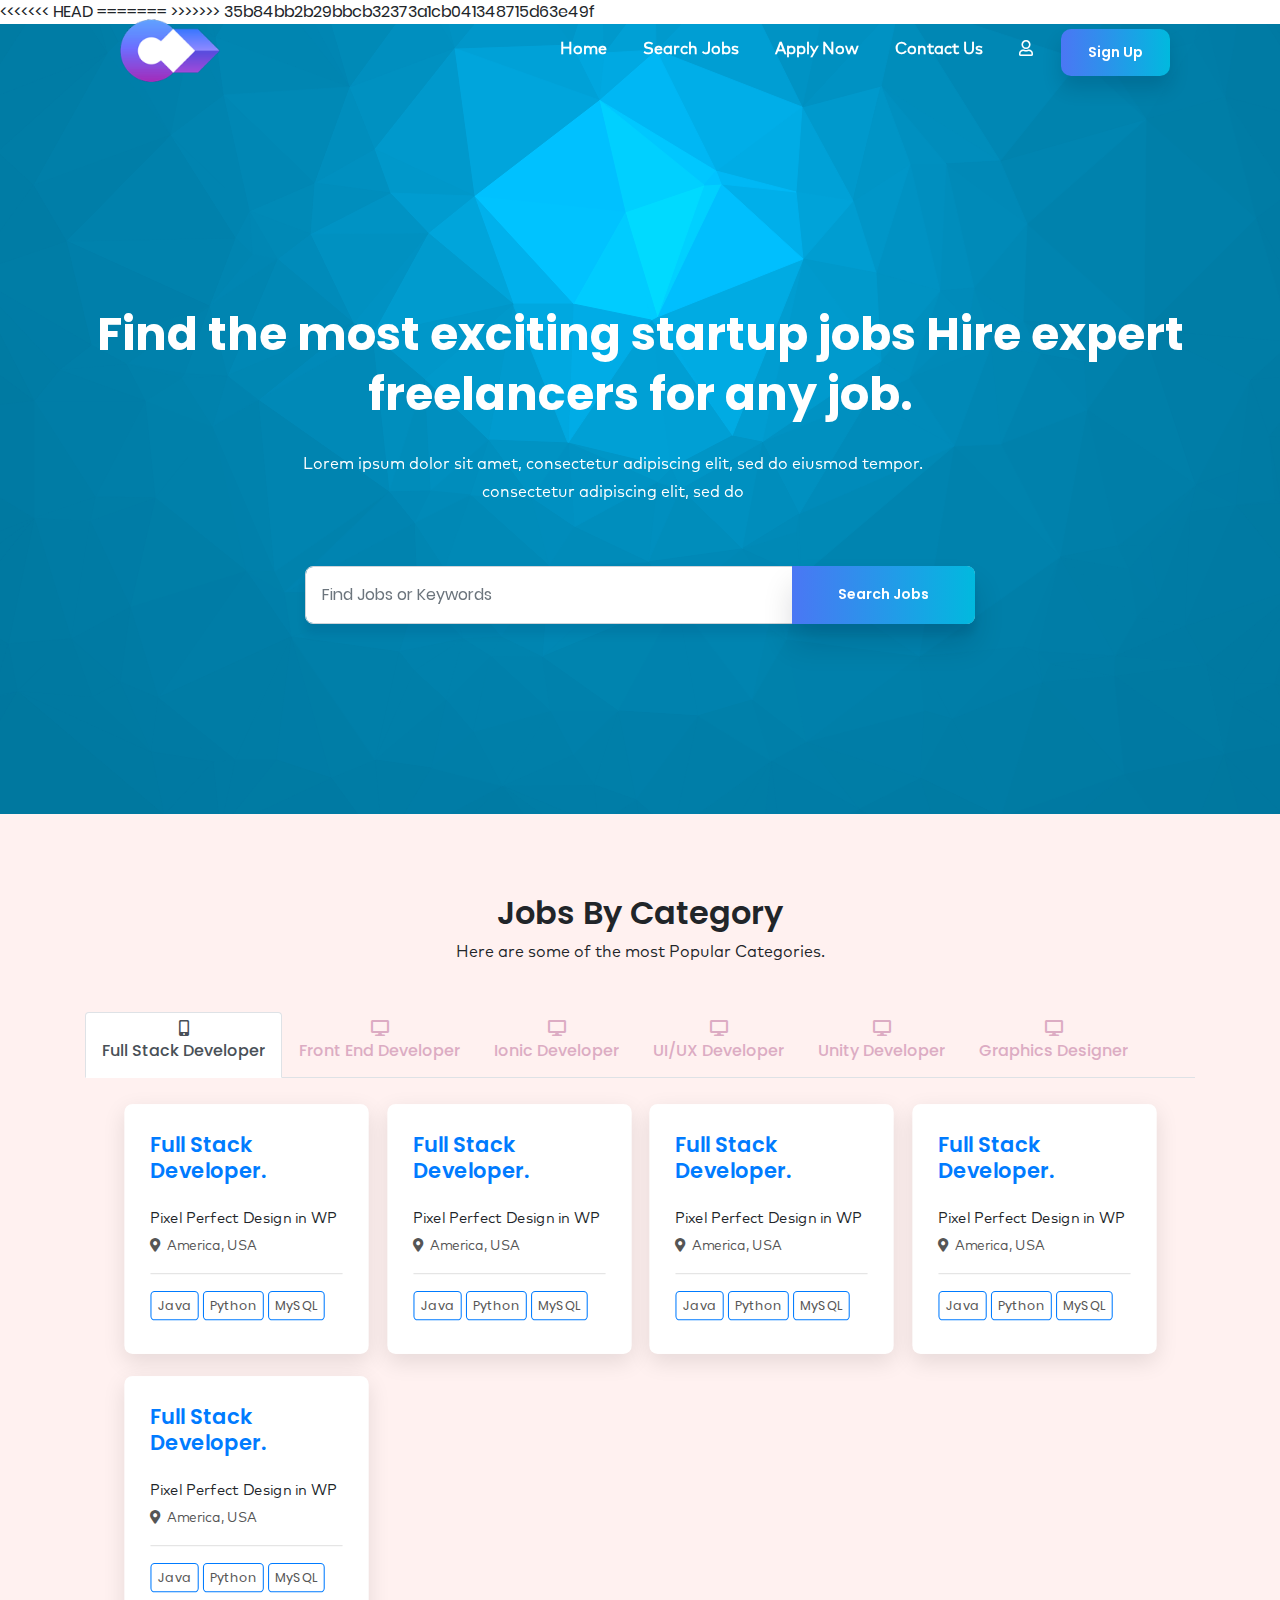
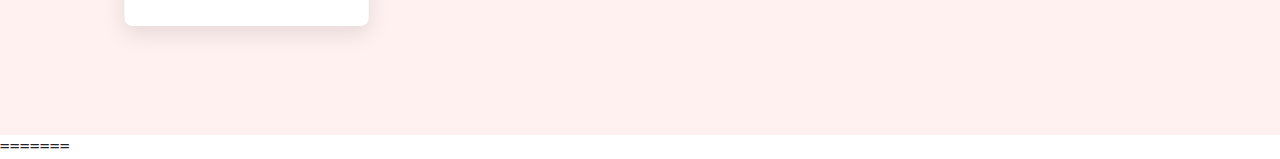
==== index.html @ 536e1032 "initialize" ====
<!doctype html>
<html lang="en">
  <head>
    <title>Career Jobs - Home</title>
    <!-- Required meta tags -->
    <meta charset="utf-8">
<<<<<<< HEAD
    <meta name="viewport" content="width=device-width, initial-scale=1, shrink-to-fit=no">
    <link rel="icon" href="assets/images/logo.png" type="image/png" sizes="16x16">
=======
    <meta http-equiv="X-UA-Compatible" content="IE=edge">
    <meta name="viewport" content="width=device-width, initial-scale=1">
    <meta name="Vision" content="Landing page">
    <title>Career Hub</title>
    <!-- favicon-->
    <link rel="shortcut icon" href="images/logo/logo2.png" type="image/x-icon">
    <!--    fonts -->
    <link href="https://fonts.googleapis.com/css?family=Poppins:300,400,500,600,700" rel="stylesheet">
    <!-- plugins -->
    <link href="css/bootstrap.css" rel="stylesheet">
    <link rel="stylesheet" href="vendor/owl-carousel/owl.carousel.min.css">
    <link rel="stylesheet" href="vendor/owl-carousel/animate.css">
    <link rel="stylesheet" href="vendor/themify-icon/themify-icons.css">
    <link rel="stylesheet" href="css/font-awesome.min.css">
    <link rel="stylesheet" href="vendor/swipper/swiper.min.css">
>>>>>>> 35b84bb2b29bbcb32373a1cb041348715d63e49f

    <!-- Bootstrap CSS -->
    <link rel="stylesheet" href="assets/css/bootstrap.min.css">
    <link rel="stylesheet" href="assets/css/owl.carousel.min.css">
    <link rel="stylesheet" href="assets/css/aos.css">
    <link rel="stylesheet" href="https://use.fontawesome.com/releases/v5.8.1/css/all.css">
    
    
    
    <link rel="stylesheet" href="assets/css/style.css">
  </head>
  <!-- <body class="mCustomScrollbar"> -->
  <body>
    <!-- HEADER Starts-->
    <header class="header">
      <div id="header-sticky-wrapper" class="sticky-wrapper fixed-top is-sticky">
        <nav class="navbar navbar-expand-lg navbar-light" id="navbar">
          <div class="container">
            <div class="col-lg-2 col-md-2 col-sm-2 col-2">
              <a class="navbar-brand" href="index.html">
                <img src="assets/images/logo2.png" class="img-fluid img-responsive" alt="Bidking" title="Golf Consultation">
              </a>
            </div>
            <!-- new menu btn-->
            <div class="menu_container navbar-toggler" data-toggle="collapse" data-target="#navbarResponsive" aria-controls="navbarResponsive" aria-expanded="false" aria-label="Toggle navigation" onclick="myFunction(this)">
              <div class="bar1"></div>
              <div class="bar2"></div>
              <div class="bar3"></div>
            </div>
            <div class="col-lg-10 col-md-12 col-sm-12 col-12">
              
              <div class="collapse navbar-collapse" id="navbarResponsive">
                <ul class="navbar-nav ml-auto">
                  <li class="nav-item">
                    <a class="nav-link smooth"  href="index.html">Home</a>
                  </li>
                  
                  <li class="nav-item">
                    <a class="nav-link smooth"  href="#">Search Jobs</a>
                  </li>
                  <li class="nav-item">
                    <a class="nav-link smooth" href="#">Apply Now</a>
                  </li>
                  <li class="nav-item">
                    <a class="nav-link smooth" href="#">Contact Us</a>
                  </li>

                  <li class="nav-item nav_icon add_fav">
                    <a class="nav-link smooth" href="">
                      <i class="far fa-user"></i>
                    </a>
                  </li>
                
                  <li class="nav-item">
                    <button class="btn btn_signup" title="Get Started">Sign Up</button>
                  </li>

                </ul>
              </div>
            </div>
            <!-- end of navbar responsive -->
            
          </div>
        </nav>
      </div>
    </header>
    <!-- HEADER Ends-->

    <!-- HEADER SLIDER Starts -->
    <section id="Banner">
     
      <div class="container">
        <div class="banner_inner">
         
        <h1 class="headingh1">Find the most exciting startup jobs Hire expert freelancers for any job.</h1>
        <p class="banner_inner_parah">Lorem ipsum dolor sit amet, consectetur adipiscing elit, sed do eiusmod tempor. consectetur adipiscing elit, sed do</p>
        <div class="header-search-form text-center">
                            
          <div class="form-group header-search-input" style="position: relative;">
              <input type="text" class="form-control" id="formGroupExampleInput" placeholder="Find Jobs or Keywords">
            <button class="btn header-search-btn n_banner_btn" type="button">Search Jobs</button>
            </div>
        </div>

      </div>
      </div>
          
      <div id="angle-bg">
        <canvas width="1208" height="661"></canvas>
      </div>
    </section>
    <!--================= Banner Ends-=====================-->

    <section id="jobs_bycategory">
      <div class="cat_cover"> 
        <div class="cat_blob">
          <img src="assets/images/blob01.png" class="blob01" alt="">
          <!-- <img src="assets/images/blob02.png" class="blob02" alt=""> -->
        </div>  
        
      <div class="container">
        <div class="row">
          <div class="col-lg-12 col-md-12">
          <div class="jobs_bycategory_inner">
            <h2 class="heading2">Jobs By Category</h2>
            <p class="jobs_bycat_main_parah">Here are some of the most Popular Categories.</p>
          </div>
          </div>
        </div>

        <div class="select_job_cat">   
          <nav class="segment_bottom" id="segment_portfolio">
            <div class="nav nav-tabs" id="nav-tab" role="tablist">
              <a class="nav-item nav-link active" id="nav-one-tab" data-toggle="tab" href="#nav-one" role="tab" aria-controls="nav-one" aria-selected="true">
                <i class="fas fa-mobile-alt"></i>
                <h6>Full Stack Developer</h6>
              </a>
              <a class="nav-item nav-link" id="nav-two-tab" data-toggle="tab" href="#nav-two" role="tab" aria-controls="nav-two" aria-selected="false">
                <i class="fas fa-desktop"></i>
                <h6>Front End Developer</h6>
              </a>
              <a class="nav-item nav-link" id="nav-three-tab" data-toggle="tab" href="#nav-three" role="tab" aria-controls="nav-three" aria-selected="false">
                <i class="fas fa-desktop"></i>
                <h6>Ionic Developer</h6>
              </a>
              <a class="nav-item nav-link" id="nav-four-tab" data-toggle="tab" href="#nav-four" role="tab" aria-controls="nav-four" aria-selected="false">
                <i class="fas fa-desktop"></i>
                <h6>UI/UX Developer</h6>
              </a>
              <a class="nav-item nav-link" id="nav-five-tab" data-toggle="tab" href="#nav-five" role="tab" aria-controls="nav-five" aria-selected="false">
                <i class="fas fa-desktop"></i>
                <h6>Unity Developer</h6>
              </a>
              <a class="nav-item nav-link" id="nav-six-tab" data-toggle="tab" href="#nav-six" role="tab" aria-controls="nav-six" aria-selected="false">
                <i class="fas fa-desktop"></i>
                <h6>Graphics Designer</h6>
              </a>
              
            </div>
          </nav>

          <div class="tab-content" id="nav-tabContent">
							<!-- android segment bottom start -->
							<div class="tab-pane fade show active" id="nav-one" role="tabpanel" aria-labelledby="nav-one-tab">
								<!-- Portfolio / Android Mobile Starts -->
								<section>
								
									
									<div class="port-content-full container">
										<!-- portfolio / Android Mobile slider code -->
										<section class="container-fluid">
									
												
														
                            <div class="cat_content_cover">
                              <div class="row">
                              
                                <div class="col-lg-3 col-md-3 col-sm-12 col-12">
                                  <div class="cat_job_box">
                                    <div class="job_description">
                                        <h3 class="job_title"><a href="#">Full Stack Developer.</a></h3>
                                        <p class="job_info">Pixel Perfect Design in WP</p>
                                        <div class="job_location">
                                          <p><i class="fas fa-map-marker-alt"></i>America, USA</p>
                                        </div>
                                          <hr />
                                          <span class="job_tech_tags">Java</span>
                                          <span class="job_tech_tags">Python</span>
                                          <span class="job_tech_tags">MySQL</span>
                                          
                                    </div>
                                  </div>
                                </div>
                    
                                <div class="col-lg-3 col-md-3 col-sm-12 col-12">
                                  <div class="cat_job_box">
                                    <div class="job_description">
                                        <h3 class="job_title"><a href="#">Full Stack Developer.</a></h3>
                                        <p class="job_info">Pixel Perfect Design in WP</p>
                                        <div class="job_location">
                                          <p><i class="fas fa-map-marker-alt"></i>America, USA</p>
                                        </div>
                                          <hr />
                                          <span class="job_tech_tags">Java</span>
                                          <span class="job_tech_tags">Python</span>
                                          <span class="job_tech_tags">MySQL</span>
                                          
                                    </div>
                                  </div>
                                </div>

                                <div class="col-lg-3 col-md-3 col-sm-12 col-12">
                                  <div class="cat_job_box">
                                    <div class="job_description">
                                        <h3 class="job_title"><a href="#">Full Stack Developer.</a></h3>
                                        <p class="job_info">Pixel Perfect Design in WP</p>
                                        <div class="job_location">
                                          <p><i class="fas fa-map-marker-alt"></i>America, USA</p>
                                        </div>
                                          <hr />
                                          <span class="job_tech_tags">Java</span>
                                          <span class="job_tech_tags">Python</span>
                                          <span class="job_tech_tags">MySQL</span>
                                          
                                    </div>
                                  </div>
                                </div>

                                <div class="col-lg-3 col-md-3 col-sm-12 col-12">
                                  <div class="cat_job_box">
                                    <div class="job_description">
                                        <h3 class="job_title"><a href="#">Full Stack Developer.</a></h3>
                                        <p class="job_info">Pixel Perfect Design in WP</p>
                                        <div class="job_location">
                                          <p><i class="fas fa-map-marker-alt"></i>America, USA</p>
                                        </div>
                                          <hr />
                                          <span class="job_tech_tags">Java</span>
                                          <span class="job_tech_tags">Python</span>
                                          <span class="job_tech_tags">MySQL</span>
                                          
                                    </div>
                                  </div>
                                </div>

                                <div class="col-lg-3 col-md-3 col-sm-12 col-12">
                                  <div class="cat_job_box">
                                    <div class="job_description">
                                        <h3 class="job_title"><a href="#">Full Stack Developer.</a></h3>
                                        <p class="job_info">Pixel Perfect Design in WP</p>
                                        <div class="job_location">
                                          <p><i class="fas fa-map-marker-alt"></i>America, USA</p>
                                        </div>
                                          <hr />
                                          <span class="job_tech_tags">Java</span>
                                          <span class="job_tech_tags">Python</span>
                                          <span class="job_tech_tags">MySQL</span>
                                          
                                    </div>
                                  </div>
                                </div>
                    
                                </div>
                            </div>
													
														
													
											
										</section>
										<!-- portfolio /mobile slider ends -->
										<!-- Portfolio / Android Mobile Ends -->
									</div>
								</section>
							</div>
							<div class="tab-pane fade show" id="nav-two" role="tabpanel" aria-labelledby="nav-two-tab">
								<!-- Portfolio / IOS Starts here -->
								<section>
								
									
									<div class="port-content-full container">
										<!-- portfolio / Web App slider code -->
										<section class="container-fluid">
											<!-- <div class="row">
												<div class="col-xl-12 col-lg-12 col-md-12 col-sm-12 col-12"> -->
												
														
														<div class="cat_content_cover">
                              <div class="row">
                              
                                <div class="col-lg-3 col-md-3 col-sm-12 col-12">
                                  <div class="cat_job_box">
                                    <div class="job_description">
                                        <h3 class="job_title"><a href="#">Front End Developer.</a></h3>
                                        <p class="job_info">Pixel Perfect Design in WP</p>
                                        <div class="job_location">
                                          <p><i class="fas fa-map-marker-alt"></i>America, USA</p>
                                        </div>
                                          <hr />
                                          <span class="job_tech_tags">HTML</span>
                                          <span class="job_tech_tags">CSS</span>
                                          <span class="job_tech_tags">+ 3 More</span>
                                          
                                    </div>
                                  </div>
                                </div>
                    
                                <div class="col-lg-3 col-md-3 col-sm-12 col-12">
                                  <div class="cat_job_box">
                                    <div class="job_description">
                                        <h3 class="job_title"><a href="#">Front End Developer.</a></h3>
                                        <p class="job_info">Pixel Perfect Design in WP</p>
                                        <div class="job_location">
                                          <p><i class="fas fa-map-marker-alt"></i>America, USA</p>
                                        </div>
                                          <hr />
                                          <span class="job_tech_tags">HTML</span>
                                          <span class="job_tech_tags">CSS</span>
                                          <span class="job_tech_tags">+ 3 More</span>
                                          
                                    </div>
                                  </div>
                                </div>

                                <div class="col-lg-3 col-md-3 col-sm-12 col-12">
                                  <div class="cat_job_box">
                                    <div class="job_description">
                                        <h3 class="job_title"><a href="#">Front End Developer.</a></h3>
                                        <p class="job_info">Pixel Perfect Design in WP</p>
                                        <div class="job_location">
                                          <p><i class="fas fa-map-marker-alt"></i>America, USA</p>
                                        </div>
                                          <hr />
                                          <span class="job_tech_tags">HTML</span>
                                          <span class="job_tech_tags">CSS</span>
                                          <span class="job_tech_tags">+ 3 More</span>
                                          
                                    </div>
                                  </div>
                                </div>

                                <div class="col-lg-3 col-md-3 col-sm-12 col-12">
                                  <div class="cat_job_box">
                                    <div class="job_description">
                                        <h3 class="job_title"><a href="#">Front End Developer.</a></h3>
                                        <p class="job_info">Pixel Perfect Design in WP</p>
                                        <div class="job_location">
                                          <p><i class="fas fa-map-marker-alt"></i>America, USA</p>
                                        </div>
                                          <hr />
                                          <span class="job_tech_tags">HTML</span>
                                          <span class="job_tech_tags">CSS</span>
                                          <span class="job_tech_tags">+ 3 More</span>
                                          
                                    </div>
                                  </div>
                                </div>

                                <div class="col-lg-3 col-md-3 col-sm-12 col-12">
                                  <div class="cat_job_box">
                                    <div class="job_description">
                                        <h3 class="job_title"><a href="#">Front End Developer.</a></h3>
                                        <p class="job_info">Pixel Perfect Design in WP</p>
                                        <div class="job_location">
                                          <p><i class="fas fa-map-marker-alt"></i>America, USA</p>
                                        </div>
                                          <hr />
                                          <span class="job_tech_tags">HTML</span>
                                          <span class="job_tech_tags">CSS</span>
                                          <span class="job_tech_tags">+ 3 More</span>
                                          
                                    </div>
                                  </div>
                                </div>
                    
                                </div>
                            </div>
												

										</section>
										<!-- Portfolio / IOS Ends -->
									</div>
								</section>
							</div>
            </div>
            

      </div>

        <!-- <div class="cat_content_cover">
          <div class="row">
          
            <div class="col-lg-3 col-md-3 col-sm-12 col-12">
              <div class="cat_job_box">
                <div class="job_description">
                    <h3 class="job_title"><a href="#">Full Stack Developer.</a></h3>
                    <p class="job_info">Pixel Perfect Design in WP</p>
                    <div class="job_location">
                      <p><i class="fas fa-map-marker-alt"></i>America, USA</p>
                    </div>
                      <hr />
                      <span class="job_tech_tags">Java</span>
                      <span class="job_tech_tags">Python</span>
                      <span class="job_tech_tags">MySQL</span>
                      
                </div>
              </div>
            </div>

            <div class="col-lg-3 col-md-3 col-sm-12 col-12">
              <div class="cat_job_box">
                <div class="job_description">
                    <h3 class="job_title"><a href="#">Front End Developer.</a></h3>
                    <p class="job_info">Pixel Perfect Design in WP</p>
                    <div class="job_location">
                      <p><i class="fas fa-map-marker-alt"></i>America, USA</p>
                    </div>
                </div>
              </div>
            </div>

            </div>
        </div> -->

      </div>
        
    </div>
    </section>
    
   

    <!-- ============= FOOTER  Starts ============== -->
  <!-- <section id="Footer">
    <div class="container-fluid">
      <div class="container" data-aos="fade-up">
        <div class="row">
          <div class="col-lg-4 col-md-4 footer_col_2 footer_col">
           <ul class="social_content">
              
              <li class="col_head">SOCIAL MEDIA</li>
              <li>
              <a href="" class="facebook" target="_blank">
                <i class="fa fa-facebook-square" aria-hidden="true"></i>
              </a>
            <a href="" class="google-plus" target="_blank"><i class="fa fa-google-plus"></i></a>
            <a href="" target="_blank" class="twitter" ><i class="fa fa-twitter"></i></a>
            <a href="" class="linkedin" target="_blank"><i class="fa fa-linkedin"></i></a>
            <a href="" class="youtube" target="_blank"><i class="fa fa-youtube"></i></a>
              </li>
           </ul>
          </div>
          <div class="col-lg-4 col-md-4 footer_col_2 footer_col">
            <ul class="sitemap_content">
              <li class="col_head">SITEMAP</li>
              <a href="#"><li>Home</li></a>
              <a href="#"><li>About Us</li></a>
              <a href="#"><li>Sports</li></a>
              <a href="#"><li>Contact Us</li></a>
              <a href="#"><li>Blog</li></a>
            </ul>
          </div>
          
          <div class="col-lg-4 col-md-4 footer_col_4 footer_col">
            <ul class="Address">
              <li class="col_head">GET IN TOUCH</li>
              <li class="address_text"> H.No 887, Random name
                random, IC 789654
                Phone: +1-847859654</li>
            </ul>
             <ul class="Address">
              <li class="col_head">NEWSLETTER</li>
              <li>
                <form class="form-inline">
                  <div class="form-group">
                    <input type="text" class="form-control" id="inputEmail2" placeholder="Enter E-Mail ID">
                  </div>
                  <div class="form-group">
                    <button type="submit" class="btn btn_submit">Submit</button>
                  </div>
                </form> 
              </li>
            </ul>
          </div>
        </div> 

        <div class="row row_bottom">
          <div class="col-lg-4 col-md-4 col-sm-12 col-12 ">
            <p class="copyright">© COPYRIGHT. ALL RIGHTS RESERVED</p>
          </div>
          <div class="col-lg-3 col-md-3 col-sm-12 col-12 ">
            <p class="copyright">REFUNDS & RETURN POLICY.</p>
          </div>
          <div class="col-lg-3 col-md-3 col-sm-12 col-12 ">
            <p class="copyright">TERMS & CONDITIONS</p>
          </div>
          <div class="col-lg-2 col-md-2 col-sm-12 col-12 ">
            <p class="copyright">CONTACT US</p>
          </div>
        </div>
      <div class="col-lg-12 col-md-12 col-sm-12 col-12 text_center payment_options">
            <img src="assets/images/payment_options.png">
      </div>
    </div>
  </div>
  </section> -->
  <!-- ============= FOOTER Section ends ============== -->


    <!-- Optional JavaScript -->
    <!-- jQuery first, then Popper.js, then Bootstrap JS -->
    <script src="assets/js/jquery-3.2.1.slim.min.js"></script>
    <script src="assets/js/bootstrap.min.js"></script>
    <script src="assets/js/owl.carousel.min.js"></script>
    <script src="assets/js/aos.js"></script>
    <script src="assets/js/angle.js"></script>
    <script src="assets/js/shrink_script_navbar.js"></script>

    <!-- header scroll  -->
    <script>
      AOS.init({
        duration:700
      });

    $(window).on("scroll", function() {
    if($(window).scrollTop() > 50) {
    $("#header-sticky-wrapper").addClass("active");
    } else {
    //remove the background property so it comes transparent again (defined in your css)
    $("#header-sticky-wrapper").removeClass("active");
    }
    });
    

    // <!-- script for new menu btn -->
    function myFunction(x) {
      x.classList.toggle("change");
    }


<<<<<<< HEAD
    // Product 2 Slider
    $('.product2').owlCarousel({
    loop:true,
    margin:30,
    padding:0,
    nav:false,
    dots:false,
    autoplayHoverPause:true,
    smartSpeed:900,
    fluidSpeed:100,
    slideSpeed: 50,
    rewind:false,
    autoplay:true,
    autoplayTimeout:4000,
    responsive:{
        0:{
            items:1,
        },
        600:{
            items:3,
        },
        1000:{
            items:4,
        }
    }
})
    // blog_slider
    $('.blog_slider').owlCarousel({
    loop:true,
    margin:30,
    padding:0,
    nav:false,
    dots:false,
    autoplayHoverPause:true,
    smartSpeed:900,
    fluidSpeed:100,
    slideSpeed: 50,
    rewind:false,
    autoplay:false,
    autoplayTimeout:4000,
    responsive:{
        0:{
            items:1,
        },
        600:{
            items:2,
        },
        1000:{
            items:2,
        }
    }
})
    </script>
  </body>
</html>
=======
    <script src="js/jquery.easing.min.js"></script>
    <script src="js/modernizr.custom.97074.js"></script>
    <script src="js/smooth-scroll.min.js"></script>
    <script src="vendor/owl-carousel/owl.carousel.min.js"></script>
    <script src="vendor/slick/slick.js"></script>
    <script src="js/jquery.sticky.js"></script>
    <script src="vendor/sckroller/sckroller.js"></script>
    <script src="vendor/swipper/swiper.min.js"></script>
</body>
</html>
<!-- Footer
>>>>>>> 35b84bb2b29bbcb32373a1cb041348715d63e49f
---- assets/css/style.css ----
/*MarkPro Fonts Includes*/

@font-face {
 font-family: "MarkPro-Regular";
 src: url(../fonts/FontFont_FF.Mark.Pro_0.otf);
}
@font-face {
 font-family: "MarkPro-Bold";
 src: url(../fonts/FontFont_FF.Mark.Pro.Bold_0.otf);
}
@font-face {
 font-family: "MarkPro-Ilatic";
 src: url(../fonts/FontFont_FF.Mark.Pro.Medium.Italic_0.otf);
}

@font-face{
  font-family: "Poppins";
  src: url(../fonts/Poppins/Poppins-Regular.ttf);
}

/*Global CSS*/
body{
	padding: 0px;
	margin: 0px;
	font-family: Poppins !important;
	height: auto;
}

* ul li, a{
	text-decoration: none;
	list-style-type: none;
}
a:hover{
	text-decoration: none;
}
.row{
	margin:0px;
}
.padding0{
	padding: 0;
}
.margin0{
	margin: 0;
}
.bold{
	font-weight: 600;
}
h1,h2,h3,h4,h5,h6{ font-family: Poppins !important;}
.headingh1{
  font-size: 46px;
  font-weight: 700;
  line-height: 60px;
}
.headingh2{
	font-family: MarkPro-Bold;
  font-size: 40px;
  font-weight: 700;
}
.headingh3{
	font-family: MarkPro-Bold;
	font-size: 36px;
}
p{
  font-family: MarkPro-Regular !important;
}
.text_center{
	text-align: center;
}
.text_left{
	text-align: left;
}
.text_right{
	text-align: right;
}
/*PADDING Presets*/
.pt_10{padding-top: 10px;}
.pd_10{padding-bottom: 10px;}
.pl_10{padding-left: 10px;}
.pr_10{padding-right: 10px;}

.pt_20{padding-top: 20px;}
.pd_20{padding-bottom: 20px;}
.pl_20{padding-left: 20px;}
.pr_20{padding-right: 20px;}

/*MARGIN Presets*/
.mt_10{margin-top: 10px;}
.md_10{margin-bottom: 10px;}
.ml_10{margin-left: 10px;}
.mr_10{margin-right: 10px;}

.mt_20{margin-top: 20px;}
.md_20{margin-bottom: 20px;}
.ml_20{margin-left: 20px;}
.mr_20{margin-right: 20px;}


button:focus,
.btn:focus
{outline: none;box-shadow: none;}
button:hover,.btn:hover{outline: none;}

section{overflow: hidden;}

.btn_signup{
  font-size: 14px;
  font-family: 'Poppins', sans-serif;
  border-radius: 10px;
  box-shadow: 0px 12px 20px 0px rgba(0, 0, 29, 0.14);
  background-image: linear-gradient(to right, rgb(74, 119, 244) 0%, rgb(0, 186, 222) 51%, rgb(74, 119, 244) 100%);
  background-size: 200% auto;
  padding: 12px 26px;
  font-weight: 600;
  color: #fff;
  display: inline-block;
  transition: all 0.3s linear;
}
.btn_signup:hover {
  background-position: right center;
  color: #fff;
}

/* ----------------------- */
	/*   HEADER CSS   */
/* ----------------------- */

nav{	
	transition: all 0.5s;
	z-index: 0;
	/*box-shadow: 0px 6px 9px 0px rgba(0, 0, 0, 0.06);*/
}	
nav .navbar-brand{
  width:100px;
	transition: all 0.3s ease-in-out;
}
#header-sticky-wrapper.sticky-wrapper.fixed-top.is-sticky.active nav .navbar-brand{
  width: 90px;
  transition: all 0.3s ease-in-out;
}
nav ul li{
	font-size: 16px;
	font-weight: 500;
  padding:0 10px;
  transition: all 0.3s ease-in-out;
}

nav .nav-item{
  color:#dcacc3;
  padding-top: 4px;
}
nav .nav-item a.nav-link{
  padding: 0 0.5rem!important;
}
nav .nav-item a.nav-link:focus,.navbar-light .navbar-nav .nav-link:focus{
  color: #9a36c5;
}
nav li.nav-item:hover{
  color: #9a36c5;
}

ul.navbar-nav li.nav-item.nav_icon:hover a:after{
    border: 0 !important;
}
ul.navbar-nav li:last-child:hover:after{
	border: 0 !important;
}
.search_item input:hover .search_icon{
  z-index: 99999;
}

nav .nav-item:hover #navbarResponsive ul>i{
	display: block;
}
.navbar-light .navbar-nav a.nav-link{
	z-index:0;
	font-family: MarkPro-Regular;
	color: #fff;
	font-weight: 700;
}
.navbar-light .navbar-nav{
  /* margin-top: 8px; */
  display: flex;
  justify-content: center;
  justify-items: center ;
}
.navbar-light .navbar-nav a.nav-link:hover{
	color:#9a36c5;
	transition: all 0.3s ease-in-out;
	font-weight: 700;
}
nav.navbar.shrink {
  min-height: 10px;
  background: #ffffff;
}
nav.navbar{
  -webkit-transition: all 0.5s ease-in-out;
   transition: all 0.5s ease-in-out;
   background: transparent;
}
nav .navbar-toggler-icon{
	font-size:120%;
	padding:2px;
}
nav.shrink .navbar-toggler-icon{
	font-size:90%;
	padding:2px;
	border:none !important;
}
nav.shrink .navbar-toggler {
  padding: 4px 5px;
  margin: 8px 0;
  background: #ffffff;
  border:none !important;
}
nav.shrink .navbar-brand {
  width:50px;
  padding:0;
  margin:0;
}
nav.navbar.shrink ul a.nav-link{
  color: #363636;
}
nav.navbar.shrink ul li:hover a.nav-link{
  color: #9a36c5;
}

/* styles for new MENU BTN  */
.navbar-toggler{
	display:none;
}
.menu_container {
    display: inline-block;
    cursor: pointer;
    border: none;
}
.bar1, .bar2, .bar3 {
    height: 5px;
    background-color: #fff;
    margin: 6px 0;
    transition: 0.4s;
    border-radius: 30px; 
}
.bar1{
  width: 35px;
}
.bar2{
	width:25px;
    margin-left:10px;
}
.bar3{
	width:32px;
    margin-left:3px;
}
.change .bar1 {
    -webkit-transform: rotate(-45deg) translate(-9px, 6px);
    transform: rotate(-45deg) translate(-9px, 6px);
}
.change .bar2 {opacity: 0;}

.change .bar3 {
    -webkit-transform: rotate(45deg) translate(-8px, -8px);
    transform: rotate(45deg) translate(-8px, -8px);	
}

.header {
    position: fixed;
    top: 0;
    left: 0;
    width: 100%;
    padding: 0;
    z-index: 10000;
    transition: all 0.2s ease-in-out;
    height: auto;
    background-color:transparent;  
    text-align: center;
    line-height: 40px;
}

#header-sticky-wrapper.active {
    background: #fff;
    -webkit-box-shadow: 0 1px 5px rgba(0, 0, 0, 0.25);
    -moz-box-shadow: 0 1px 5px rgba(0, 0, 0, 0.25);
    box-shadow: 0 1px 5px rgba(0, 0, 0, 0.25);
}
/*   HEADER CSS Ends  */

/*   Banner CSS Starts  */
#Banner{
  position: relative;
    z-index: 1;
    overflow: hidden;
    padding-top: 90px;
}
#Banner .banner_inner{
	height: 700px;
  width: 100%;
  position: relative;  
  display: flex;
  flex-direction: column;
  justify-content: center;
  justify-items: center;
  text-align: center;
  font-family: "Poppins", sans-serif;
  color: #fff;
}
#Banner .banner_inner p.banner_inner_parah{
  font-size: 16px;
  line-height: 28px;
  font-weight: 400;
  padding: 18px 55px 60px 0px;
  max-width: 700px;
  width: 100%;
  margin: 0 auto;
}
#Banner .banner_inner .header-search-form div.form-group {
  width: 100%;
  max-width: 670px;
  margin: 0 auto;
}
#Banner .banner_inner .header-search-form div.header-search-input input {
  padding: 16px;
  border-radius: 8px;
  box-shadow: 0 10px 10px 0 rgba(10,1,47,.08), 0 -4px 0 0 rgba(105,46,254,.004);
}
#Banner .banner_inner .header-search-form div.form-group .header-search-btn {
  position: absolute;
  bottom: 0;
  right: 0;
  padding: 17.6px 45px;
}

#Banner .banner_inner .n_banner_btn {
  font-size: 14px;
  font-family: 'Poppins', sans-serif;
  border-radius: 0 8px 8px 0;
  box-shadow: 0px 20px 30px 0px rgba(0, 0, 29, 0.14) !important;
  background-image: linear-gradient(to right, rgb(74, 119, 244) 0%, rgb(0, 186, 222) 51%, rgb(74, 119, 244) 100%);
  background-size: 200% auto;
  padding: 18px 33px;
  font-weight: 600;
  color: #fff;
  display: inline-block;
  transition: all 0.3s linear;
}
#Banner .banner_inner .n_banner_btn:hover {
  background-position: right center;
  color: #fff;
}

#Banner .banner_inner .btn_cover{
  position: absolute;
  bottom: 3rem;
  left: 0;
  right: 0;
  margin: 0 auto;
  text-align: center;
}
/* //canvas */
#angle-bg>canvas:first-child{
 display:none;
}
#angle-bg {
  width: 100%;
  height: 100%;
  position: absolute;
  left: 0;
  top: 0;
  z-index: -1;
}

/*   Banner CSS  Ends */

#jobs_bycategory{
  padding: 3rem 0;
  background: #FFF1F0;
}
#jobs_bycategory .cat_cover{
  position: relative;
}
#jobs_bycategory .cat_cover .select_job_cat{
  position: relative;
}
#jobs_bycategory .cat_cover .select_job_cat #jobcatTab .nav-item{
  text-align: center;
  padding: 1rem 1rem 0 1rem;
}
#jobs_bycategory .cat_cover .select_job_cat #nav-tab .nav-item.nav-link{
  text-align: center;
}
#jobs_bycategory .jobs_bycategory_inner{
  text-align: center;
  padding: 2rem 0;
}
#jobs_bycategory .jobs_bycategory_inner h2.heading2{
  text-align: center;
  font-weight: 600;
}
#jobs_bycategory .jobs_bycat_main_parah{
  font-size: 16px;
}
.cat_blob img.blob02{
  position: absolute;
  right: -20px;
  transform: rotate(100deg);
  width: 100%;
  max-width: 375px;
  bottom: 0px;
}
.cat_blob img.blob01{
  position: absolute;
  left: -130px;
  transform: rotate(20deg);
  width: 100%;
  max-width: 375px;
  top: -13px;
}
.cat_content_cover{
  padding: 2rem 0;
}
.cat_content_cover .cat_job_box .job_description h3.job_title {
  font-size: 20px;
  font-weight: 600;
  margin-bottom: 1.5rem;
}
.cat_content_cover .cat_job_box .job_description p.job_info {
  font-size: 14px;
  margin-bottom: 6px;
}
.cat_content_cover .cat_job_box .job_description .job_location p {
  font-size: 13px;
  color: #555;
}
.cat_content_cover .cat_job_box .job_description .job_location p i{
  margin-right: 6px;
}

.cat_content_cover .job_description span.job_tech_tags{
  border: 1px solid #007bff;
  border-radius: 4px;
  margin: 0px 0px 5px 0;
  font-size: 12px;
  padding: 4px 6px;
  display: inline-block;
  color: #555;
}
.cat_content_cover .cat_job_box{
  padding: 1.6rem 1.5rem;
  background: #fff;
  border-radius: 8px;
  box-shadow: 0 7px 21px 0 rgba(0,0,0,.1);
  -webkit-transform: scale(1.05,1.05);
  transform: scale(1.05,1.05);
  transition: all 0.3s ease-in-out;
  margin-bottom: 35px;
  border: 1px solid transparent;
}
.cat_content_cover .cat_job_box:hover{
  cursor: pointer;
  border: 1px solid #9a36c563;
  box-shadow: 0 15px 50px 0 rgba(26, 38, 74, .3);
  box-shadow: 0 15px 30px 0 rgba(59, 104, 240, 0.5);
}




/*   FOOTER  Starts  */

#Footer{
  padding: 20px 15px;
  background: #ebebeb;
  color: #747474;
}
#Footer .container-fluid,#Footer .container{padding: 0}
#Footer .row:first-child{ margin-bottom: 35px;}
#Footer .footer_col ul .col_head{
  font-size: 16px;
  font-weight: 700;
  color: #363636;
  padding: 10px 0;
  letter-spacing: 3px;
}
#Footer .footer_col ul li{
  margin: 10px 0;
}
#footer .footer_col_1 p{
  color: #868686;
  font-size: 14px;
}
#Footer .footer_col_1 img{
  width: 100%;
  max-width: 200px;
  padding: 0 0 5px 0;
}
#Footer .footer_col_2,#Footer .footer_col_4{padding-top: 35px;}
#Footer .footer_col_2 .social_content{
  padding-left: 15px;
}
#Footer .footer_col_2 .social_content a i{
  color: #747474;
  font-size: 25px;
  margin-right: 10px;
}
#Footer .footer_col_2 a{ 
  color: #747474;
  font-size: 16px;
  font-weight: 600;
}
#Footer .footer_col_2 a:hover{ color: #000;}
#Footer .footer_col_2 a i:hover{color: #000;}
.newsletter_content i{
    margin-right: 10px;
    color: #747474;
    font-size: 18px;
}
.footer_col ul li a:hover{ color: #fff;}
#Footer .footer_col_4 ul li{
  color: #747474;
  font-weight: 600;
}
#Footer .footer_col_4 ul li.address_text{
  width: 100%;
  max-width: 200px;
}
#Footer .footer_col_4 .newsletter_form input.form-control:focus{
  box-shadow: none;
  outline: 0;
}


.Address form #inputEmail{
  font-weight: 900;
  color: #363636;
  padding: .375rem 0.99rem;
}
.Address form #inputEmail2::placeholder{
  font-weight: 900;
} 
.Address button.btn_submit{
  color: #363636;
  font-weight: 800;
  background: none;
  border-radius: 0;
  box-shadow: none;
  margin-left: 3px;
  text-transform: uppercase;
}
.Address button.btn_submit:hover{
  border: 1px solid #a8a9a4;
}

.row_bottom div .copyright{
  text-align: left;
  color: #747474;
  font-size: 14px;
  margin-bottom: 15px;
  font-weight: 600;
  margin-left: 12px;
}
#Footer .payment_options{
  margin-top: 10px;
  margin-bottom: 20px;
}
#Footer .payment_options img{
  width: 100%;
  max-width: 400px;
}
/*   FOOTER Ends    */

/*///NEW CSS Career Jobs Ends*/


/*=========== OWL CAROUSEL Product 1 Ends====*/

/*MEDIA QUERY EXTRALARGE*/
@media only screen and (min-width:1465px) and (max-width:3000px) {
  #Banner .banner_inner .banner_content{
    max-width: 100% ;
  }
}

/*MEDIA QUERY desktop*/
@media only screen and (max-width:1200px){
  nav ul li{
    font-size: 16px;
  }
}

/*MEDIA QUERY Tablet*/
@media only screen and (max-width:991px){
   nav ul li{
    font-size: 16px;
  }
  .navbar-nav{
    margin-bottom: 20px;
  }
}

/*MEDIA QUERY for Tablet*/
@media only screen and (max-width:768px){
 
  #Footer .footer_col_1 > ul,#Footer .footer_col_2 > ul,#Footer .footer_col_4 > ul{
    padding: 0; 
  }
  .row_bottom div .copyright{
    margin-left: 0;
  }
}

/*MEDIA QUERY for Mobiles*/
@media only screen and (max-width:480px){

}

@media only screen and (max-width:320px){

}

@media only screen and (max-width: 767px){

}






@media only screen and (max-width: 1200px) and (min-width: 997px){

}
@media only screen and (max-width: 990px){

}


@media only screen and (max-width: 767px){

}

@media only screen and (max-width: 575px){
  #Footer .footer_col_2, #Footer .footer_col_4 {
    padding-top: 20px;
  }
}
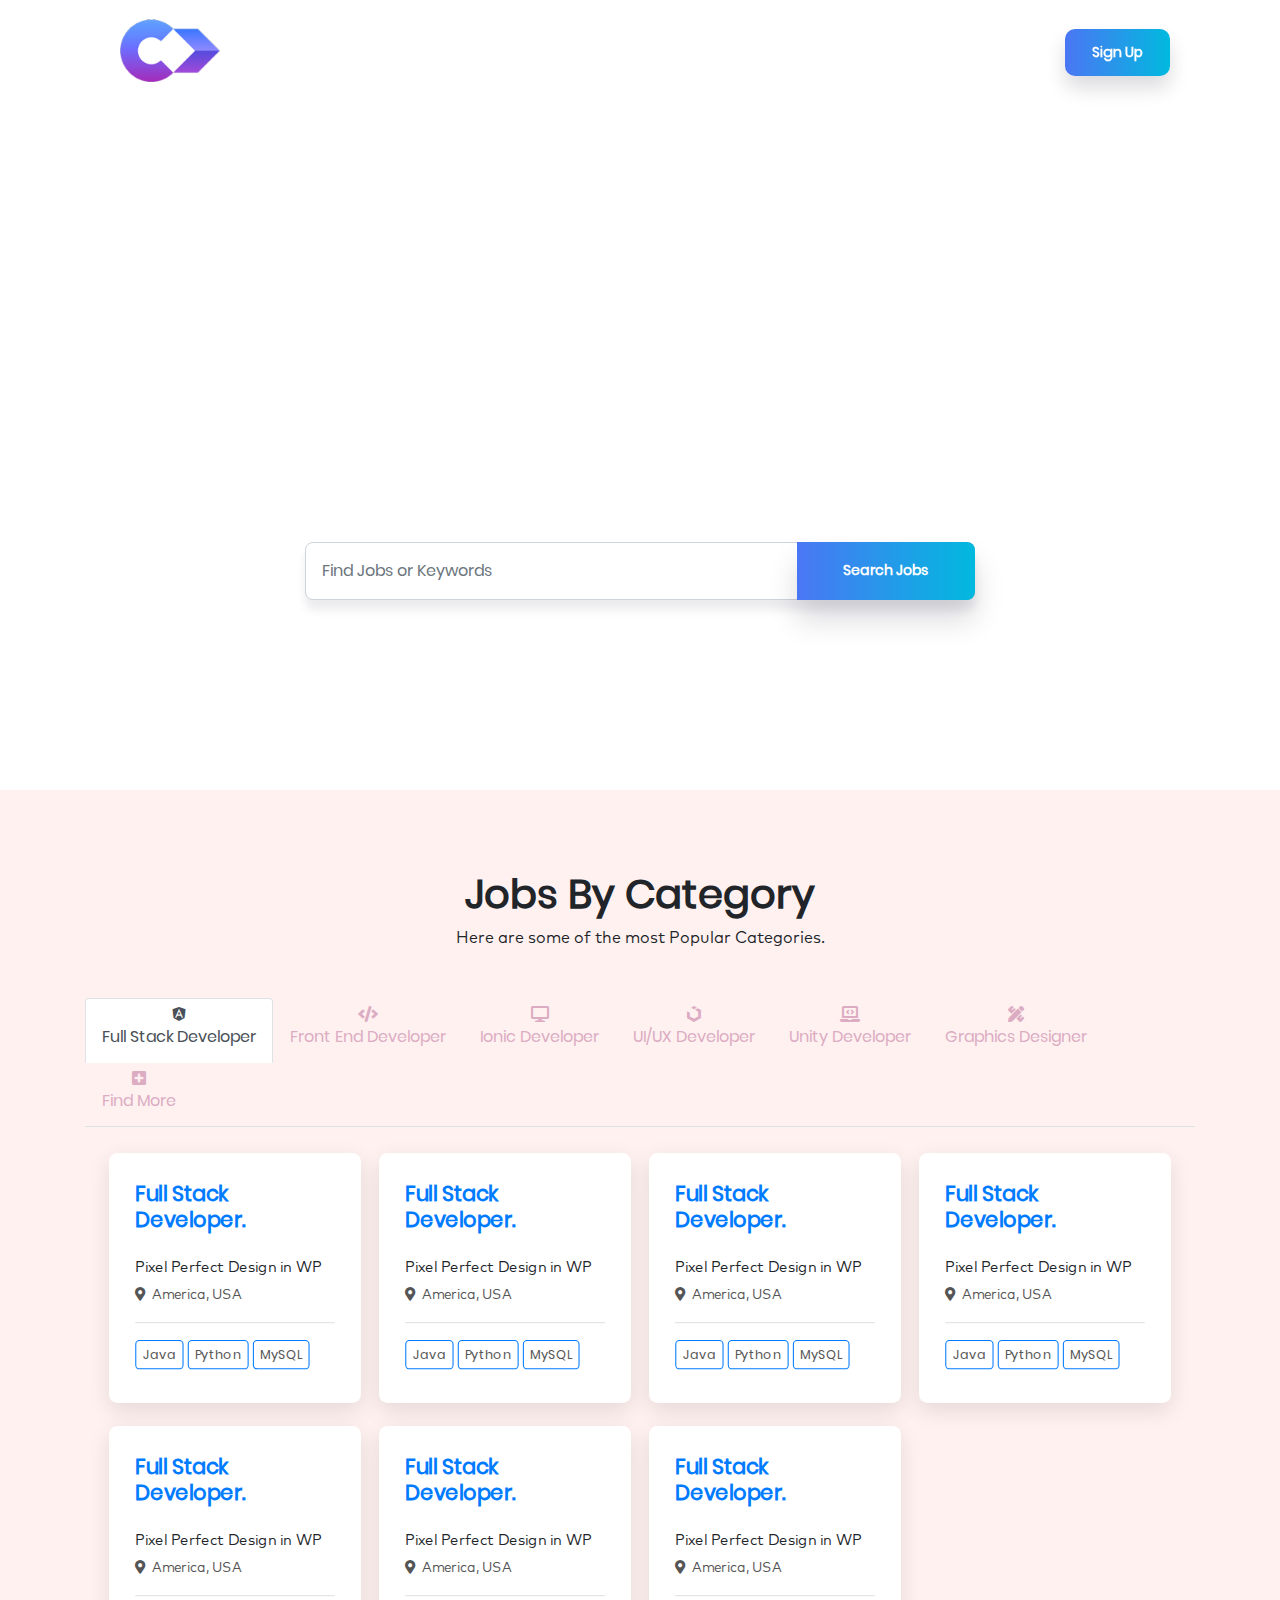
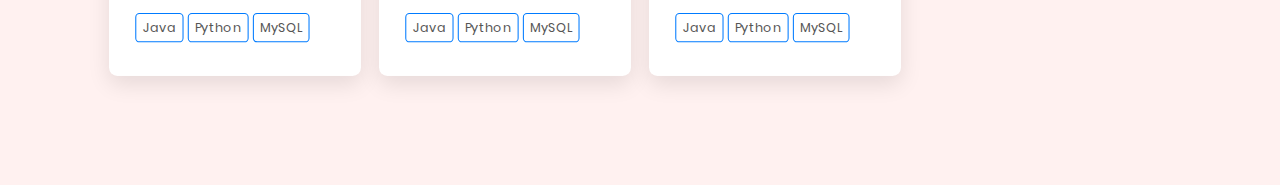
==== commit 6ec89afb: "Add files via upload" ====
--- a/index.html
+++ b/index.html
@@ -4,26 +4,8 @@
     <title>Career Jobs - Home</title>
     <!-- Required meta tags -->
     <meta charset="utf-8">
-<<<<<<< HEAD
     <meta name="viewport" content="width=device-width, initial-scale=1, shrink-to-fit=no">
-    <link rel="icon" href="assets/images/logo.png" type="image/png" sizes="16x16">
-=======
-    <meta http-equiv="X-UA-Compatible" content="IE=edge">
-    <meta name="viewport" content="width=device-width, initial-scale=1">
-    <meta name="Vision" content="Landing page">
-    <title>Career Hub</title>
-    <!-- favicon-->
-    <link rel="shortcut icon" href="images/logo/logo2.png" type="image/x-icon">
-    <!--    fonts -->
-    <link href="https://fonts.googleapis.com/css?family=Poppins:300,400,500,600,700" rel="stylesheet">
-    <!-- plugins -->
-    <link href="css/bootstrap.css" rel="stylesheet">
-    <link rel="stylesheet" href="vendor/owl-carousel/owl.carousel.min.css">
-    <link rel="stylesheet" href="vendor/owl-carousel/animate.css">
-    <link rel="stylesheet" href="vendor/themify-icon/themify-icons.css">
-    <link rel="stylesheet" href="css/font-awesome.min.css">
-    <link rel="stylesheet" href="vendor/swipper/swiper.min.css">
->>>>>>> 35b84bb2b29bbcb32373a1cb041348715d63e49f
+    <link rel="icon" href="assets/images/logo1.png" type="image/png" sizes="64x64">
 
     <!-- Bootstrap CSS -->
     <link rel="stylesheet" href="assets/css/bootstrap.min.css">
@@ -77,7 +59,7 @@
                     </a>
                   </li>
                 
-                  <li class="nav-item">
+                  <li class="nav-item nav_signup">
                     <button class="btn btn_signup" title="Get Started">Sign Up</button>
                   </li>
 
@@ -94,7 +76,7 @@
 
     <!-- HEADER SLIDER Starts -->
     <section id="Banner">
-     
+     <div class="banner_cover"></div>
       <div class="container">
         <div class="banner_inner">
          
@@ -111,9 +93,9 @@
       </div>
       </div>
           
-      <div id="angle-bg">
+      <!-- <div id="angle-bg">
         <canvas width="1208" height="661"></canvas>
-      </div>
+      </div> -->
     </section>
     <!--================= Banner Ends-=====================-->
 
@@ -121,28 +103,28 @@
       <div class="cat_cover"> 
         <div class="cat_blob">
           <img src="assets/images/blob01.png" class="blob01" alt="">
-          <!-- <img src="assets/images/blob02.png" class="blob02" alt=""> -->
+          <img src="assets/images/blob02.png" class="blob02" alt="">
         </div>  
         
       <div class="container">
         <div class="row">
           <div class="col-lg-12 col-md-12">
           <div class="jobs_bycategory_inner">
-            <h2 class="heading2">Jobs By Category</h2>
+            <h2 class="headingh2">Jobs By Category</h2>
             <p class="jobs_bycat_main_parah">Here are some of the most Popular Categories.</p>
           </div>
           </div>
         </div>
 
         <div class="select_job_cat">   
-          <nav class="segment_bottom" id="segment_portfolio">
+          <nav class="segment_bottom" id="segment_category">
             <div class="nav nav-tabs" id="nav-tab" role="tablist">
               <a class="nav-item nav-link active" id="nav-one-tab" data-toggle="tab" href="#nav-one" role="tab" aria-controls="nav-one" aria-selected="true">
-                <i class="fas fa-mobile-alt"></i>
+                <i class="fab fa-angular"></i>
                 <h6>Full Stack Developer</h6>
               </a>
               <a class="nav-item nav-link" id="nav-two-tab" data-toggle="tab" href="#nav-two" role="tab" aria-controls="nav-two" aria-selected="false">
-                <i class="fas fa-desktop"></i>
+                <i class="fas fa-code"></i>
                 <h6>Front End Developer</h6>
               </a>
               <a class="nav-item nav-link" id="nav-three-tab" data-toggle="tab" href="#nav-three" role="tab" aria-controls="nav-three" aria-selected="false">
@@ -150,33 +132,32 @@
                 <h6>Ionic Developer</h6>
               </a>
               <a class="nav-item nav-link" id="nav-four-tab" data-toggle="tab" href="#nav-four" role="tab" aria-controls="nav-four" aria-selected="false">
-                <i class="fas fa-desktop"></i>
+                <i class="fab fa-uikit"></i>
                 <h6>UI/UX Developer</h6>
               </a>
               <a class="nav-item nav-link" id="nav-five-tab" data-toggle="tab" href="#nav-five" role="tab" aria-controls="nav-five" aria-selected="false">
-                <i class="fas fa-desktop"></i>
+                <!-- <i class="fab fa-unity"></i> -->
+                <i class="fas fa-laptop-code"></i>
                 <h6>Unity Developer</h6>
               </a>
               <a class="nav-item nav-link" id="nav-six-tab" data-toggle="tab" href="#nav-six" role="tab" aria-controls="nav-six" aria-selected="false">
-                <i class="fas fa-desktop"></i>
+                <i class="fas fa-pencil-ruler"></i>
                 <h6>Graphics Designer</h6>
+              </a>
+              <a class="nav-item nav-link" id="nav-seven-tab" data-toggle="tab" href="#" role="tab" aria-controls="nav-seven" aria-selected="false">
+                <i class="fas fa-plus-square"></i>
+                <h6>Find More</h6>
               </a>
               
             </div>
           </nav>
 
           <div class="tab-content" id="nav-tabContent">
-							<!-- android segment bottom start -->
+							<!-- Full Stack segment bottom start -->
 							<div class="tab-pane fade show active" id="nav-one" role="tabpanel" aria-labelledby="nav-one-tab">
-								<!-- Portfolio / Android Mobile Starts -->
-								<section>
-								
-									
-									<div class="port-content-full container">
-										<!-- portfolio / Android Mobile slider code -->
+              
+                <!-- Full Stack Starts -->			
 										<section class="container-fluid">
-									
-												
 														
                             <div class="cat_content_cover">
                               <div class="row">
@@ -260,36 +241,58 @@
                                           <hr />
                                           <span class="job_tech_tags">Java</span>
                                           <span class="job_tech_tags">Python</span>
-                                          <span class="job_tech_tags">MySQL</span>
-                                          
-                                    </div>
-                                  </div>
-                                </div>
+                                          <span class="job_tech_tags">MySQL</span>  
+                                    </div>
+                                  </div>
+                                </div>
+
+                                <div class="col-lg-3 col-md-3 col-sm-12 col-12">
+                                  <div class="cat_job_box">
+                                    <div class="job_description">
+                                        <h3 class="job_title"><a href="#">Full Stack Developer.</a></h3>
+                                        <p class="job_info">Pixel Perfect Design in WP</p>
+                                        <div class="job_location">
+                                          <p><i class="fas fa-map-marker-alt"></i>America, USA</p>
+                                        </div>
+                                          <hr />
+                                          <span class="job_tech_tags">Java</span>
+                                          <span class="job_tech_tags">Python</span>
+                                          <span class="job_tech_tags">MySQL</span>  
+                                    </div>
+                                  </div>
+                                </div>
+
+                                <div class="col-lg-3 col-md-3 col-sm-12 col-12">
+                                  <div class="cat_job_box">
+                                    <div class="job_description">
+                                        <h3 class="job_title"><a href="#">Full Stack Developer.</a></h3>
+                                        <p class="job_info">Pixel Perfect Design in WP</p>
+                                        <div class="job_location">
+                                          <p><i class="fas fa-map-marker-alt"></i>America, USA</p>
+                                        </div>
+                                          <hr />
+                                          <span class="job_tech_tags">Java</span>
+                                          <span class="job_tech_tags">Python</span>
+                                          <span class="job_tech_tags">MySQL</span>  
+                                    </div>
+                                  </div>
+                                </div>
+
+                               
                     
                                 </div>
                             </div>
-													
-														
-													
-											
+																	
 										</section>
-										<!-- portfolio /mobile slider ends -->
-										<!-- Portfolio / Android Mobile Ends -->
-									</div>
-								</section>
-							</div>
+										<!-- Full Stack ends --> 
+                  </div>
+                <!-- Full Stack Segment ends -->
+              
 							<div class="tab-pane fade show" id="nav-two" role="tabpanel" aria-labelledby="nav-two-tab">
-								<!-- Portfolio / IOS Starts here -->
-								<section>
-								
-									
-									<div class="port-content-full container">
-										<!-- portfolio / Web App slider code -->
+                
+                <!-- Front End Starts here -->
 										<section class="container-fluid">
-											<!-- <div class="row">
-												<div class="col-xl-12 col-lg-12 col-md-12 col-sm-12 col-12"> -->
-												
-														
+						
 														<div class="cat_content_cover">
                               <div class="row">
                               
@@ -304,8 +307,7 @@
                                           <hr />
                                           <span class="job_tech_tags">HTML</span>
                                           <span class="job_tech_tags">CSS</span>
-                                          <span class="job_tech_tags">+ 3 More</span>
-                                          
+                                          <span class="job_tech_tags">+ 3 More</span>    
                                     </div>
                                   </div>
                                 </div>
@@ -321,8 +323,7 @@
                                           <hr />
                                           <span class="job_tech_tags">HTML</span>
                                           <span class="job_tech_tags">CSS</span>
-                                          <span class="job_tech_tags">+ 3 More</span>
-                                          
+                                          <span class="job_tech_tags">+ 3 More</span>   
                                     </div>
                                   </div>
                                 </div>
@@ -338,8 +339,7 @@
                                           <hr />
                                           <span class="job_tech_tags">HTML</span>
                                           <span class="job_tech_tags">CSS</span>
-                                          <span class="job_tech_tags">+ 3 More</span>
-                                          
+                                          <span class="job_tech_tags">+ 3 More</span>     
                                     </div>
                                   </div>
                                 </div>
@@ -355,8 +355,7 @@
                                           <hr />
                                           <span class="job_tech_tags">HTML</span>
                                           <span class="job_tech_tags">CSS</span>
-                                          <span class="job_tech_tags">+ 3 More</span>
-                                          
+                                          <span class="job_tech_tags">+ 3 More</span>     
                                     </div>
                                   </div>
                                 </div>
@@ -372,63 +371,390 @@
                                           <hr />
                                           <span class="job_tech_tags">HTML</span>
                                           <span class="job_tech_tags">CSS</span>
-                                          <span class="job_tech_tags">+ 3 More</span>
-                                          
+                                          <span class="job_tech_tags">+ 3 More</span>       
                                     </div>
                                   </div>
                                 </div>
                     
                                 </div>
-                            </div>
-												
-
-										</section>
-										<!-- Portfolio / IOS Ends -->
-									</div>
-								</section>
-							</div>
-            </div>
-            
-
-      </div>
-
-        <!-- <div class="cat_content_cover">
-          <div class="row">
-          
-            <div class="col-lg-3 col-md-3 col-sm-12 col-12">
-              <div class="cat_job_box">
-                <div class="job_description">
-                    <h3 class="job_title"><a href="#">Full Stack Developer.</a></h3>
-                    <p class="job_info">Pixel Perfect Design in WP</p>
-                    <div class="job_location">
-                      <p><i class="fas fa-map-marker-alt"></i>America, USA</p>
+                              </div>
+                            </section>
+                            <!-- Front End Ends -->
+                      </div>
+                      <!-- Front End Segment Ends -->
+
+                      <div class="tab-pane fade show" id="nav-three" role="tabpanel" aria-labelledby="nav-three-tab">
+                
+                        <!-- Ionic Starts here -->
+                            <section class="container-fluid">
+                    
+                                    <div class="cat_content_cover">
+                                      <div class="row">
+                                      
+                                        <div class="col-lg-3 col-md-3 col-sm-12 col-12">
+                                          <div class="cat_job_box">
+                                            <div class="job_description">
+                                                <h3 class="job_title"><a href="#">Ionic 4 Developer.</a></h3>
+                                                <p class="job_info">Pixel Perfect Design in WP</p>
+                                                <div class="job_location">
+                                                  <p><i class="fas fa-map-marker-alt"></i>America, USA</p>
+                                                </div>
+                                                  <hr />
+                                                  <span class="job_tech_tags">Ionic</span>
+                                                  <span class="job_tech_tags">Cordova</span>
+                                                  <span class="job_tech_tags">+ 3 More</span>    
+                                            </div>
+                                          </div>
+                                        </div>
+                            
+                                        <div class="col-lg-3 col-md-3 col-sm-12 col-12">
+                                          <div class="cat_job_box">
+                                            <div class="job_description">
+                                                <h3 class="job_title"><a href="#">Front End Developer.</a></h3>
+                                                <p class="job_info">Pixel Perfect Design in WP</p>
+                                                <div class="job_location">
+                                                  <p><i class="fas fa-map-marker-alt"></i>America, USA</p>
+                                                </div>
+                                                  <hr />
+                                                  <span class="job_tech_tags">HTML</span>
+                                                  <span class="job_tech_tags">CSS</span>
+                                                  <span class="job_tech_tags">+ 3 More</span>   
+                                            </div>
+                                          </div>
+                                        </div>
+        
+                                        <div class="col-lg-3 col-md-3 col-sm-12 col-12">
+                                          <div class="cat_job_box">
+                                            <div class="job_description">
+                                                <h3 class="job_title"><a href="#">Front End Developer.</a></h3>
+                                                <p class="job_info">Pixel Perfect Design in WP</p>
+                                                <div class="job_location">
+                                                  <p><i class="fas fa-map-marker-alt"></i>America, USA</p>
+                                                </div>
+                                                  <hr />
+                                                  <span class="job_tech_tags">HTML</span>
+                                                  <span class="job_tech_tags">CSS</span>
+                                                  <span class="job_tech_tags">+ 3 More</span>     
+                                            </div>
+                                          </div>
+                                        </div>
+        
+                                        <div class="col-lg-3 col-md-3 col-sm-12 col-12">
+                                          <div class="cat_job_box">
+                                            <div class="job_description">
+                                                <h3 class="job_title"><a href="#">Front End Developer.</a></h3>
+                                                <p class="job_info">Pixel Perfect Design in WP</p>
+                                                <div class="job_location">
+                                                  <p><i class="fas fa-map-marker-alt"></i>America, USA</p>
+                                                </div>
+                                                  <hr />
+                                                  <span class="job_tech_tags">HTML</span>
+                                                  <span class="job_tech_tags">CSS</span>
+                                                  <span class="job_tech_tags">+ 3 More</span>     
+                                            </div>
+                                          </div>
+                                        </div>
+        
+                            
+                                        </div>
+                                      </div>
+                                    </section>
+                                    <!-- Ionic End Ends -->
+                              </div>
+                              <!-- Ionic End Segment Ends -->
+
+                              <div class="tab-pane fade show" id="nav-four" role="tabpanel" aria-labelledby="nav-four-tab">
+                
+                                <!-- UI UX Starts here -->
+                                    <section class="container-fluid">
+                            
+                                            <div class="cat_content_cover">
+                                              <div class="row">
+                                              
+                                                <div class="col-lg-3 col-md-3 col-sm-12 col-12">
+                                                  <div class="cat_job_box">
+                                                    <div class="job_description">
+                                                        <h3 class="job_title"><a href="#">UI UX Developer.</a></h3>
+                                                        <p class="job_info">Pixel Perfect Design in WP</p>
+                                                        <div class="job_location">
+                                                          <p><i class="fas fa-map-marker-alt"></i>America, USA</p>
+                                                        </div>
+                                                          <hr />
+                                                          <span class="job_tech_tags">Adobe XD</span>
+                                                          <span class="job_tech_tags">Figma</span>
+                                                          <span class="job_tech_tags">+ 3 More</span>       
+                                                    </div>
+                                                  </div>
+                                                </div>
+                                    
+                                                <div class="col-lg-3 col-md-3 col-sm-12 col-12">
+                                                  <div class="cat_job_box">
+                                                    <div class="job_description">
+                                                        <h3 class="job_title"><a href="#">Front End Developer.</a></h3>
+                                                        <p class="job_info">Pixel Perfect Design in WP</p>
+                                                        <div class="job_location">
+                                                          <p><i class="fas fa-map-marker-alt"></i>America, USA</p>
+                                                        </div>
+                                                          <hr />
+                                                          <span class="job_tech_tags">HTML</span>
+                                                          <span class="job_tech_tags">CSS</span>
+                                                          <span class="job_tech_tags">+ 3 More</span>   
+                                                    </div>
+                                                  </div>
+                                                </div>
+                
+                                                <div class="col-lg-3 col-md-3 col-sm-12 col-12">
+                                                  <div class="cat_job_box">
+                                                    <div class="job_description">
+                                                        <h3 class="job_title"><a href="#">UI UX Developer.</a></h3>
+                                                        <p class="job_info">Pixel Perfect Design in WP</p>
+                                                        <div class="job_location">
+                                                          <p><i class="fas fa-map-marker-alt"></i>America, USA</p>
+                                                        </div>
+                                                          <hr />
+                                                          <span class="job_tech_tags">Adobe XD</span>
+                                                          <span class="job_tech_tags">Figma</span>
+                                                          <span class="job_tech_tags">+ 3 More</span>       
+                                                    </div>
+                                                  </div>
+                                                </div>
+                
+                                                <div class="col-lg-3 col-md-3 col-sm-12 col-12">
+                                                  <div class="cat_job_box">
+                                                    <div class="job_description">
+                                                        <h3 class="job_title"><a href="#">Front End Developer.</a></h3>
+                                                        <p class="job_info">Pixel Perfect Design in WP</p>
+                                                        <div class="job_location">
+                                                          <p><i class="fas fa-map-marker-alt"></i>America, USA</p>
+                                                        </div>
+                                                          <hr />
+                                                          <span class="job_tech_tags">HTML</span>
+                                                          <span class="job_tech_tags">CSS</span>
+                                                          <span class="job_tech_tags">+ 3 More</span>     
+                                                    </div>
+                                                  </div>
+                                                </div>
+                
+                                                <div class="col-lg-3 col-md-3 col-sm-12 col-12">
+                                                  <div class="cat_job_box">
+                                                    <div class="job_description">
+                                                        <h3 class="job_title"><a href="#">UI UX Developer.</a></h3>
+                                                        <p class="job_info">Pixel Perfect Design in WP</p>
+                                                        <div class="job_location">
+                                                          <p><i class="fas fa-map-marker-alt"></i>America, USA</p>
+                                                        </div>
+                                                          <hr />
+                                                          <span class="job_tech_tags">Adobe XD</span>
+                                                          <span class="job_tech_tags">Figma</span>
+                                                          <span class="job_tech_tags">+ 3 More</span>       
+                                                    </div>
+                                                  </div>
+                                                </div>
+                                    
+                                                </div>
+                                              </div>
+                                            </section>
+                                            <!-- UI UX Ends -->
+                                      </div>
+                                      <!-- UI UX Segment Ends -->
+
+                                      <div class="tab-pane fade show" id="nav-five" role="tabpanel" aria-labelledby="nav-five-tab">
+                
+                                        <!-- Unity Starts here -->
+                                            <section class="container-fluid">
+                                    
+                                                    <div class="cat_content_cover">
+                                                      <div class="row">
+                                                      
+                                                        <div class="col-lg-3 col-md-3 col-sm-12 col-12">
+                                                          <div class="cat_job_box">
+                                                            <div class="job_description">
+                                                                <h3 class="job_title"><a href="#">Unity Developer.</a></h3>
+                                                                <p class="job_info">Pixel Perfect Design in WP</p>
+                                                                <div class="job_location">
+                                                                  <p><i class="fas fa-map-marker-alt"></i>America, USA</p>
+                                                                </div>
+                                                                  <hr />
+                                                                  <span class="job_tech_tags">Unity</span>
+                                                                  <span class="job_tech_tags">C# Sharp</span>
+                                                                  <span class="job_tech_tags">+ 3 More</span>    
+                                                            </div>
+                                                          </div>
+                                                        </div>
+                                            
+                                                        <div class="col-lg-3 col-md-3 col-sm-12 col-12">
+                                                          <div class="cat_job_box">
+                                                            <div class="job_description">
+                                                                <h3 class="job_title"><a href="#">Unity Developer.</a></h3>
+                                                                <p class="job_info">Pixel Perfect Design in WP</p>
+                                                                <div class="job_location">
+                                                                  <p><i class="fas fa-map-marker-alt"></i>America, USA</p>
+                                                                </div>
+                                                                  <hr />
+                                                                  <span class="job_tech_tags">Unity</span>
+                                                                  <span class="job_tech_tags">C# Sharp</span>
+                                                                  <span class="job_tech_tags">+ 3 More</span>    
+                                                            </div>
+                                                          </div>
+                                                        </div>
+                        
+                                                        <div class="col-lg-3 col-md-3 col-sm-12 col-12">
+                                                          <div class="cat_job_box">
+                                                            <div class="job_description">
+                                                                <h3 class="job_title"><a href="#">Front End Developer.</a></h3>
+                                                                <p class="job_info">Pixel Perfect Design in WP</p>
+                                                                <div class="job_location">
+                                                                  <p><i class="fas fa-map-marker-alt"></i>America, USA</p>
+                                                                </div>
+                                                                  <hr />
+                                                                  <span class="job_tech_tags">HTML</span>
+                                                                  <span class="job_tech_tags">CSS</span>
+                                                                  <span class="job_tech_tags">+ 3 More</span>     
+                                                            </div>
+                                                          </div>
+                                                        </div>
+                        
+                                                        <div class="col-lg-3 col-md-3 col-sm-12 col-12">
+                                                          <div class="cat_job_box">
+                                                            <div class="job_description">
+                                                                <h3 class="job_title"><a href="#">Unity Developer.</a></h3>
+                                                                <p class="job_info">Pixel Perfect Design in WP</p>
+                                                                <div class="job_location">
+                                                                  <p><i class="fas fa-map-marker-alt"></i>America, USA</p>
+                                                                </div>
+                                                                  <hr />
+                                                                  <span class="job_tech_tags">Unity</span>
+                                                                  <span class="job_tech_tags">C# Sharp</span>
+                                                                  <span class="job_tech_tags">+ 3 More</span>    
+                                                            </div>
+                                                          </div>
+                                                        </div>
+                                            
+                                                        </div>
+                                                      </div>
+                                                    </section>
+                                                    <!-- Unity Ends -->
+                                              </div>
+                                              <!-- Unity Segment Ends -->
+
+                                              <div class="tab-pane fade show" id="nav-six" role="tabpanel" aria-labelledby="nav-six-tab">
+                                                <!-- Graphics Starts here -->
+                                                    <section class="container-fluid">
+                                            
+                                                            <div class="cat_content_cover">
+                                                              <div class="row">
+                                                              
+                                                                <div class="col-lg-3 col-md-3 col-sm-12 col-12">
+                                                                  <div class="cat_job_box">
+                                                                    <div class="job_description">
+                                                                        <h3 class="job_title"><a href="#">Unity Developer.</a></h3>
+                                                                        <p class="job_info">Pixel Perfect Design in WP</p>
+                                                                        <div class="job_location">
+                                                                          <p><i class="fas fa-map-marker-alt"></i>America, USA</p>
+                                                                        </div>
+                                                                          <hr />
+                                                                          <span class="job_tech_tags">Unity</span>
+                                                                          <span class="job_tech_tags">C# Sharp</span>
+                                                                          <span class="job_tech_tags">+ 3 More</span>    
+                                                                    </div>
+                                                                  </div>
+                                                                </div>
+                                                    
+                                                                <div class="col-lg-3 col-md-3 col-sm-12 col-12">
+                                                                  <div class="cat_job_box">
+                                                                    <div class="job_description">
+                                                                        <h3 class="job_title"><a href="#">Front End Developer.</a></h3>
+                                                                        <p class="job_info">Pixel Perfect Design in WP</p>
+                                                                        <div class="job_location">
+                                                                          <p><i class="fas fa-map-marker-alt"></i>America, USA</p>
+                                                                        </div>
+                                                                          <hr />
+                                                                          <span class="job_tech_tags">HTML</span>
+                                                                          <span class="job_tech_tags">CSS</span>
+                                                                          <span class="job_tech_tags">+ 3 More</span>   
+                                                                    </div>
+                                                                  </div>
+                                                                </div>
+                                
+                                                                <div class="col-lg-3 col-md-3 col-sm-12 col-12">
+                                                                  <div class="cat_job_box">
+                                                                    <div class="job_description">
+                                                                        <h3 class="job_title"><a href="#">Front End Developer.</a></h3>
+                                                                        <p class="job_info">Pixel Perfect Design in WP</p>
+                                                                        <div class="job_location">
+                                                                          <p><i class="fas fa-map-marker-alt"></i>America, USA</p>
+                                                                        </div>
+                                                                          <hr />
+                                                                          <span class="job_tech_tags">HTML</span>
+                                                                          <span class="job_tech_tags">CSS</span>
+                                                                          <span class="job_tech_tags">+ 3 More</span>     
+                                                                    </div>
+                                                                  </div>
+                                                                </div>
+                                
+                                                                <div class="col-lg-3 col-md-3 col-sm-12 col-12">
+                                                                  <div class="cat_job_box">
+                                                                    <div class="job_description">
+                                                                        <h3 class="job_title"><a href="#">Front End Developer.</a></h3>
+                                                                        <p class="job_info">Pixel Perfect Design in WP</p>
+                                                                        <div class="job_location">
+                                                                          <p><i class="fas fa-map-marker-alt"></i>America, USA</p>
+                                                                        </div>
+                                                                          <hr />
+                                                                          <span class="job_tech_tags">HTML</span>
+                                                                          <span class="job_tech_tags">CSS</span>
+                                                                          <span class="job_tech_tags">+ 3 More</span>     
+                                                                    </div>
+                                                                  </div>
+                                                                </div>
+                                
+                                                                <div class="col-lg-3 col-md-3 col-sm-12 col-12">
+                                                                  <div class="cat_job_box">
+                                                                    <div class="job_description">
+                                                                        <h3 class="job_title"><a href="#">Front End Developer.</a></h3>
+                                                                        <p class="job_info">Pixel Perfect Design in WP</p>
+                                                                        <div class="job_location">
+                                                                          <p><i class="fas fa-map-marker-alt"></i>America, USA</p>
+                                                                        </div>
+                                                                          <hr />
+                                                                          <span class="job_tech_tags">HTML</span>
+                                                                          <span class="job_tech_tags">CSS</span>
+                                                                          <span class="job_tech_tags">+ 3 More</span>       
+                                                                    </div>
+                                                                  </div>
+                                                                </div>
+
+                                                                <div class="col-lg-3 col-md-3 col-sm-12 col-12">
+                                                                  <div class="cat_job_box">
+                                                                    <div class="job_description">
+                                                                        <h3 class="job_title"><a href="#">Front End Developer.</a></h3>
+                                                                        <p class="job_info">Pixel Perfect Design in WP</p>
+                                                                        <div class="job_location">
+                                                                          <p><i class="fas fa-map-marker-alt"></i>America, USA</p>
+                                                                        </div>
+                                                                          <hr />
+                                                                          <span class="job_tech_tags">HTML</span>
+                                                                          <span class="job_tech_tags">CSS</span>
+                                                                          <span class="job_tech_tags">+ 3 More</span>       
+                                                                    </div>
+                                                                  </div>
+                                                                </div>
+                                                    
+                                                                </div>
+                                                              </div>
+                                                            </section>
+                                                            <!-- Graphics Ends -->
+                                                      </div>
+                                                      <!-- Graphics Segment Ends --> 
+
                     </div>
-                      <hr />
-                      <span class="job_tech_tags">Java</span>
-                      <span class="job_tech_tags">Python</span>
-                      <span class="job_tech_tags">MySQL</span>
-                      
-                </div>
+
+
               </div>
-            </div>
-
-            <div class="col-lg-3 col-md-3 col-sm-12 col-12">
-              <div class="cat_job_box">
-                <div class="job_description">
-                    <h3 class="job_title"><a href="#">Front End Developer.</a></h3>
-                    <p class="job_info">Pixel Perfect Design in WP</p>
-                    <div class="job_location">
-                      <p><i class="fas fa-map-marker-alt"></i>America, USA</p>
-                    </div>
-                </div>
-              </div>
-            </div>
-
-            </div>
-        </div> -->
 
       </div>
         
+    </div>
     </div>
     </section>
     
@@ -517,13 +843,13 @@
     <script src="assets/js/bootstrap.min.js"></script>
     <script src="assets/js/owl.carousel.min.js"></script>
     <script src="assets/js/aos.js"></script>
-    <script src="assets/js/angle.js"></script>
+    <!-- <script src="assets/js/angle.js"></script> -->
     <script src="assets/js/shrink_script_navbar.js"></script>
 
     <!-- header scroll  -->
     <script>
       AOS.init({
-        duration:700
+        duration:600
       });
 
     $(window).on("scroll", function() {
@@ -542,7 +868,6 @@
     }
 
 
-<<<<<<< HEAD
     // Product 2 Slider
     $('.product2').owlCarousel({
     loop:true,
@@ -597,17 +922,4 @@
 })
     </script>
   </body>
-</html>
-=======
-    <script src="js/jquery.easing.min.js"></script>
-    <script src="js/modernizr.custom.97074.js"></script>
-    <script src="js/smooth-scroll.min.js"></script>
-    <script src="vendor/owl-carousel/owl.carousel.min.js"></script>
-    <script src="vendor/slick/slick.js"></script>
-    <script src="js/jquery.sticky.js"></script>
-    <script src="vendor/sckroller/sckroller.js"></script>
-    <script src="vendor/swipper/swiper.min.js"></script>
-</body>
-</html>
-<!-- Footer
->>>>>>> 35b84bb2b29bbcb32373a1cb041348715d63e49f
+</html>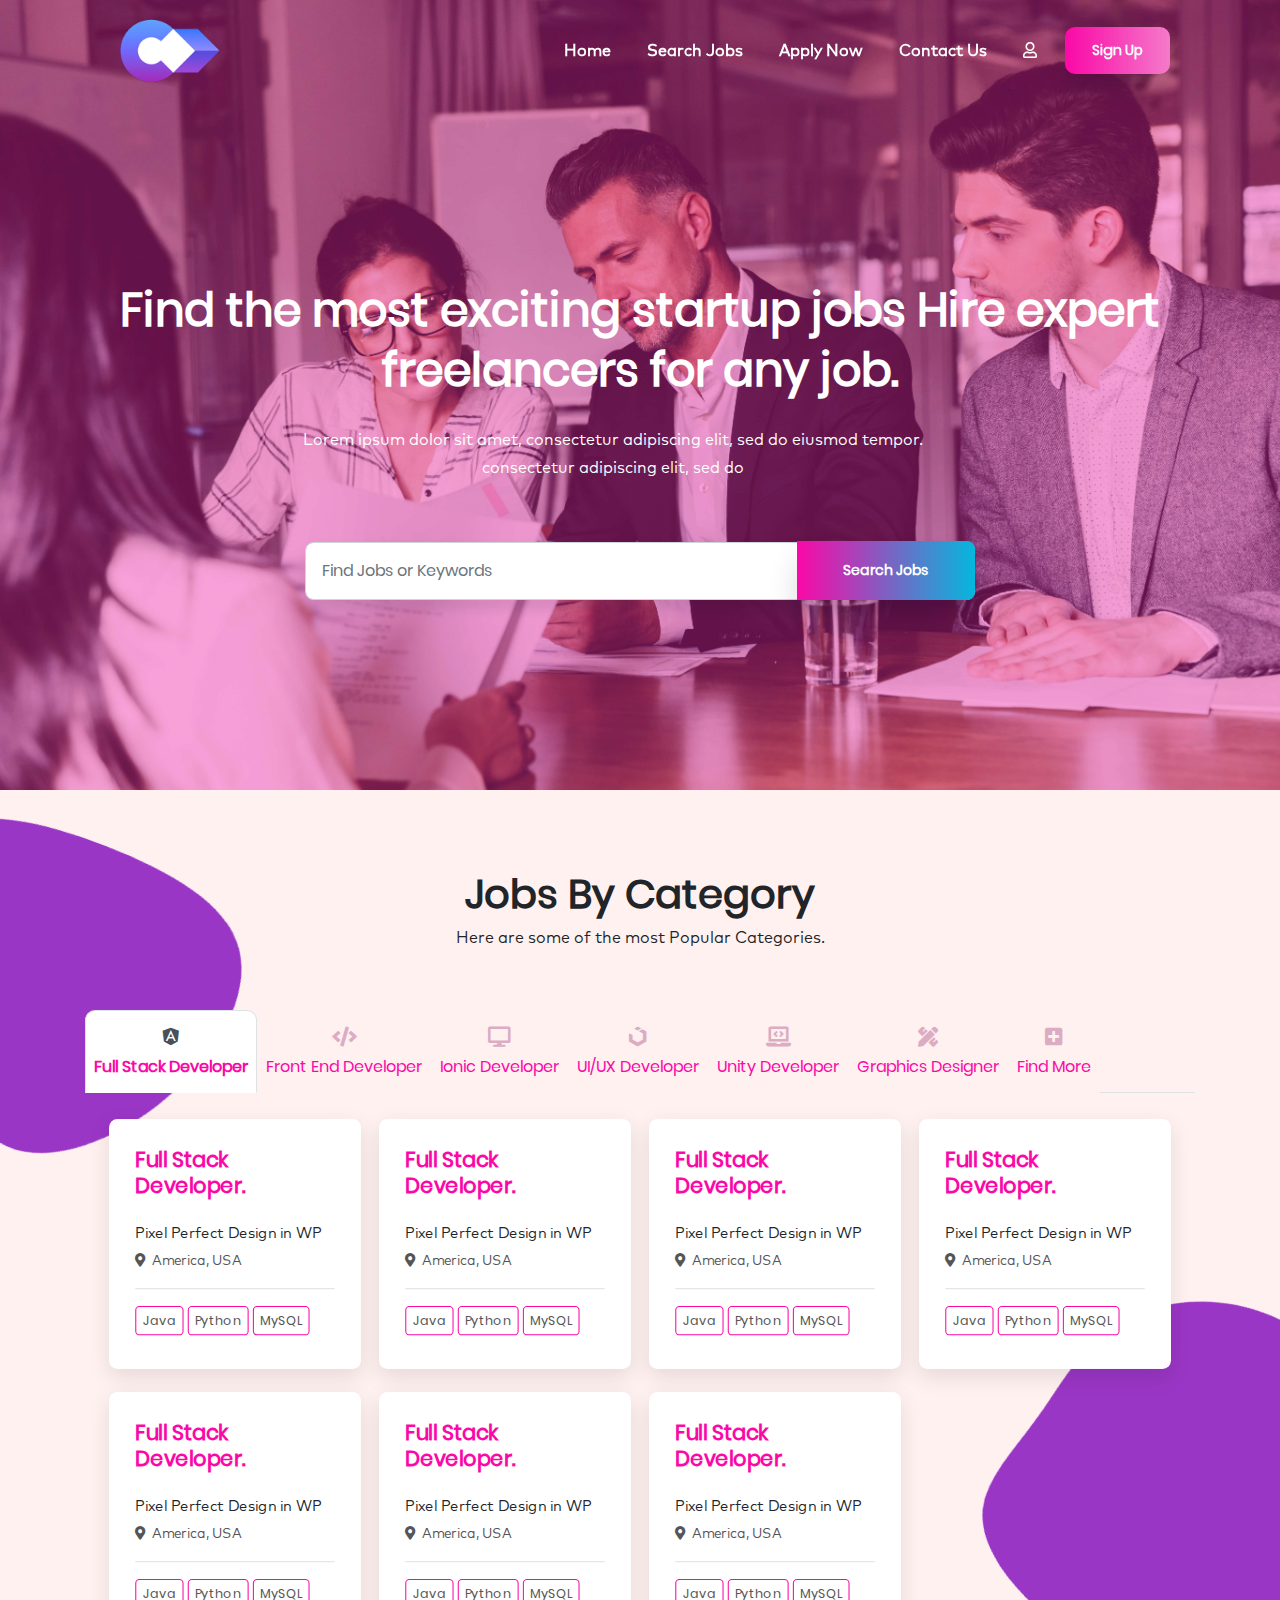
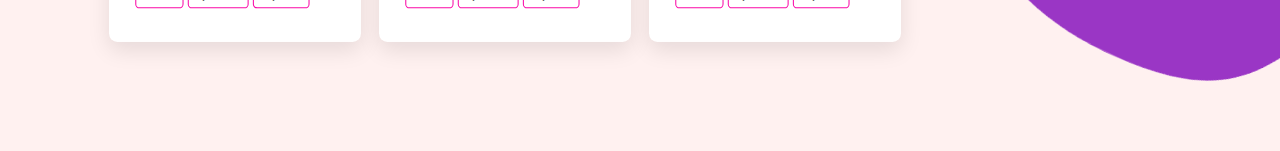
==== commit 1bc9ab41: "Add files via upload" ====
--- a/index.html
+++ b/index.html
@@ -102,8 +102,8 @@
     <section id="jobs_bycategory">
       <div class="cat_cover"> 
         <div class="cat_blob">
-          <img src="assets/images/blob01.png" class="blob01" alt="">
-          <img src="assets/images/blob02.png" class="blob02" alt="">
+          <img src="assets/images/blob01.PNG" class="blob01" alt="">
+          <img src="assets/images/blob02.PNG" class="blob02" alt="">
         </div>  
         
       <div class="container">
--- a/assets/css/style.css
+++ b/assets/css/style.css
@@ -107,7 +107,7 @@
   font-family: 'Poppins', sans-serif;
   border-radius: 10px;
   box-shadow: 0px 12px 20px 0px rgba(0, 0, 29, 0.14);
-  background-image: linear-gradient(to right, rgb(74, 119, 244) 0%, rgb(0, 186, 222) 51%, rgb(74, 119, 244) 100%);
+  background-image: linear-gradient(to right, rgb(250, 9, 167) 0%, rgb(250 9 167 / 50%) 51%, rgb(250, 9, 167) 100%);
   background-size: 200% auto;
   padding: 12px 26px;
   font-weight: 600;
@@ -148,14 +148,17 @@
   color:#dcacc3;
   padding-top: 4px;
 }
+nav .nav-item.nav_signup{
+  padding-top: 0;
+}
 nav .nav-item a.nav-link{
   padding: 0 0.5rem!important;
 }
 nav .nav-item a.nav-link:focus,.navbar-light .navbar-nav .nav-link:focus{
-  color: #9a36c5;
+  color: #FA09A7;
 }
 nav li.nav-item:hover{
-  color: #9a36c5;
+  color: #FA09A7;
 }
 
 ul.navbar-nav li.nav-item.nav_icon:hover a:after{
@@ -184,7 +187,7 @@
   justify-items: center ;
 }
 .navbar-light .navbar-nav a.nav-link:hover{
-	color:#9a36c5;
+	color:#FA09A7;
 	transition: all 0.3s ease-in-out;
 	font-weight: 700;
 }
@@ -221,7 +224,7 @@
   color: #363636;
 }
 nav.navbar.shrink ul li:hover a.nav-link{
-  color: #9a36c5;
+  color: #FA09A7;
 }
 
 /* styles for new MENU BTN  */
@@ -287,9 +290,23 @@
 /*   Banner CSS Starts  */
 #Banner{
   position: relative;
-    z-index: 1;
-    overflow: hidden;
-    padding-top: 90px;
+  z-index: 1;
+  overflow: hidden;
+  padding-top: 90px;
+  background-image: url(../images/header.jpg);
+  background-attachment: fixed;
+  background-position: center;
+  background-repeat: no-repeat;
+  background-size: cover;
+}
+#Banner .banner_cover{
+  position: absolute;
+  top: 0;
+  left: 0;
+  right: 0;
+  bottom: 0;
+  background-color: rgb(250 9 167 / 35%);
+  z-index: 0;
 }
 #Banner .banner_inner{
 	height: 700px;
@@ -302,6 +319,7 @@
   text-align: center;
   font-family: "Poppins", sans-serif;
   color: #fff;
+
 }
 #Banner .banner_inner p.banner_inner_parah{
   font-size: 16px;
@@ -326,7 +344,7 @@
   position: absolute;
   bottom: 0;
   right: 0;
-  padding: 17.6px 45px;
+  padding: 18px 45px;
 }
 
 #Banner .banner_inner .n_banner_btn {
@@ -334,7 +352,8 @@
   font-family: 'Poppins', sans-serif;
   border-radius: 0 8px 8px 0;
   box-shadow: 0px 20px 30px 0px rgba(0, 0, 29, 0.14) !important;
-  background-image: linear-gradient(to right, rgb(74, 119, 244) 0%, rgb(0, 186, 222) 51%, rgb(74, 119, 244) 100%);
+  /* background-image: linear-gradient(to right, rgb(74, 119, 244) 0%, rgb(0, 186, 222) 51%, rgb(74, 119, 244) 100%); */
+  background-image: linear-gradient(to right, rgb(250, 9, 167) 0%, rgb(0, 186, 222) 51%, rgb(250, 9, 167) 100%);
   background-size: 200% auto;
   padding: 18px 33px;
   font-weight: 600;
@@ -380,31 +399,46 @@
 #jobs_bycategory .cat_cover .select_job_cat{
   position: relative;
 }
-#jobs_bycategory .cat_cover .select_job_cat #jobcatTab .nav-item{
+
+#jobs_bycategory .cat_cover .select_job_cat #segment_category{} 
+#jobs_bycategory .cat_cover .select_job_cat #segment_category #nav-tab{} 
+#jobs_bycategory .cat_cover .select_job_cat #segment_category #nav-tab .nav-item{
+  background: #fff1f0;
+  margin-top: 12px;
+} 
+#jobs_bycategory .cat_cover .select_job_cat #segment_category #nav-tab .nav-item.active{
+  background:#fff;
+}
+#jobs_bycategory .cat_cover .select_job_cat #segment_category #nav-tab .nav-item.active h6{
+  font-weight: 600;
+}
+#jobs_bycategory .cat_cover .select_job_cat #segment_category #nav-tab .nav-item i{
+  font-size: 20px;
+  margin-bottom: 10px;
+}
+#jobs_bycategory .cat_cover .select_job_cat #segment_category #nav-tab h6{
+  color: #fa09a7;
+  /* font-weight: 600; */
+} 
+
+#jobs_bycategory .cat_cover .select_job_cat #nav-tab .nav-item{
   text-align: center;
-  padding: 1rem 1rem 0 1rem;
+  padding: 1rem 0.5rem 0.5rem 0.5rem;
 }
 #jobs_bycategory .cat_cover .select_job_cat #nav-tab .nav-item.nav-link{
   text-align: center;
+  border-radius: 10px 10px 0 0;
 }
 #jobs_bycategory .jobs_bycategory_inner{
   text-align: center;
   padding: 2rem 0;
 }
-#jobs_bycategory .jobs_bycategory_inner h2.heading2{
+#jobs_bycategory .jobs_bycategory_inner h2.headingh2{
   text-align: center;
   font-weight: 600;
 }
 #jobs_bycategory .jobs_bycat_main_parah{
   font-size: 16px;
-}
-.cat_blob img.blob02{
-  position: absolute;
-  right: -20px;
-  transform: rotate(100deg);
-  width: 100%;
-  max-width: 375px;
-  bottom: 0px;
 }
 .cat_blob img.blob01{
   position: absolute;
@@ -414,8 +448,20 @@
   max-width: 375px;
   top: -13px;
 }
+.cat_blob img.blob02{
+  position: absolute;
+  right: -120px;
+  transform: rotate(-200deg);
+  width: 100%;
+  max-width: 422px;
+  bottom: 0px;
+}
 .cat_content_cover{
   padding: 2rem 0;
+}
+.cat_content_cover .cat_job_box .job_description h3.job_title a{
+  color: rgb(250, 9, 167);
+  transition: all 0.3s ease-in-out;
 }
 .cat_content_cover .cat_job_box .job_description h3.job_title {
   font-size: 20px;
@@ -435,7 +481,7 @@
 }
 
 .cat_content_cover .job_description span.job_tech_tags{
-  border: 1px solid #007bff;
+  border: 1px solid #FA09A7;  /* rgb(250, 9, 167) */
   border-radius: 4px;
   margin: 0px 0px 5px 0;
   font-size: 12px;
@@ -458,7 +504,10 @@
   cursor: pointer;
   border: 1px solid #9a36c563;
   box-shadow: 0 15px 50px 0 rgba(26, 38, 74, .3);
-  box-shadow: 0 15px 30px 0 rgba(59, 104, 240, 0.5);
+  box-shadow: 0 15px 30px 0 rgb(250, 9, 167, 0.5);
+}
+.cat_content_cover .cat_job_box:hover .job_description .job_title a{
+    color: #555;  
 }
 
 
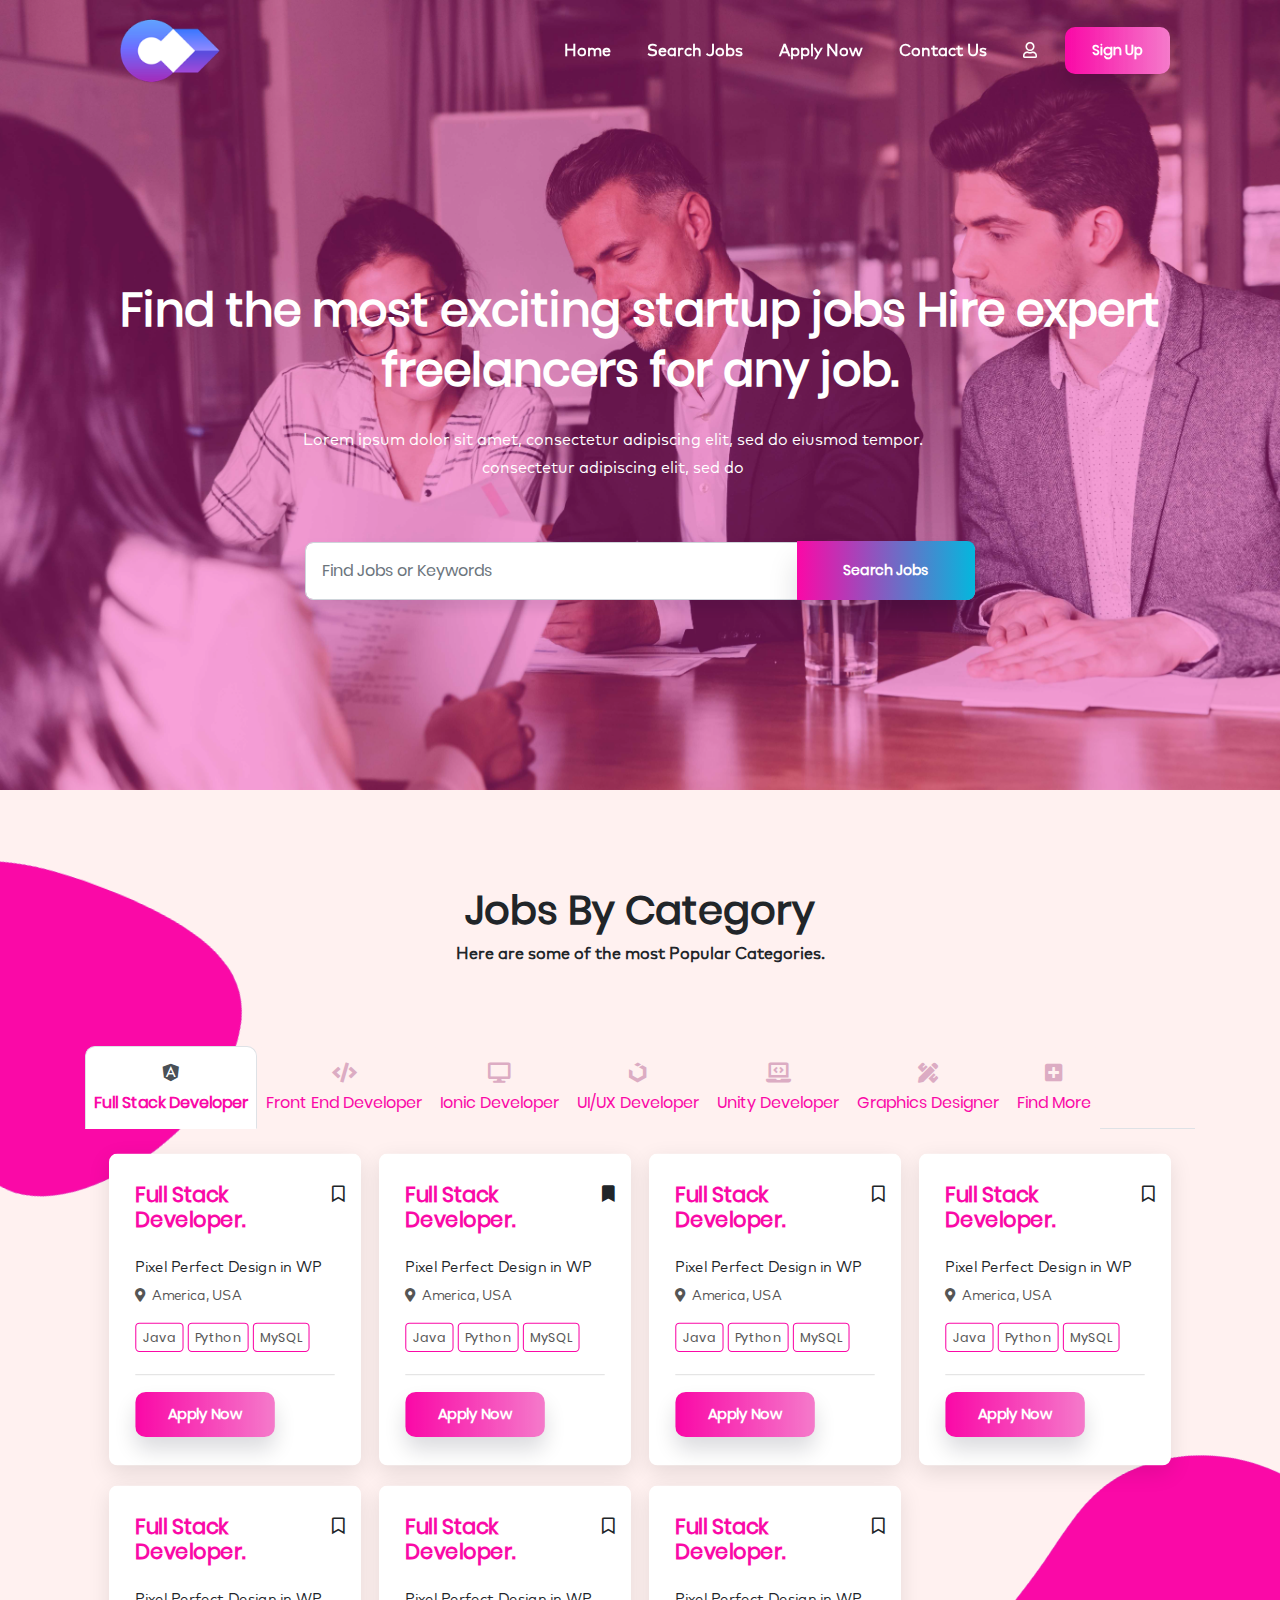
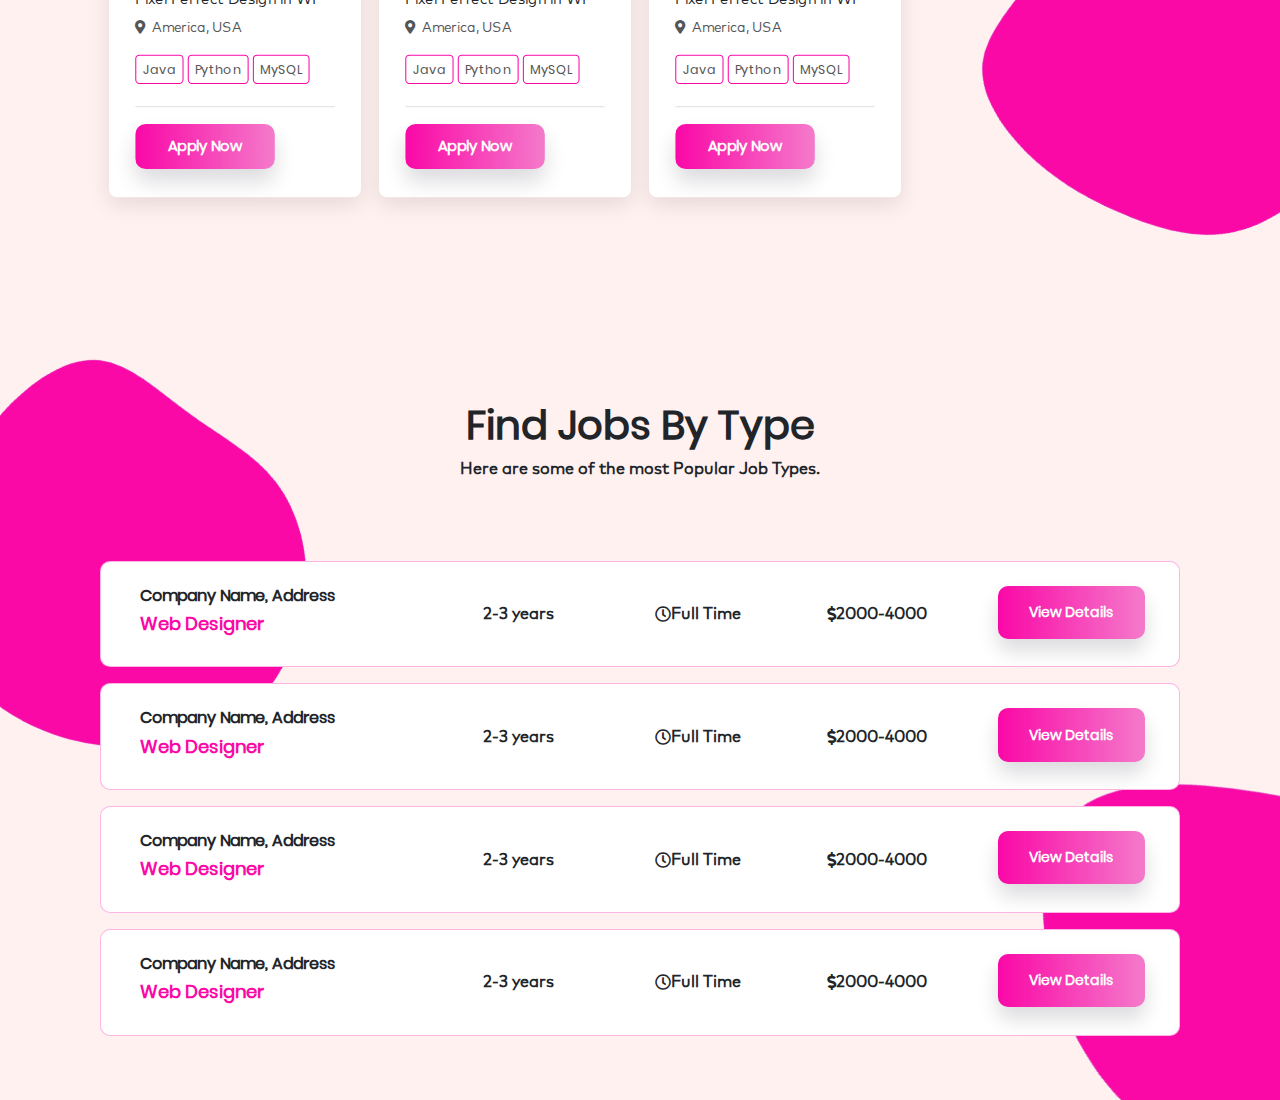
==== commit 990e8883: "Find Jobs Section done!" ====
--- a/index.html
+++ b/index.html
@@ -97,7 +97,9 @@
         <canvas width="1208" height="661"></canvas>
       </div> -->
     </section>
-    <!--================= Banner Ends-=====================-->
+    <!-- Banner Ends--->
+
+    <!-- Jobs By Category Starts- -->
 
     <section id="jobs_bycategory">
       <div class="cat_cover"> 
@@ -162,118 +164,136 @@
                             <div class="cat_content_cover">
                               <div class="row">
                               
-                                <div class="col-lg-3 col-md-3 col-sm-12 col-12">
+                                <div class="col-lg-3 col-md-4 col-sm-6 col-12">
                                   <div class="cat_job_box">
                                     <div class="job_description">
+                                      <span class="cat_job_saved"><i class="far fa-bookmark"></i></span>
                                         <h3 class="job_title"><a href="#">Full Stack Developer.</a></h3>
                                         <p class="job_info">Pixel Perfect Design in WP</p>
                                         <div class="job_location">
                                           <p><i class="fas fa-map-marker-alt"></i>America, USA</p>
                                         </div>
-                                          <hr />
+                                         
                                           <span class="job_tech_tags">Java</span>
                                           <span class="job_tech_tags">Python</span>
                                           <span class="job_tech_tags">MySQL</span>
+                                          <hr />
+                                          <button class="btn btn_applynow"> Apply Now</button>
                                           
                                     </div>
                                   </div>
                                 </div>
                     
-                                <div class="col-lg-3 col-md-3 col-sm-12 col-12">
+                                <div class="col-lg-3 col-md-4 col-sm-6 col-12">
                                   <div class="cat_job_box">
                                     <div class="job_description">
+                                      <span class="cat_job_saved"><i class="fas fa-bookmark"></i></span>
                                         <h3 class="job_title"><a href="#">Full Stack Developer.</a></h3>
                                         <p class="job_info">Pixel Perfect Design in WP</p>
                                         <div class="job_location">
                                           <p><i class="fas fa-map-marker-alt"></i>America, USA</p>
                                         </div>
-                                          <hr />
+                                          
                                           <span class="job_tech_tags">Java</span>
                                           <span class="job_tech_tags">Python</span>
                                           <span class="job_tech_tags">MySQL</span>
-                                          
+                                          <hr />
+                                          <button class="btn btn_applynow"> Apply Now</button>
                                     </div>
                                   </div>
                                 </div>
 
-                                <div class="col-lg-3 col-md-3 col-sm-12 col-12">
+                                <div class="col-lg-3 col-md-4 col-sm-6 col-12">
                                   <div class="cat_job_box">
                                     <div class="job_description">
+                                      <span class="cat_job_saved"><i class="far fa-bookmark"></i></span>
                                         <h3 class="job_title"><a href="#">Full Stack Developer.</a></h3>
                                         <p class="job_info">Pixel Perfect Design in WP</p>
                                         <div class="job_location">
                                           <p><i class="fas fa-map-marker-alt"></i>America, USA</p>
                                         </div>
-                                          <hr />
+                                          
                                           <span class="job_tech_tags">Java</span>
                                           <span class="job_tech_tags">Python</span>
                                           <span class="job_tech_tags">MySQL</span>
-                                          
+                                          <hr />
+                                          <button class="btn btn_applynow"> Apply Now</button>
                                     </div>
                                   </div>
                                 </div>
 
-                                <div class="col-lg-3 col-md-3 col-sm-12 col-12">
+                                <div class="col-lg-3 col-md-4 col-sm-6 col-12">
                                   <div class="cat_job_box">
                                     <div class="job_description">
+                                      <span class="cat_job_saved"><i class="far fa-bookmark"></i></span>
                                         <h3 class="job_title"><a href="#">Full Stack Developer.</a></h3>
                                         <p class="job_info">Pixel Perfect Design in WP</p>
                                         <div class="job_location">
                                           <p><i class="fas fa-map-marker-alt"></i>America, USA</p>
                                         </div>
-                                          <hr />
+                                          
                                           <span class="job_tech_tags">Java</span>
                                           <span class="job_tech_tags">Python</span>
                                           <span class="job_tech_tags">MySQL</span>
-                                          
+                                          <hr />
+                                          <button class="btn btn_applynow"> Apply Now</button>
                                     </div>
                                   </div>
                                 </div>
 
-                                <div class="col-lg-3 col-md-3 col-sm-12 col-12">
+                                <div class="col-lg-3 col-md-4 col-sm-6 col-12">
                                   <div class="cat_job_box">
                                     <div class="job_description">
+                                      <span class="cat_job_saved"><i class="far fa-bookmark"></i></span>
                                         <h3 class="job_title"><a href="#">Full Stack Developer.</a></h3>
                                         <p class="job_info">Pixel Perfect Design in WP</p>
                                         <div class="job_location">
                                           <p><i class="fas fa-map-marker-alt"></i>America, USA</p>
                                         </div>
-                                          <hr />
+                                          
                                           <span class="job_tech_tags">Java</span>
                                           <span class="job_tech_tags">Python</span>
-                                          <span class="job_tech_tags">MySQL</span>  
+                                          <span class="job_tech_tags">MySQL</span>
+                                          <hr />
+                                          <button class="btn btn_applynow"> Apply Now</button>  
                                     </div>
                                   </div>
                                 </div>
 
-                                <div class="col-lg-3 col-md-3 col-sm-12 col-12">
+                                <div class="col-lg-3 col-md-4 col-sm-6 col-12">
                                   <div class="cat_job_box">
                                     <div class="job_description">
+                                      <span class="cat_job_saved"><i class="far fa-bookmark"></i></span>
                                         <h3 class="job_title"><a href="#">Full Stack Developer.</a></h3>
                                         <p class="job_info">Pixel Perfect Design in WP</p>
                                         <div class="job_location">
                                           <p><i class="fas fa-map-marker-alt"></i>America, USA</p>
                                         </div>
-                                          <hr />
+                                        
                                           <span class="job_tech_tags">Java</span>
                                           <span class="job_tech_tags">Python</span>
-                                          <span class="job_tech_tags">MySQL</span>  
+                                          <span class="job_tech_tags">MySQL</span>
+                                          <hr />
+                                          <button class="btn btn_applynow"> Apply Now</button>
                                     </div>
                                   </div>
                                 </div>
 
-                                <div class="col-lg-3 col-md-3 col-sm-12 col-12">
+                                <div class="col-lg-3 col-md-4 col-sm-6 col-12">
                                   <div class="cat_job_box">
                                     <div class="job_description">
+                                      <span class="cat_job_saved"><i class="far fa-bookmark"></i></span>
                                         <h3 class="job_title"><a href="#">Full Stack Developer.</a></h3>
                                         <p class="job_info">Pixel Perfect Design in WP</p>
                                         <div class="job_location">
                                           <p><i class="fas fa-map-marker-alt"></i>America, USA</p>
                                         </div>
-                                          <hr />
+                                        
                                           <span class="job_tech_tags">Java</span>
                                           <span class="job_tech_tags">Python</span>
-                                          <span class="job_tech_tags">MySQL</span>  
+                                          <span class="job_tech_tags">MySQL</span>
+                                          <hr />
+                                          <button class="btn btn_applynow"> Apply Now</button>
                                     </div>
                                   </div>
                                 </div>
@@ -296,7 +316,7 @@
 														<div class="cat_content_cover">
                               <div class="row">
                               
-                                <div class="col-lg-3 col-md-3 col-sm-12 col-12">
+                                <div class="col-lg-3 col-md-4 col-sm-6 col-12">
                                   <div class="cat_job_box">
                                     <div class="job_description">
                                         <h3 class="job_title"><a href="#">Front End Developer.</a></h3>
@@ -304,15 +324,17 @@
                                         <div class="job_location">
                                           <p><i class="fas fa-map-marker-alt"></i>America, USA</p>
                                         </div>
-                                          <hr />
+                                          
                                           <span class="job_tech_tags">HTML</span>
                                           <span class="job_tech_tags">CSS</span>
-                                          <span class="job_tech_tags">+ 3 More</span>    
+                                          <span class="job_tech_tags">+ 3 More</span>
+                                          <hr />
+                                          <button class="btn btn_applynow"> Apply Now</button>    
                                     </div>
                                   </div>
                                 </div>
                     
-                                <div class="col-lg-3 col-md-3 col-sm-12 col-12">
+                                <div class="col-lg-3 col-md-4 col-sm-6 col-12">
                                   <div class="cat_job_box">
                                     <div class="job_description">
                                         <h3 class="job_title"><a href="#">Front End Developer.</a></h3>
@@ -320,15 +342,16 @@
                                         <div class="job_location">
                                           <p><i class="fas fa-map-marker-alt"></i>America, USA</p>
                                         </div>
-                                          <hr />
                                           <span class="job_tech_tags">HTML</span>
                                           <span class="job_tech_tags">CSS</span>
-                                          <span class="job_tech_tags">+ 3 More</span>   
+                                          <span class="job_tech_tags">+ 3 More</span> 
+                                          <hr />
+                                          <button class="btn btn_applynow"> Apply Now</button>  
                                     </div>
                                   </div>
                                 </div>
 
-                                <div class="col-lg-3 col-md-3 col-sm-12 col-12">
+                                <div class="col-lg-3 col-md-4 col-sm-6 col-12">
                                   <div class="cat_job_box">
                                     <div class="job_description">
                                         <h3 class="job_title"><a href="#">Front End Developer.</a></h3>
@@ -336,15 +359,16 @@
                                         <div class="job_location">
                                           <p><i class="fas fa-map-marker-alt"></i>America, USA</p>
                                         </div>
-                                          <hr />
                                           <span class="job_tech_tags">HTML</span>
                                           <span class="job_tech_tags">CSS</span>
-                                          <span class="job_tech_tags">+ 3 More</span>     
+                                          <span class="job_tech_tags">+ 3 More</span> 
+                                          <hr />
+                                          <button class="btn btn_applynow"> Apply Now</button>    
                                     </div>
                                   </div>
                                 </div>
 
-                                <div class="col-lg-3 col-md-3 col-sm-12 col-12">
+                                <div class="col-lg-3 col-md-4 col-sm-6 col-12">
                                   <div class="cat_job_box">
                                     <div class="job_description">
                                         <h3 class="job_title"><a href="#">Front End Developer.</a></h3>
@@ -352,15 +376,16 @@
                                         <div class="job_location">
                                           <p><i class="fas fa-map-marker-alt"></i>America, USA</p>
                                         </div>
-                                          <hr />
                                           <span class="job_tech_tags">HTML</span>
                                           <span class="job_tech_tags">CSS</span>
-                                          <span class="job_tech_tags">+ 3 More</span>     
+                                          <span class="job_tech_tags">+ 3 More</span> 
+                                          <hr />
+                                          <button class="btn btn_applynow"> Apply Now</button>    
                                     </div>
                                   </div>
                                 </div>
 
-                                <div class="col-lg-3 col-md-3 col-sm-12 col-12">
+                                <div class="col-lg-3 col-md-4 col-sm-6 col-12">
                                   <div class="cat_job_box">
                                     <div class="job_description">
                                         <h3 class="job_title"><a href="#">Front End Developer.</a></h3>
@@ -368,10 +393,11 @@
                                         <div class="job_location">
                                           <p><i class="fas fa-map-marker-alt"></i>America, USA</p>
                                         </div>
-                                          <hr />
                                           <span class="job_tech_tags">HTML</span>
                                           <span class="job_tech_tags">CSS</span>
-                                          <span class="job_tech_tags">+ 3 More</span>       
+                                          <span class="job_tech_tags">+ 3 More</span> 
+                                          <hr />
+                                          <button class="btn btn_applynow"> Apply Now</button>      
                                     </div>
                                   </div>
                                 </div>
@@ -391,7 +417,7 @@
                                     <div class="cat_content_cover">
                                       <div class="row">
                                       
-                                        <div class="col-lg-3 col-md-3 col-sm-12 col-12">
+                                        <div class="col-lg-3 col-md-4 col-sm-6 col-12">
                                           <div class="cat_job_box">
                                             <div class="job_description">
                                                 <h3 class="job_title"><a href="#">Ionic 4 Developer.</a></h3>
@@ -399,15 +425,16 @@
                                                 <div class="job_location">
                                                   <p><i class="fas fa-map-marker-alt"></i>America, USA</p>
                                                 </div>
-                                                  <hr />
                                                   <span class="job_tech_tags">Ionic</span>
                                                   <span class="job_tech_tags">Cordova</span>
-                                                  <span class="job_tech_tags">+ 3 More</span>    
+                                                  <span class="job_tech_tags">+ 3 More</span> 
+                                                  <hr />
+                                          <button class="btn btn_applynow"> Apply Now</button>   
                                             </div>
                                           </div>
                                         </div>
                             
-                                        <div class="col-lg-3 col-md-3 col-sm-12 col-12">
+                                        <div class="col-lg-3 col-md-4 col-sm-6 col-12">
                                           <div class="cat_job_box">
                                             <div class="job_description">
                                                 <h3 class="job_title"><a href="#">Front End Developer.</a></h3>
@@ -415,15 +442,16 @@
                                                 <div class="job_location">
                                                   <p><i class="fas fa-map-marker-alt"></i>America, USA</p>
                                                 </div>
-                                                  <hr />
                                                   <span class="job_tech_tags">HTML</span>
                                                   <span class="job_tech_tags">CSS</span>
-                                                  <span class="job_tech_tags">+ 3 More</span>   
+                                                  <span class="job_tech_tags">+ 3 More</span> 
+                                                  <hr />
+                                          <button class="btn btn_applynow"> Apply Now</button>  
                                             </div>
                                           </div>
                                         </div>
         
-                                        <div class="col-lg-3 col-md-3 col-sm-12 col-12">
+                                        <div class="col-lg-3 col-md-4 col-sm-6 col-12">
                                           <div class="cat_job_box">
                                             <div class="job_description">
                                                 <h3 class="job_title"><a href="#">Front End Developer.</a></h3>
@@ -431,15 +459,16 @@
                                                 <div class="job_location">
                                                   <p><i class="fas fa-map-marker-alt"></i>America, USA</p>
                                                 </div>
-                                                  <hr />
                                                   <span class="job_tech_tags">HTML</span>
                                                   <span class="job_tech_tags">CSS</span>
-                                                  <span class="job_tech_tags">+ 3 More</span>     
+                                                  <span class="job_tech_tags">+ 3 More</span> 
+                                                  <hr />
+                                          <button class="btn btn_applynow"> Apply Now</button>    
                                             </div>
                                           </div>
                                         </div>
         
-                                        <div class="col-lg-3 col-md-3 col-sm-12 col-12">
+                                        <div class="col-lg-3 col-md-4 col-sm-6 col-12">
                                           <div class="cat_job_box">
                                             <div class="job_description">
                                                 <h3 class="job_title"><a href="#">Front End Developer.</a></h3>
@@ -447,10 +476,11 @@
                                                 <div class="job_location">
                                                   <p><i class="fas fa-map-marker-alt"></i>America, USA</p>
                                                 </div>
-                                                  <hr />
                                                   <span class="job_tech_tags">HTML</span>
                                                   <span class="job_tech_tags">CSS</span>
-                                                  <span class="job_tech_tags">+ 3 More</span>     
+                                                  <span class="job_tech_tags">+ 3 More</span>  
+                                                  <hr />
+                                          <button class="btn btn_applynow"> Apply Now</button>   
                                             </div>
                                           </div>
                                         </div>
@@ -471,7 +501,7 @@
                                             <div class="cat_content_cover">
                                               <div class="row">
                                               
-                                                <div class="col-lg-3 col-md-3 col-sm-12 col-12">
+                                                <div class="col-lg-3 col-md-4 col-sm-6 col-12">
                                                   <div class="cat_job_box">
                                                     <div class="job_description">
                                                         <h3 class="job_title"><a href="#">UI UX Developer.</a></h3>
@@ -479,15 +509,16 @@
                                                         <div class="job_location">
                                                           <p><i class="fas fa-map-marker-alt"></i>America, USA</p>
                                                         </div>
-                                                          <hr />
                                                           <span class="job_tech_tags">Adobe XD</span>
                                                           <span class="job_tech_tags">Figma</span>
-                                                          <span class="job_tech_tags">+ 3 More</span>       
+                                                          <span class="job_tech_tags">+ 3 More</span> 
+                                                          <hr />
+                                                      <button class="btn btn_applynow"> Apply Now</button>      
                                                     </div>
                                                   </div>
                                                 </div>
                                     
-                                                <div class="col-lg-3 col-md-3 col-sm-12 col-12">
+                                                <div class="col-lg-3 col-md-4 col-sm-6 col-12">
                                                   <div class="cat_job_box">
                                                     <div class="job_description">
                                                         <h3 class="job_title"><a href="#">Front End Developer.</a></h3>
@@ -495,15 +526,16 @@
                                                         <div class="job_location">
                                                           <p><i class="fas fa-map-marker-alt"></i>America, USA</p>
                                                         </div>
-                                                          <hr />
                                                           <span class="job_tech_tags">HTML</span>
                                                           <span class="job_tech_tags">CSS</span>
-                                                          <span class="job_tech_tags">+ 3 More</span>   
+                                                          <span class="job_tech_tags">+ 3 More</span> 
+                                                          <hr />
+                                                      <button class="btn btn_applynow"> Apply Now</button>  
                                                     </div>
                                                   </div>
                                                 </div>
                 
-                                                <div class="col-lg-3 col-md-3 col-sm-12 col-12">
+                                                <div class="col-lg-3 col-md-4 col-sm-6 col-12">
                                                   <div class="cat_job_box">
                                                     <div class="job_description">
                                                         <h3 class="job_title"><a href="#">UI UX Developer.</a></h3>
@@ -511,15 +543,16 @@
                                                         <div class="job_location">
                                                           <p><i class="fas fa-map-marker-alt"></i>America, USA</p>
                                                         </div>
-                                                          <hr />
                                                           <span class="job_tech_tags">Adobe XD</span>
                                                           <span class="job_tech_tags">Figma</span>
-                                                          <span class="job_tech_tags">+ 3 More</span>       
+                                                          <span class="job_tech_tags">+ 3 More</span> 
+                                                          <hr />
+                                                      <button class="btn btn_applynow"> Apply Now</button>      
                                                     </div>
                                                   </div>
                                                 </div>
                 
-                                                <div class="col-lg-3 col-md-3 col-sm-12 col-12">
+                                                <div class="col-lg-3 col-md-4 col-sm-6 col-12">
                                                   <div class="cat_job_box">
                                                     <div class="job_description">
                                                         <h3 class="job_title"><a href="#">Front End Developer.</a></h3>
@@ -527,15 +560,16 @@
                                                         <div class="job_location">
                                                           <p><i class="fas fa-map-marker-alt"></i>America, USA</p>
                                                         </div>
-                                                          <hr />
                                                           <span class="job_tech_tags">HTML</span>
                                                           <span class="job_tech_tags">CSS</span>
-                                                          <span class="job_tech_tags">+ 3 More</span>     
+                                                          <span class="job_tech_tags">+ 3 More</span> 
+                                                          <hr />
+                                                      <button class="btn btn_applynow"> Apply Now</button>    
                                                     </div>
                                                   </div>
                                                 </div>
                 
-                                                <div class="col-lg-3 col-md-3 col-sm-12 col-12">
+                                                <div class="col-lg-3 col-md-4 col-sm-6 col-12">
                                                   <div class="cat_job_box">
                                                     <div class="job_description">
                                                         <h3 class="job_title"><a href="#">UI UX Developer.</a></h3>
@@ -543,10 +577,11 @@
                                                         <div class="job_location">
                                                           <p><i class="fas fa-map-marker-alt"></i>America, USA</p>
                                                         </div>
-                                                          <hr />
                                                           <span class="job_tech_tags">Adobe XD</span>
                                                           <span class="job_tech_tags">Figma</span>
-                                                          <span class="job_tech_tags">+ 3 More</span>       
+                                                          <span class="job_tech_tags">+ 3 More</span>  
+                                                          <hr />
+                                                    <button class="btn btn_applynow"> Apply Now</button>     
                                                     </div>
                                                   </div>
                                                 </div>
@@ -566,7 +601,7 @@
                                                     <div class="cat_content_cover">
                                                       <div class="row">
                                                       
-                                                        <div class="col-lg-3 col-md-3 col-sm-12 col-12">
+                                                        <div class="col-lg-3 col-md-4 col-sm-6 col-12">
                                                           <div class="cat_job_box">
                                                             <div class="job_description">
                                                                 <h3 class="job_title"><a href="#">Unity Developer.</a></h3>
@@ -574,15 +609,16 @@
                                                                 <div class="job_location">
                                                                   <p><i class="fas fa-map-marker-alt"></i>America, USA</p>
                                                                 </div>
-                                                                  <hr />
                                                                   <span class="job_tech_tags">Unity</span>
                                                                   <span class="job_tech_tags">C# Sharp</span>
-                                                                  <span class="job_tech_tags">+ 3 More</span>    
+                                                                  <span class="job_tech_tags">+ 3 More</span> 
+                                                                  <hr />
+                                                            <button class="btn btn_applynow"> Apply Now</button>   
                                                             </div>
                                                           </div>
                                                         </div>
                                             
-                                                        <div class="col-lg-3 col-md-3 col-sm-12 col-12">
+                                                        <div class="col-lg-3 col-md-4 col-sm-6 col-12">
                                                           <div class="cat_job_box">
                                                             <div class="job_description">
                                                                 <h3 class="job_title"><a href="#">Unity Developer.</a></h3>
@@ -590,15 +626,16 @@
                                                                 <div class="job_location">
                                                                   <p><i class="fas fa-map-marker-alt"></i>America, USA</p>
                                                                 </div>
-                                                                  <hr />
                                                                   <span class="job_tech_tags">Unity</span>
                                                                   <span class="job_tech_tags">C# Sharp</span>
-                                                                  <span class="job_tech_tags">+ 3 More</span>    
+                                                                  <span class="job_tech_tags">+ 3 More</span> 
+                                                                  <hr />
+                                                            <button class="btn btn_applynow"> Apply Now</button>   
                                                             </div>
                                                           </div>
                                                         </div>
                         
-                                                        <div class="col-lg-3 col-md-3 col-sm-12 col-12">
+                                                        <div class="col-lg-3 col-md-4 col-sm-6 col-12">
                                                           <div class="cat_job_box">
                                                             <div class="job_description">
                                                                 <h3 class="job_title"><a href="#">Front End Developer.</a></h3>
@@ -606,15 +643,16 @@
                                                                 <div class="job_location">
                                                                   <p><i class="fas fa-map-marker-alt"></i>America, USA</p>
                                                                 </div>
-                                                                  <hr />
                                                                   <span class="job_tech_tags">HTML</span>
                                                                   <span class="job_tech_tags">CSS</span>
-                                                                  <span class="job_tech_tags">+ 3 More</span>     
+                                                                  <span class="job_tech_tags">+ 3 More</span> 
+                                                                  <hr />
+                                                              <button class="btn btn_applynow"> Apply Now</button>    
                                                             </div>
                                                           </div>
                                                         </div>
                         
-                                                        <div class="col-lg-3 col-md-3 col-sm-12 col-12">
+                                                        <div class="col-lg-3 col-md-4 col-sm-6 col-12">
                                                           <div class="cat_job_box">
                                                             <div class="job_description">
                                                                 <h3 class="job_title"><a href="#">Unity Developer.</a></h3>
@@ -622,10 +660,11 @@
                                                                 <div class="job_location">
                                                                   <p><i class="fas fa-map-marker-alt"></i>America, USA</p>
                                                                 </div>
-                                                                  <hr />
                                                                   <span class="job_tech_tags">Unity</span>
                                                                   <span class="job_tech_tags">C# Sharp</span>
-                                                                  <span class="job_tech_tags">+ 3 More</span>    
+                                                                  <span class="job_tech_tags">+ 3 More</span> 
+                                                                  <hr />
+                                                              <button class="btn btn_applynow"> Apply Now</button>   
                                                             </div>
                                                           </div>
                                                         </div>
@@ -644,23 +683,24 @@
                                                             <div class="cat_content_cover">
                                                               <div class="row">
                                                               
-                                                                <div class="col-lg-3 col-md-3 col-sm-12 col-12">
+                                                                <div class="col-lg-3 col-md-4 col-sm-6 col-12">
                                                                   <div class="cat_job_box">
                                                                     <div class="job_description">
-                                                                        <h3 class="job_title"><a href="#">Unity Developer.</a></h3>
+                                                                        <h3 class="job_title"><a href="#">Graphics(Visual) Designer</a></h3>
                                                                         <p class="job_info">Pixel Perfect Design in WP</p>
                                                                         <div class="job_location">
                                                                           <p><i class="fas fa-map-marker-alt"></i>America, USA</p>
                                                                         </div>
-                                                                          <hr />
                                                                           <span class="job_tech_tags">Unity</span>
                                                                           <span class="job_tech_tags">C# Sharp</span>
-                                                                          <span class="job_tech_tags">+ 3 More</span>    
+                                                                          <span class="job_tech_tags">+ 3 More</span>
+                                                                          <hr />
+                                                                        <button class="btn btn_applynow"> Apply Now</button>   
                                                                     </div>
                                                                   </div>
                                                                 </div>
                                                     
-                                                                <div class="col-lg-3 col-md-3 col-sm-12 col-12">
+                                                                <div class="col-lg-3 col-md-4 col-sm-6 col-12">
                                                                   <div class="cat_job_box">
                                                                     <div class="job_description">
                                                                         <h3 class="job_title"><a href="#">Front End Developer.</a></h3>
@@ -668,15 +708,16 @@
                                                                         <div class="job_location">
                                                                           <p><i class="fas fa-map-marker-alt"></i>America, USA</p>
                                                                         </div>
-                                                                          <hr />
                                                                           <span class="job_tech_tags">HTML</span>
                                                                           <span class="job_tech_tags">CSS</span>
-                                                                          <span class="job_tech_tags">+ 3 More</span>   
+                                                                          <span class="job_tech_tags">+ 3 More</span>  
+                                                                          <hr />
+                                                                      <button class="btn btn_applynow"> Apply Now</button> 
                                                                     </div>
                                                                   </div>
                                                                 </div>
                                 
-                                                                <div class="col-lg-3 col-md-3 col-sm-12 col-12">
+                                                                <div class="col-lg-3 col-md-4 col-sm-6 col-12">
                                                                   <div class="cat_job_box">
                                                                     <div class="job_description">
                                                                         <h3 class="job_title"><a href="#">Front End Developer.</a></h3>
@@ -684,15 +725,16 @@
                                                                         <div class="job_location">
                                                                           <p><i class="fas fa-map-marker-alt"></i>America, USA</p>
                                                                         </div>
-                                                                          <hr />
                                                                           <span class="job_tech_tags">HTML</span>
                                                                           <span class="job_tech_tags">CSS</span>
-                                                                          <span class="job_tech_tags">+ 3 More</span>     
+                                                                          <span class="job_tech_tags">+ 3 More</span>
+                                                                          <hr />
+                                                                    <button class="btn btn_applynow"> Apply Now</button>    
                                                                     </div>
                                                                   </div>
                                                                 </div>
                                 
-                                                                <div class="col-lg-3 col-md-3 col-sm-12 col-12">
+                                                                <div class="col-lg-3 col-md-4 col-sm-6 col-12">
                                                                   <div class="cat_job_box">
                                                                     <div class="job_description">
                                                                         <h3 class="job_title"><a href="#">Front End Developer.</a></h3>
@@ -700,15 +742,16 @@
                                                                         <div class="job_location">
                                                                           <p><i class="fas fa-map-marker-alt"></i>America, USA</p>
                                                                         </div>
-                                                                          <hr />
                                                                           <span class="job_tech_tags">HTML</span>
                                                                           <span class="job_tech_tags">CSS</span>
-                                                                          <span class="job_tech_tags">+ 3 More</span>     
+                                                                          <span class="job_tech_tags">+ 3 More</span>
+                                                                          <hr />
+                                                                      <button class="btn btn_applynow"> Apply Now</button>     
                                                                     </div>
                                                                   </div>
                                                                 </div>
                                 
-                                                                <div class="col-lg-3 col-md-3 col-sm-12 col-12">
+                                                                <div class="col-lg-3 col-md-4 col-sm-6 col-12">
                                                                   <div class="cat_job_box">
                                                                     <div class="job_description">
                                                                         <h3 class="job_title"><a href="#">Front End Developer.</a></h3>
@@ -716,15 +759,16 @@
                                                                         <div class="job_location">
                                                                           <p><i class="fas fa-map-marker-alt"></i>America, USA</p>
                                                                         </div>
-                                                                          <hr />
                                                                           <span class="job_tech_tags">HTML</span>
                                                                           <span class="job_tech_tags">CSS</span>
-                                                                          <span class="job_tech_tags">+ 3 More</span>       
+                                                                          <span class="job_tech_tags">+ 3 More</span>
+                                                                          <hr />
+                                                                  <button class="btn btn_applynow"> Apply Now</button>       
                                                                     </div>
                                                                   </div>
                                                                 </div>
 
-                                                                <div class="col-lg-3 col-md-3 col-sm-12 col-12">
+                                                                <div class="col-lg-3 col-md-4 col-sm-6 col-12">
                                                                   <div class="cat_job_box">
                                                                     <div class="job_description">
                                                                         <h3 class="job_title"><a href="#">Front End Developer.</a></h3>
@@ -732,10 +776,11 @@
                                                                         <div class="job_location">
                                                                           <p><i class="fas fa-map-marker-alt"></i>America, USA</p>
                                                                         </div>
-                                                                          <hr />
                                                                           <span class="job_tech_tags">HTML</span>
                                                                           <span class="job_tech_tags">CSS</span>
-                                                                          <span class="job_tech_tags">+ 3 More</span>       
+                                                                          <span class="job_tech_tags">+ 3 More</span>
+                                                                          <hr />
+                                                                    <button class="btn btn_applynow"> Apply Now</button>       
                                                                     </div>
                                                                   </div>
                                                                 </div>
@@ -757,6 +802,145 @@
     </div>
     </div>
     </section>
+
+    <!-- Job By Category Ends -->
+
+    <!-- Find Job Type Starts -->
+    <!-- Jobs By Category Starts- -->
+
+    <section id="Find_jobtype">
+      <div class="cat_cover">
+        <div class="find_blob">
+          <img src="assets/images/blob02.PNG" class="blob01" alt="">
+          <img src="assets/images/blob01.PNG" class="blob02" alt="">
+        </div>  
+        
+      <div class="container">
+        <div class="row">
+          <div class="col-lg-12 col-md-12">
+            <div class="jobs_bycategory_inner">
+              <h2 class="headingh2">Find Jobs By Type</h2>
+              <p class="jobs_bycat_main_parah">Here are some of the most Popular Job Types.</p>
+            </div>
+          </div>
+        </div>
+
+        <div class="row">
+          <div class="job_list_cover">
+            <div class="col-lg-12 col-md-12">
+
+              <div class="job_list_box">
+                <div class="job_list_description">
+
+                  <div class="row">
+                    <div class="col-lg-4 col-md-4 col-sm-12">
+                      <h5 class="headingh5">Company Name, Address</h5>
+                      <h6 class="headingh6">Web Designer</h6>
+                    </div>
+                    <div class="col-lg-2 col-md-2 col-sm-12">
+                      <p class="job_exp"> 2-3 years</p>
+                    </div>
+                    <div class="col-lg-2 col-md-2 col-sm-12">
+                      <p class="job_type"><i class="far fa-clock"></i> Full Time</p>
+                    </div>
+                    <div class="col-lg-2 col-md-2 col-sm-12">
+                      <p class="job_salary"><i class="fas fa-dollar-sign"></i> 2000-4000</p>
+                    </div>
+                    <div class="col-lg-2 col-md-2 col-sm-12">
+                      <button class="btn btn_applynow"> View Details</button>
+                    </div>
+
+                  </div>
+                </div>
+              </div>
+
+
+              <div class="job_list_box">
+                <div class="job_list_description">
+
+                  <div class="row">
+                    <div class="col-lg-4 col-md-4 col-sm-12">
+                      <h5 class="headingh5">Company Name, Address</h5>
+                      <h6 class="headingh6">Web Designer</h6>
+                    </div>
+                    <div class="col-lg-2 col-md-2 col-sm-12">
+                      <p class="job_exp"> 2-3 years</p>
+                    </div>
+                    <div class="col-lg-2 col-md-2 col-sm-12">
+                      <p class="job_type"><i class="far fa-clock"></i> Full Time</p>
+                    </div>
+                    <div class="col-lg-2 col-md-2 col-sm-12">
+                      <p class="job_salary"><i class="fas fa-dollar-sign"></i> 2000-4000</p>
+                    </div>
+                    <div class="col-lg-2 col-md-2 col-sm-12">
+                      <button class="btn btn_applynow"> View Details</button>
+                    </div>
+
+                  </div>
+                </div>
+              </div>
+
+              <div class="job_list_box">
+                <div class="job_list_description">
+
+                  <div class="row">
+                    <div class="col-lg-4 col-md-4 col-sm-12">
+                      <h5 class="headingh5">Company Name, Address</h5>
+                      <h6 class="headingh6">Web Designer</h6>
+                    </div>
+                    <div class="col-lg-2 col-md-2 col-sm-12">
+                      <p class="job_exp"> 2-3 years</p>
+                    </div>
+                    <div class="col-lg-2 col-md-2 col-sm-12">
+                      <p class="job_type"><i class="far fa-clock"></i> Full Time</p>
+                    </div>
+                    <div class="col-lg-2 col-md-2 col-sm-12">
+                      <p class="job_salary"><i class="fas fa-dollar-sign"></i> 2000-4000</p>
+                    </div>
+                    <div class="col-lg-2 col-md-2 col-sm-12">
+                      <button class="btn btn_applynow"> View Details</button>
+                    </div>
+
+                  </div>
+                </div>
+              </div>
+
+              <div class="job_list_box">
+                <div class="job_list_description">
+
+                  <div class="row">
+                    <div class="col-lg-4 col-md-4 col-sm-12">
+                      <h5 class="headingh5">Company Name, Address</h5>
+                      <h6 class="headingh6">Web Designer</h6>
+                    </div>
+                    <div class="col-lg-2 col-md-2 col-sm-12">
+                      <p class="job_exp"> 2-3 years</p>
+                    </div>
+                    <div class="col-lg-2 col-md-2 col-sm-12">
+                      <p class="job_type"><i class="far fa-clock"></i> Full Time</p>
+                    </div>
+                    <div class="col-lg-2 col-md-2 col-sm-12">
+                      <p class="job_salary"><i class="fas fa-dollar-sign"></i> 2000-4000</p>
+                    </div>
+                    <div class="col-lg-2 col-md-2 col-sm-12">
+                      <button class="btn btn_applynow"> View Details</button>
+                    </div>
+
+                  </div>
+                </div>
+              </div>
+
+             
+
+            </div>    
+          </div>
+        </div>
+        
+      </div>
+      </div>
+    </section>
+
+    <!-- Find Job Type Ends -->
     
    
 
--- a/assets/css/style.css
+++ b/assets/css/style.css
@@ -57,8 +57,16 @@
   font-weight: 700;
 }
 .headingh3{
-	font-family: MarkPro-Bold;
+  font-family: MarkPro-Bold;
 	font-size: 36px;
+}
+.headingh5{
+  font-size: 16px;
+  font-weight: 600;
+}
+.headingh6{
+  font-size: 18px;
+  font-weight: 600;
 }
 p{
   font-family: MarkPro-Regular !important;
@@ -120,6 +128,24 @@
   color: #fff;
 }
 
+.btn_applynow{
+  font-size: 14px;
+  font-family: 'Poppins', sans-serif;
+  border-radius: 10px;
+  box-shadow: 0px 12px 20px 0px rgba(0, 0, 29, 0.14);
+  background-image: linear-gradient(to right, rgb(250, 9, 167) 0%, rgb(250 9 167 / 50%) 51%, rgb(250, 9, 167) 100%);
+  background-size: 200% auto;
+  padding: 10px 30px;
+  font-weight: 600;
+  color: #fff;
+  display: inline-block;
+  transition: all 0.3s linear;
+}
+.btn_applynow:hover {
+  background-position: right center;
+  color: #fff;
+}
+
 /* ----------------------- */
 	/*   HEADER CSS   */
 /* ----------------------- */
@@ -212,7 +238,7 @@
 nav.shrink .navbar-toggler {
   padding: 4px 5px;
   margin: 8px 0;
-  background: #ffffff;
+  background: #fa09a7;
   border:none !important;
 }
 nav.shrink .navbar-brand {
@@ -389,22 +415,26 @@
 
 /*   Banner CSS  Ends */
 
-#jobs_bycategory{
+#jobs_bycategory,#Find_jobtype{
   padding: 3rem 0;
   background: #FFF1F0;
 }
-#jobs_bycategory .cat_cover{
+#jobs_bycategory .cat_cover,#Find_jobtype .cat_cover{
   position: relative;
 }
 #jobs_bycategory .cat_cover .select_job_cat{
   position: relative;
 }
-
-#jobs_bycategory .cat_cover .select_job_cat #segment_category{} 
-#jobs_bycategory .cat_cover .select_job_cat #segment_category #nav-tab{} 
+.cat_job_saved{
+  position: absolute;
+  right: 15px;
+}
+#jobs_bycategory .cat_cover .select_job_cat #segment_category #nav-tab{
+  border-bottom: 1px solid #dee2e6;
+} 
 #jobs_bycategory .cat_cover .select_job_cat #segment_category #nav-tab .nav-item{
   background: #fff1f0;
-  margin-top: 12px;
+  /* margin-top: 12px; */
 } 
 #jobs_bycategory .cat_cover .select_job_cat #segment_category #nav-tab .nav-item.active{
   background:#fff;
@@ -429,16 +459,18 @@
   text-align: center;
   border-radius: 10px 10px 0 0;
 }
-#jobs_bycategory .jobs_bycategory_inner{
+#jobs_bycategory .jobs_bycategory_inner,#Find_jobtype .jobs_bycategory_inner{
   text-align: center;
-  padding: 2rem 0;
-}
-#jobs_bycategory .jobs_bycategory_inner h2.headingh2{
+  padding: 3rem 0;
+  margin-bottom: 1rem;
+}
+#jobs_bycategory .jobs_bycategory_inner h2.headingh2,#Find_jobtype .jobs_bycategory_inner h2.headingh2{
   text-align: center;
   font-weight: 600;
 }
-#jobs_bycategory .jobs_bycat_main_parah{
+#jobs_bycategory .jobs_bycat_main_parah,#Find_jobtype .jobs_bycat_main_parah{
   font-size: 16px;
+  font-weight: 600;
 }
 .cat_blob img.blob01{
   position: absolute;
@@ -446,7 +478,7 @@
   transform: rotate(20deg);
   width: 100%;
   max-width: 375px;
-  top: -13px;
+  top: 30px;
 }
 .cat_blob img.blob02{
   position: absolute;
@@ -510,7 +542,78 @@
     color: #555;  
 }
 
-
+/*   Jobs by Category  Ends  */
+
+/*   Find Job Type  Starts  */
+#Find_jobtype{
+}
+#Find_jobtype .cat_cover .find_blob img.blob01{
+  position: absolute;
+  left: -100px;
+  transform: rotate(250deg);
+  width: 100%;
+  max-width: 420px;
+  top: 10px;
+  z-index: 0;
+}
+#Find_jobtype .cat_cover .find_blob img.blob02{
+  position: absolute;
+  right: -140px;
+  transform: rotate(-230deg);
+  width: 100%;
+  max-width: 422px;
+  bottom: -70px;
+  z-index: 0;
+}
+#Find_jobtype .job_list_cover{
+  width: 100%;
+  position: relative;
+  z-index: 2;
+}
+#Find_jobtype .job_list_cover .job_list_box{
+  padding: 1.5rem;
+  background: #fff;
+  border-radius: 10px;
+  border: 1px solid #fa09a64d;
+  margin-bottom: 1rem;
+  transition: all 0.3s ease-in-out;
+}
+#Find_jobtype .job_list_cover .job_list_box:hover{
+  box-shadow: 0 12px 25px 0 rgb(245 102 196 / 61%);
+  cursor: pointer;
+}
+#Find_jobtype .job_list_cover .job_list_box .job_list_description *{
+  /* display: inline; */
+}
+#Find_jobtype .job_list_cover .job_list_box .job_list_description h6{
+  color: #FA09A7;
+  margin-right: 1rem;
+}
+.job_list_box .job_list_description .job_type,.job_list_description .job_exp,.job_list_description .job_salary{
+  font-weight: 600;
+  display: inline-flex;
+  flex-direction: row;
+  justify-content: center;
+  justify-items: center;
+  justify-self: center;
+  text-align: center;
+  align-content: center;
+  align-items: center;
+  height: 100%;
+}
+.job_list_description .btn_applynow{
+  display: inline-flex;
+  flex-direction: row;
+  justify-content: center;
+  justify-items: center;
+  justify-self: center;
+  text-align: center;
+  align-content: center;
+  align-items: center;
+  height: 94%;
+} 
+
+/*   Find Job Type  Ends */
 
 
 /*   FOOTER  Starts  */
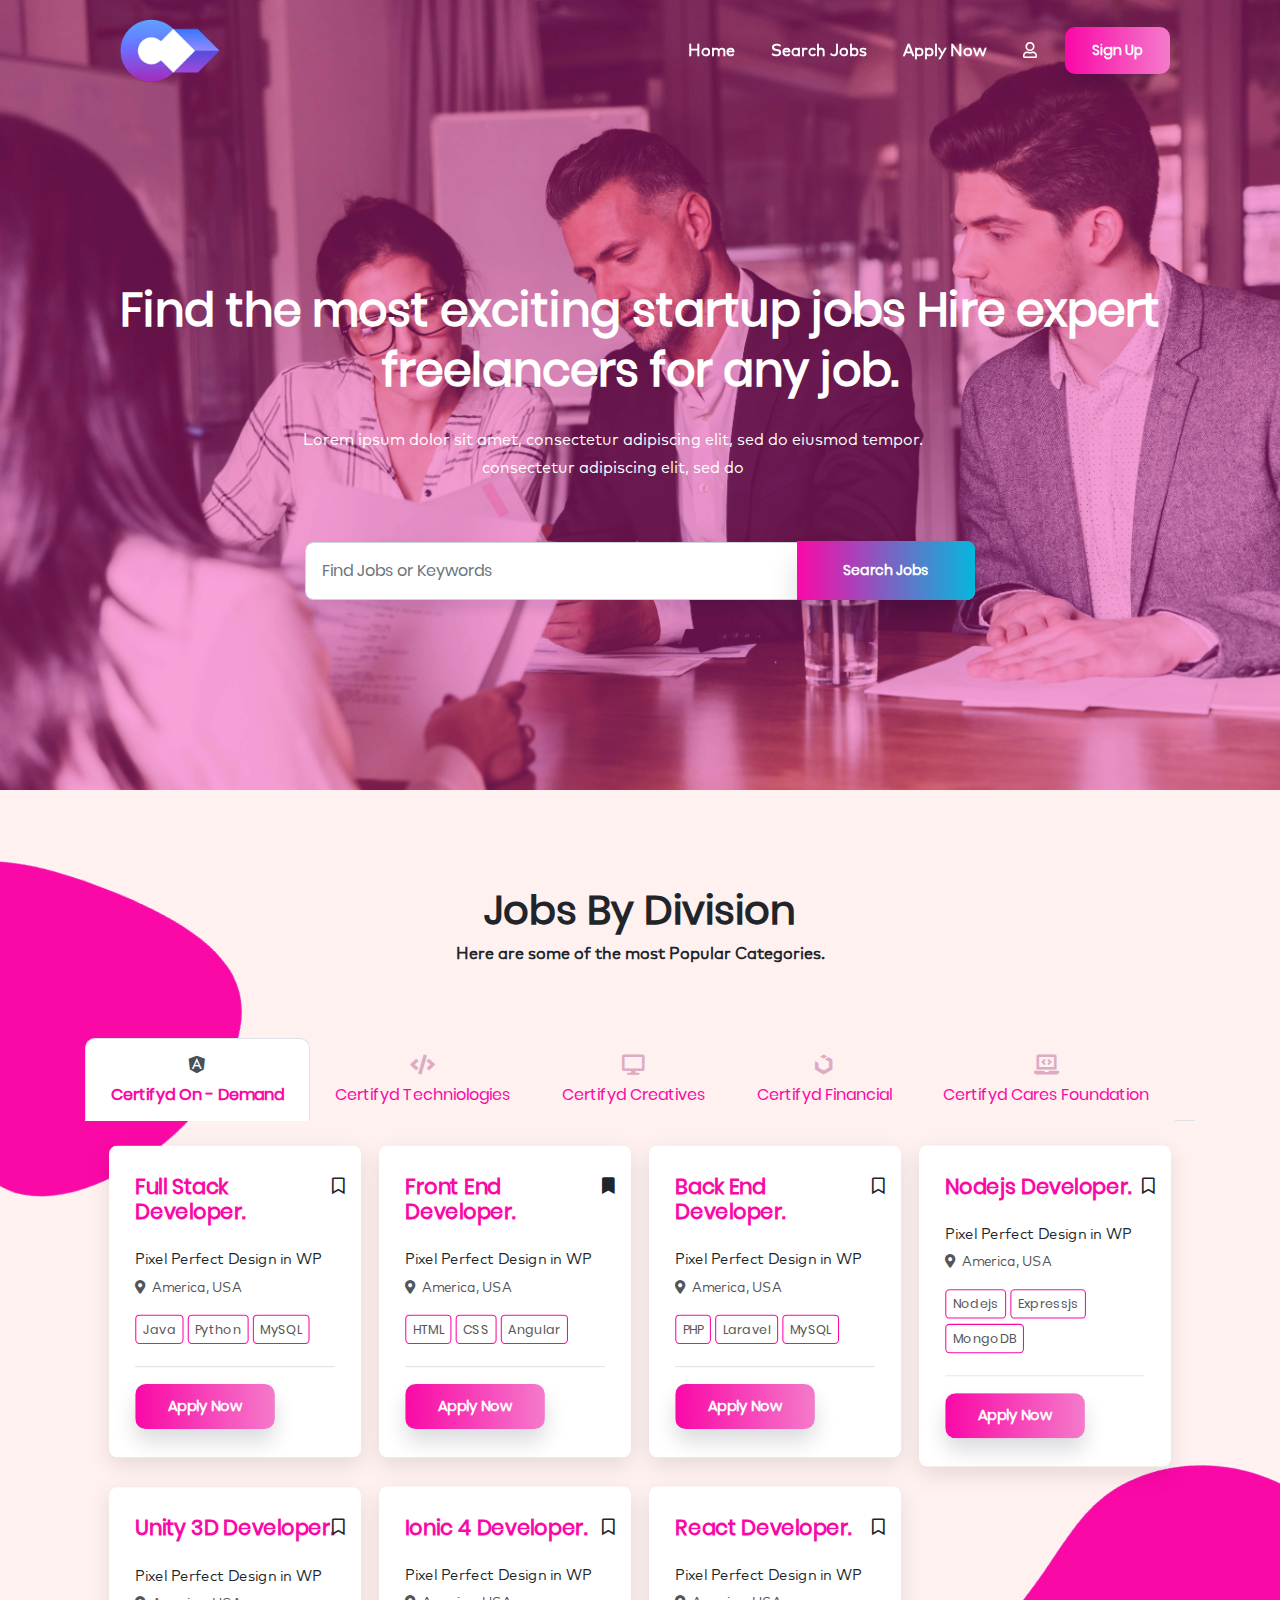
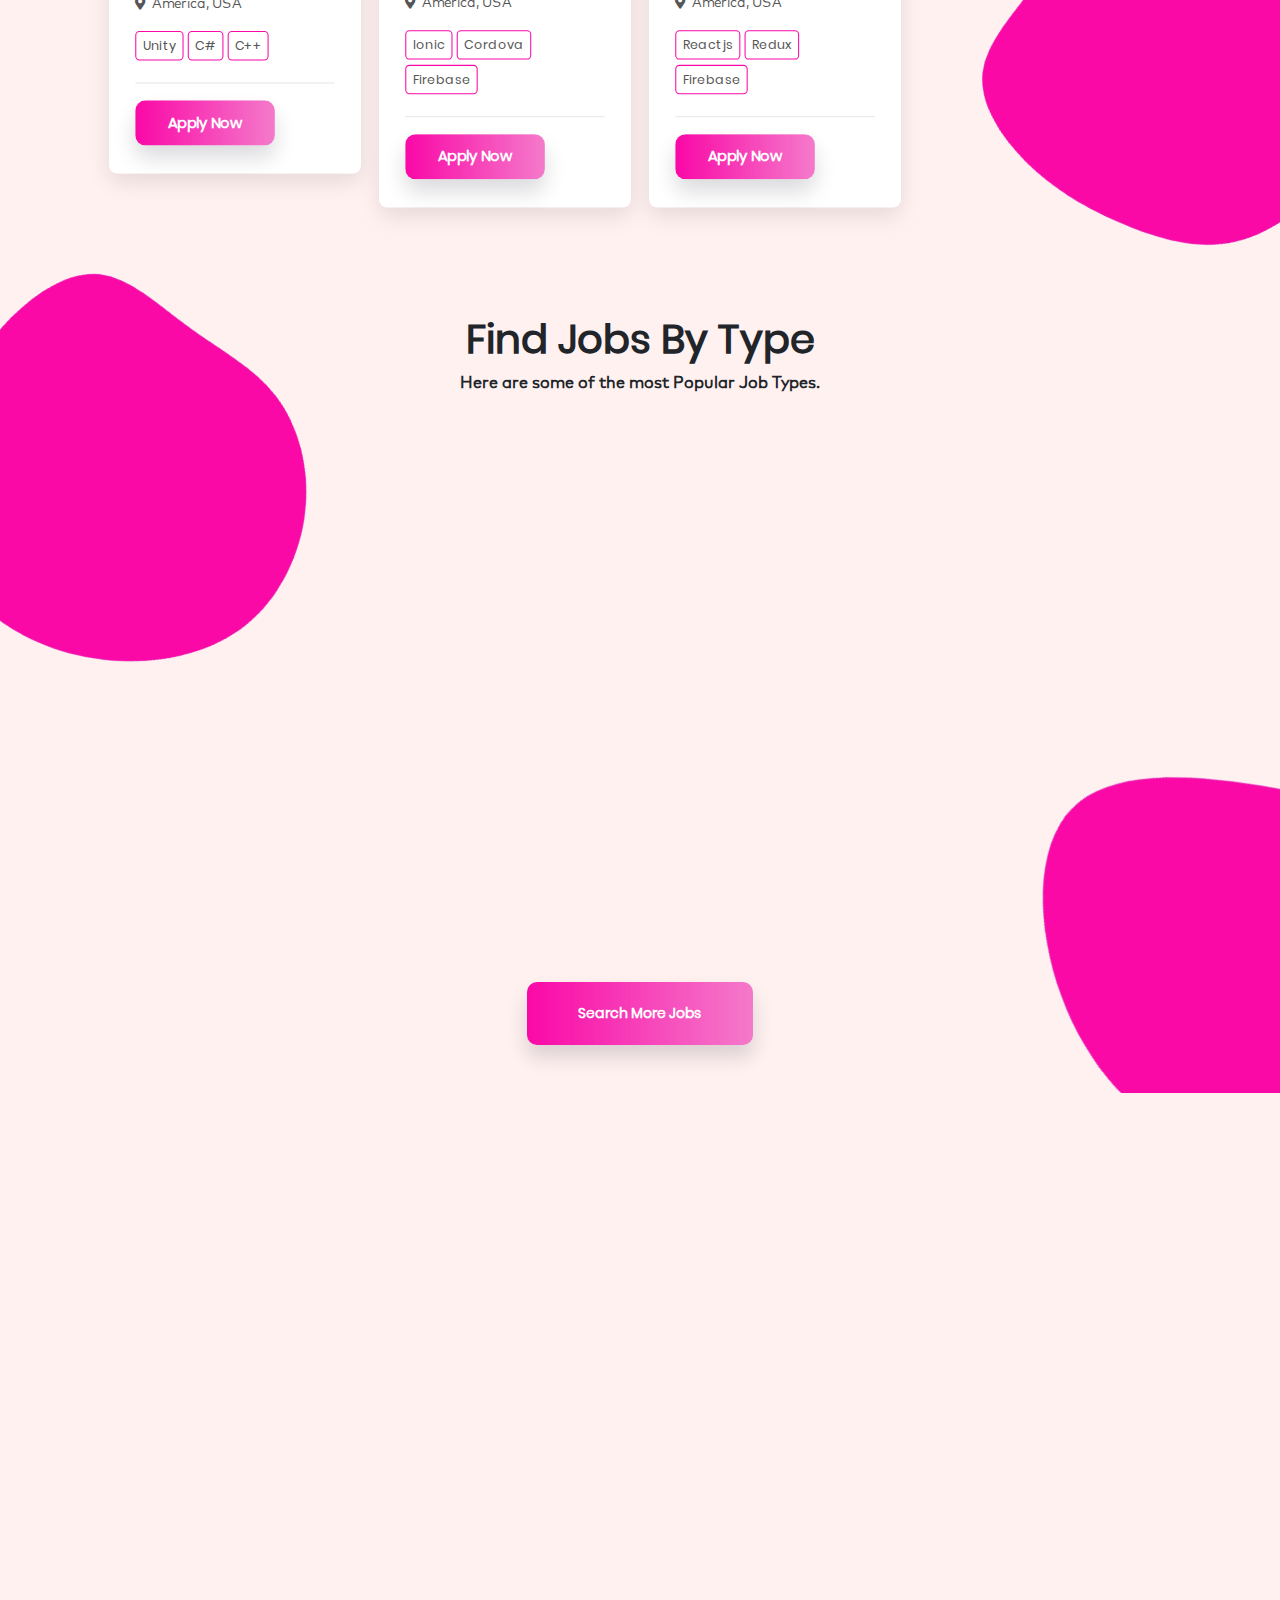
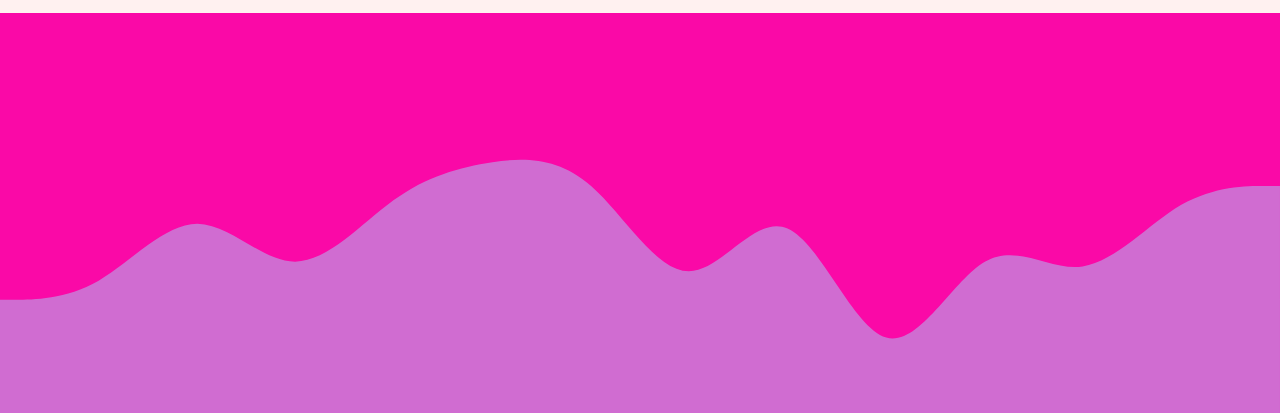
==== commit dca97b6e: "job description done, Footer is completed, all the given changes done!" ====
--- a/index.html
+++ b/index.html
@@ -1,6 +1,7 @@
 <!doctype html>
 <html lang="en">
-  <head>
+
+<head>
     <title>Career Jobs - Home</title>
     <!-- Required meta tags -->
     <meta charset="utf-8">
@@ -12,88 +13,86 @@
     <link rel="stylesheet" href="assets/css/owl.carousel.min.css">
     <link rel="stylesheet" href="assets/css/aos.css">
     <link rel="stylesheet" href="https://use.fontawesome.com/releases/v5.8.1/css/all.css">
-    
-    
-    
+
+
+
     <link rel="stylesheet" href="assets/css/style.css">
-  </head>
-  <!-- <body class="mCustomScrollbar"> -->
-  <body>
+</head>
+<!-- <body class="mCustomScrollbar"> -->
+
+<body>
     <!-- HEADER Starts-->
     <header class="header">
-      <div id="header-sticky-wrapper" class="sticky-wrapper fixed-top is-sticky">
-        <nav class="navbar navbar-expand-lg navbar-light" id="navbar">
-          <div class="container">
-            <div class="col-lg-2 col-md-2 col-sm-2 col-2">
-              <a class="navbar-brand" href="index.html">
-                <img src="assets/images/logo2.png" class="img-fluid img-responsive" alt="Bidking" title="Golf Consultation">
-              </a>
-            </div>
-            <!-- new menu btn-->
-            <div class="menu_container navbar-toggler" data-toggle="collapse" data-target="#navbarResponsive" aria-controls="navbarResponsive" aria-expanded="false" aria-label="Toggle navigation" onclick="myFunction(this)">
-              <div class="bar1"></div>
-              <div class="bar2"></div>
-              <div class="bar3"></div>
-            </div>
-            <div class="col-lg-10 col-md-12 col-sm-12 col-12">
-              
-              <div class="collapse navbar-collapse" id="navbarResponsive">
-                <ul class="navbar-nav ml-auto">
-                  <li class="nav-item">
-                    <a class="nav-link smooth"  href="index.html">Home</a>
-                  </li>
-                  
-                  <li class="nav-item">
-                    <a class="nav-link smooth"  href="#">Search Jobs</a>
-                  </li>
-                  <li class="nav-item">
-                    <a class="nav-link smooth" href="#">Apply Now</a>
-                  </li>
-                  <li class="nav-item">
-                    <a class="nav-link smooth" href="#">Contact Us</a>
-                  </li>
-
-                  <li class="nav-item nav_icon add_fav">
-                    <a class="nav-link smooth" href="">
-                      <i class="far fa-user"></i>
-                    </a>
-                  </li>
-                
-                  <li class="nav-item nav_signup">
-                    <button class="btn btn_signup" title="Get Started">Sign Up</button>
-                  </li>
-
-                </ul>
-              </div>
-            </div>
-            <!-- end of navbar responsive -->
-            
-          </div>
-        </nav>
-      </div>
+        <div id="header-sticky-wrapper" class="sticky-wrapper fixed-top is-sticky">
+            <nav class="navbar navbar-expand-lg navbar-light" id="navbar">
+                <div class="container">
+                    <div class="col-lg-2 col-md-2 col-sm-2 col-2">
+                        <a class="navbar-brand" href="index.html">
+                            <img src="assets/images/logo2.png" class="img-fluid img-responsive" alt="Bidking" title="Golf Consultation">
+                        </a>
+                    </div>
+                    <!-- new menu btn-->
+                    <div class="menu_container navbar-toggler" data-toggle="collapse" data-target="#navbarResponsive" aria-controls="navbarResponsive" aria-expanded="false" aria-label="Toggle navigation" onclick="myFunction(this)">
+                        <div class="bar1"></div>
+                        <div class="bar2"></div>
+                        <div class="bar3"></div>
+                    </div>
+                    <div class="col-lg-10 col-md-12 col-sm-12 col-12">
+
+                        <div class="collapse navbar-collapse" id="navbarResponsive">
+                            <ul class="navbar-nav ml-auto">
+                                <li class="nav-item">
+                                    <a class="nav-link smooth" href="index.html">Home</a>
+                                </li>
+
+                                <li class="nav-item">
+                                    <a class="nav-link smooth" href="searchjobs.html">Search Jobs</a>
+                                </li>
+                                <li class="nav-item">
+                                    <a class="nav-link smooth" href="#">Apply Now</a>
+                                </li>
+
+                                <li class="nav-item nav_icon add_fav">
+                                    <a class="nav-link smooth" href="">
+                                        <i class="far fa-user"></i>
+                                    </a>
+                                </li>
+
+                                <li class="nav-item nav_signup">
+                                    <button class="btn btn_signup" title="Get Started">Sign Up</button>
+                                </li>
+
+                            </ul>
+                        </div>
+                    </div>
+                    <!-- end of navbar responsive -->
+
+                </div>
+            </nav>
+        </div>
     </header>
     <!-- HEADER Ends-->
 
     <!-- HEADER SLIDER Starts -->
     <section id="Banner">
-     <div class="banner_cover"></div>
-      <div class="container">
-        <div class="banner_inner">
-         
-        <h1 class="headingh1">Find the most exciting startup jobs Hire expert freelancers for any job.</h1>
-        <p class="banner_inner_parah">Lorem ipsum dolor sit amet, consectetur adipiscing elit, sed do eiusmod tempor. consectetur adipiscing elit, sed do</p>
-        <div class="header-search-form text-center">
-                            
-          <div class="form-group header-search-input" style="position: relative;">
-              <input type="text" class="form-control" id="formGroupExampleInput" placeholder="Find Jobs or Keywords">
-            <button class="btn header-search-btn n_banner_btn" type="button">Search Jobs</button>
+        <div class="banner_cover"></div>
+        <div class="container">
+            <div class="banner_inner">
+
+                <h1 class="headingh1">Find the most exciting startup jobs Hire expert freelancers for any job.</h1>
+                <p class="banner_inner_parah">Lorem ipsum dolor sit amet, consectetur adipiscing elit, sed do eiusmod tempor. consectetur adipiscing elit, sed do</p>
+                <div class="header-search-form text-center">
+
+                    <div class="form-group header-search-input" style="position: relative;">
+                        <input type="text" class="form-control" id="formGroupExampleInput" placeholder="Find Jobs or Keywords">
+                        <button class="btn header-search-btn n_banner_btn" type="button">Search Jobs</button>
+                    </div>
+                </div>
+
             </div>
         </div>
 
-      </div>
-      </div>
-          
-      <!-- <div id="angle-bg">
+        <!-- <div id="angle-bg">
         <canvas width="1208" height="661"></canvas>
       </div> -->
     </section>
@@ -102,923 +101,980 @@
     <!-- Jobs By Category Starts- -->
 
     <section id="jobs_bycategory">
-      <div class="cat_cover"> 
-        <div class="cat_blob">
-          <img src="assets/images/blob01.PNG" class="blob01" alt="">
-          <img src="assets/images/blob02.PNG" class="blob02" alt="">
-        </div>  
-        
-      <div class="container">
-        <div class="row">
-          <div class="col-lg-12 col-md-12">
-          <div class="jobs_bycategory_inner">
-            <h2 class="headingh2">Jobs By Category</h2>
-            <p class="jobs_bycat_main_parah">Here are some of the most Popular Categories.</p>
-          </div>
-          </div>
+        <div class="cat_cover">
+            <div class="cat_blob">
+                <img src="assets/images/blob01.PNG" class="blob01" alt="">
+                <img src="assets/images/blob02.PNG" class="blob02" alt="">
+            </div>
+
+            <div class="container">
+                <div class="row">
+                    <div class="col-lg-12 col-md-12">
+                        <div class="jobs_bycategory_inner">
+                            <h2 class="headingh2">Jobs By Division</h2>
+                            <p class="jobs_bycat_main_parah">Here are some of the most Popular Categories.</p>
+                        </div>
+                    </div>
+                </div>
+
+                <div class="select_job_cat">
+                    <nav class="segment_bottom" id="segment_category">
+                        <div class="nav nav-tabs" id="nav-tab" role="tablist">
+                            <a class="nav-item nav-link active" id="nav-one-tab" data-toggle="tab" href="#nav-one" role="tab" aria-controls="nav-one" aria-selected="true">
+                                <i class="fab fa-angular"></i>
+                                <h6>Certifyd On - Demand</h6>
+                            </a>
+                            <a class="nav-item nav-link" id="nav-two-tab" data-toggle="tab" href="#nav-two" role="tab" aria-controls="nav-two" aria-selected="false">
+                                <i class="fas fa-code"></i>
+                                <h6>Certifyd Techniologies</h6>
+                            </a>
+                            <a class="nav-item nav-link" id="nav-three-tab" data-toggle="tab" href="#nav-three" role="tab" aria-controls="nav-three" aria-selected="false">
+                                <i class="fas fa-desktop"></i>
+                                <h6>Certifyd Creatives</h6>
+                            </a>
+                            <a class="nav-item nav-link" id="nav-four-tab" data-toggle="tab" href="#nav-four" role="tab" aria-controls="nav-four" aria-selected="false">
+                                <i class="fab fa-uikit"></i>
+                                <h6>Certifyd Financial</h6>
+                            </a>
+                            <a class="nav-item nav-link" id="nav-five-tab" data-toggle="tab" href="#nav-five" role="tab" aria-controls="nav-five" aria-selected="false">
+                                <!-- <i class="fab fa-unity"></i> -->
+                                <i class="fas fa-laptop-code"></i>
+                                <h6>Certifyd Cares Foundation</h6>
+                            </a>
+                            <!-- <a class="nav-item nav-link" id="nav-six-tab" data-toggle="tab" href="#nav-six" role="tab" aria-controls="nav-six" aria-selected="false">
+                                <i class="fas fa-pencil-ruler"></i>
+                                <h6>Graphics Designer</h6>
+                            </a>
+                            <a class="nav-item nav-link" id="nav-seven-tab" data-toggle="tab" href="#" role="tab" aria-controls="nav-seven" aria-selected="false">
+                                <i class="fas fa-plus-square"></i>
+                                <h6>Find More</h6>
+                            </a> -->
+
+                        </div>
+                    </nav>
+
+                    <div class="tab-content" id="nav-tabContent">
+                        <!-- Full Stack segment bottom start -->
+                        <div class="tab-pane fade show active" id="nav-one" role="tabpanel" aria-labelledby="nav-one-tab">
+
+                            <!-- Full Stack Starts -->
+                            <section class="container-fluid">
+
+                                <div class="cat_content_cover">
+                                    <div class="row">
+
+                                        <div class="col-lg-3 col-md-4 col-sm-6 col-12">
+                                            <div class="cat_job_box">
+                                                <div class="job_description">
+                                                    <span class="cat_job_saved"><i class="far fa-bookmark"></i></span>
+                                                    <h3 class="job_title"><a href="#">Full Stack Developer.</a></h3>
+                                                    <p class="job_info">Pixel Perfect Design in WP</p>
+                                                    <div class="job_location">
+                                                        <p><i class="fas fa-map-marker-alt"></i>America, USA</p>
+                                                    </div>
+
+                                                    <span class="job_tech_tags">Java</span>
+                                                    <span class="job_tech_tags">Python</span>
+                                                    <span class="job_tech_tags">MySQL</span>
+                                                    <hr />
+                                                    <button class="btn btn_applynow"> Apply Now</button>
+
+                                                </div>
+                                            </div>
+                                        </div>
+
+                                        <div class="col-lg-3 col-md-4 col-sm-6 col-12">
+                                            <div class="cat_job_box">
+                                                <div class="job_description">
+                                                    <span class="cat_job_saved"><i class="fas fa-bookmark"></i></span>
+                                                    <h3 class="job_title"><a href="#">Front End Developer.</a></h3>
+                                                    <p class="job_info">Pixel Perfect Design in WP</p>
+                                                    <div class="job_location">
+                                                        <p><i class="fas fa-map-marker-alt"></i>America, USA</p>
+                                                    </div>
+
+                                                    <span class="job_tech_tags">HTML</span>
+                                                    <span class="job_tech_tags">CSS</span>
+                                                    <span class="job_tech_tags">Angular</span>
+                                                    <hr />
+                                                    <button class="btn btn_applynow"> Apply Now</button>
+                                                </div>
+                                            </div>
+                                        </div>
+
+                                        <div class="col-lg-3 col-md-4 col-sm-6 col-12">
+                                            <div class="cat_job_box">
+                                                <div class="job_description">
+                                                    <span class="cat_job_saved"><i class="far fa-bookmark"></i></span>
+                                                    <h3 class="job_title"><a href="#">Back End Developer.</a></h3>
+                                                    <p class="job_info">Pixel Perfect Design in WP</p>
+                                                    <div class="job_location">
+                                                        <p><i class="fas fa-map-marker-alt"></i>America, USA</p>
+                                                    </div>
+
+                                                    <span class="job_tech_tags">PHP</span>
+                                                    <span class="job_tech_tags">Laravel</span>
+                                                    <span class="job_tech_tags">MySQL</span>
+                                                    <hr />
+                                                    <button class="btn btn_applynow"> Apply Now</button>
+                                                </div>
+                                            </div>
+                                        </div>
+
+                                        <div class="col-lg-3 col-md-4 col-sm-6 col-12">
+                                            <div class="cat_job_box">
+                                                <div class="job_description">
+                                                    <span class="cat_job_saved"><i class="far fa-bookmark"></i></span>
+                                                    <h3 class="job_title"><a href="#">Nodejs Developer.</a></h3>
+                                                    <p class="job_info">Pixel Perfect Design in WP</p>
+                                                    <div class="job_location">
+                                                        <p><i class="fas fa-map-marker-alt"></i>America, USA</p>
+                                                    </div>
+
+                                                    <span class="job_tech_tags">Nodejs</span>
+                                                    <span class="job_tech_tags">Expressjs</span>
+                                                    <span class="job_tech_tags">MongoDB</span>
+                                                    <hr />
+                                                    <button class="btn btn_applynow"> Apply Now</button>
+                                                </div>
+                                            </div>
+                                        </div>
+
+                                        <div class="col-lg-3 col-md-4 col-sm-6 col-12">
+                                            <div class="cat_job_box">
+                                                <div class="job_description">
+                                                    <span class="cat_job_saved"><i class="far fa-bookmark"></i></span>
+                                                    <h3 class="job_title"><a href="#">Unity 3D Developer.</a></h3>
+                                                    <p class="job_info">Pixel Perfect Design in WP</p>
+                                                    <div class="job_location">
+                                                        <p><i class="fas fa-map-marker-alt"></i>America, USA</p>
+                                                    </div>
+
+                                                    <span class="job_tech_tags">Unity</span>
+                                                    <span class="job_tech_tags">C#</span>
+                                                    <span class="job_tech_tags">C++</span>
+                                                    <hr />
+                                                    <button class="btn btn_applynow"> Apply Now</button>
+                                                </div>
+                                            </div>
+                                        </div>
+
+                                        <div class="col-lg-3 col-md-4 col-sm-6 col-12">
+                                            <div class="cat_job_box">
+                                                <div class="job_description">
+                                                    <span class="cat_job_saved"><i class="far fa-bookmark"></i></span>
+                                                    <h3 class="job_title"><a href="#">Ionic 4 Developer.</a></h3>
+                                                    <p class="job_info">Pixel Perfect Design in WP</p>
+                                                    <div class="job_location">
+                                                        <p><i class="fas fa-map-marker-alt"></i>America, USA</p>
+                                                    </div>
+
+                                                    <span class="job_tech_tags">Ionic</span>
+                                                    <span class="job_tech_tags">Cordova</span>
+                                                    <span class="job_tech_tags">Firebase</span>
+                                                    <hr />
+                                                    <button class="btn btn_applynow"> Apply Now</button>
+                                                </div>
+                                            </div>
+                                        </div>
+
+                                        <div class="col-lg-3 col-md-4 col-sm-6 col-12">
+                                            <div class="cat_job_box">
+                                                <div class="job_description">
+                                                    <span class="cat_job_saved"><i class="far fa-bookmark"></i></span>
+                                                    <h3 class="job_title"><a href="#">React Developer.</a></h3>
+                                                    <p class="job_info">Pixel Perfect Design in WP</p>
+                                                    <div class="job_location">
+                                                        <p><i class="fas fa-map-marker-alt"></i>America, USA</p>
+                                                    </div>
+
+                                                    <span class="job_tech_tags">Reactjs</span>
+                                                    <span class="job_tech_tags">Redux</span>
+                                                    <span class="job_tech_tags">Firebase</span>
+                                                    <hr />
+                                                    <button class="btn btn_applynow"> Apply Now</button>
+                                                </div>
+                                            </div>
+                                        </div>
+
+
+
+                                    </div>
+                                </div>
+
+                            </section>
+                            <!-- Full Stack ends -->
+                        </div>
+                        <!-- Full Stack Segment ends -->
+
+                        <div class="tab-pane fade show" id="nav-two" role="tabpanel" aria-labelledby="nav-two-tab">
+
+                            <!-- Front End Starts here -->
+                            <section class="container-fluid">
+
+                                <div class="cat_content_cover">
+                                    <div class="row">
+
+                                        <div class="col-lg-3 col-md-4 col-sm-6 col-12">
+                                            <div class="cat_job_box">
+                                                <div class="job_description">
+                                                    <h3 class="job_title"><a href="#">SAP Developer.</a></h3>
+                                                    <p class="job_info">Pixel Perfect Design in WP</p>
+                                                    <div class="job_location">
+                                                        <p><i class="fas fa-map-marker-alt"></i>America, USA</p>
+                                                    </div>
+
+                                                    <span class="job_tech_tags">SAP</span>
+                                                    <span class="job_tech_tags">SAP E</span>
+                                                    <span class="job_tech_tags">+ 3 More</span>
+                                                    <hr />
+                                                    <button class="btn btn_applynow"> Apply Now</button>
+                                                </div>
+                                            </div>
+                                        </div>
+
+                                        <div class="col-lg-3 col-md-4 col-sm-6 col-12">
+                                            <div class="cat_job_box">
+                                                <div class="job_description">
+                                                    <h3 class="job_title"><a href="#">Devops Engineer.</a></h3>
+                                                    <p class="job_info">Pixel Perfect Design in WP</p>
+                                                    <div class="job_location">
+                                                        <p><i class="fas fa-map-marker-alt"></i>America, USA</p>
+                                                    </div>
+                                                    <span class="job_tech_tags">Devops</span>
+                                                    <span class="job_tech_tags">Sap</span>
+                                                    <span class="job_tech_tags">+ 3 More</span>
+                                                    <hr />
+                                                    <button class="btn btn_applynow"> Apply Now</button>
+                                                </div>
+                                            </div>
+                                        </div>
+
+                                        <div class="col-lg-3 col-md-4 col-sm-6 col-12">
+                                            <div class="cat_job_box">
+                                                <div class="job_description">
+                                                    <h3 class="job_title"><a href="#">Cloud Engineer.</a></h3>
+                                                    <p class="job_info">Pixel Perfect Design in WP</p>
+                                                    <div class="job_location">
+                                                        <p><i class="fas fa-map-marker-alt"></i>America, USA</p>
+                                                    </div>
+                                                    <span class="job_tech_tags">AWS</span>
+                                                    <span class="job_tech_tags">Cloud</span>
+                                                    <span class="job_tech_tags">+ 3 More</span>
+                                                    <hr />
+                                                    <button class="btn btn_applynow"> Apply Now</button>
+                                                </div>
+                                            </div>
+                                        </div>
+
+                                        <div class="col-lg-3 col-md-4 col-sm-6 col-12">
+                                            <div class="cat_job_box">
+                                                <div class="job_description">
+                                                    <h3 class="job_title"><a href="#">Salesforce Developer.</a></h3>
+                                                    <p class="job_info">Pixel Perfect Design in WP</p>
+                                                    <div class="job_location">
+                                                        <p><i class="fas fa-map-marker-alt"></i>America, USA</p>
+                                                    </div>
+                                                    <span class="job_tech_tags">Sap</span>
+                                                    <span class="job_tech_tags">Sf lang</span>
+                                                    <span class="job_tech_tags">+ 3 More</span>
+                                                    <hr />
+                                                    <button class="btn btn_applynow"> Apply Now</button>
+                                                </div>
+                                            </div>
+                                        </div>
+
+                                        <div class="col-lg-3 col-md-4 col-sm-6 col-12">
+                                            <div class="cat_job_box">
+                                                <div class="job_description">
+                                                    <h3 class="job_title"><a href="#">Python Developer.</a></h3>
+                                                    <p class="job_info">Pixel Perfect Design in WP</p>
+                                                    <div class="job_location">
+                                                        <p><i class="fas fa-map-marker-alt"></i>America, USA</p>
+                                                    </div>
+                                                    <span class="job_tech_tags">Python</span>
+                                                    <span class="job_tech_tags">Django</span>
+                                                    <span class="job_tech_tags">+ 3 More</span>
+                                                    <hr />
+                                                    <button class="btn btn_applynow"> Apply Now</button>
+                                                </div>
+                                            </div>
+                                        </div>
+
+                                    </div>
+                                </div>
+                            </section>
+                            <!-- Front End Ends -->
+                        </div>
+                        <!-- Front End Segment Ends -->
+
+                        <div class="tab-pane fade show" id="nav-three" role="tabpanel" aria-labelledby="nav-three-tab">
+
+                            <!-- Ionic Starts here -->
+                            <section class="container-fluid">
+
+                                <div class="cat_content_cover">
+                                    <div class="row">
+
+                                        <div class="col-lg-3 col-md-4 col-sm-6 col-12">
+                                            <div class="cat_job_box">
+                                                <div class="job_description">
+                                                    <h3 class="job_title"><a href="#">Ionic 4 Developer.</a></h3>
+                                                    <p class="job_info">Pixel Perfect Design in WP</p>
+                                                    <div class="job_location">
+                                                        <p><i class="fas fa-map-marker-alt"></i>America, USA</p>
+                                                    </div>
+                                                    <span class="job_tech_tags">Ionic</span>
+                                                    <span class="job_tech_tags">Cordova</span>
+                                                    <span class="job_tech_tags">+ 3 More</span>
+                                                    <hr />
+                                                    <button class="btn btn_applynow"> Apply Now</button>
+                                                </div>
+                                            </div>
+                                        </div>
+
+                                        <div class="col-lg-3 col-md-4 col-sm-6 col-12">
+                                            <div class="cat_job_box">
+                                                <div class="job_description">
+                                                    <h3 class="job_title"><a href="#">Front End Developer.</a></h3>
+                                                    <p class="job_info">Pixel Perfect Design in WP</p>
+                                                    <div class="job_location">
+                                                        <p><i class="fas fa-map-marker-alt"></i>America, USA</p>
+                                                    </div>
+                                                    <span class="job_tech_tags">HTML</span>
+                                                    <span class="job_tech_tags">CSS</span>
+                                                    <span class="job_tech_tags">+ 3 More</span>
+                                                    <hr />
+                                                    <button class="btn btn_applynow"> Apply Now</button>
+                                                </div>
+                                            </div>
+                                        </div>
+
+                                        <div class="col-lg-3 col-md-4 col-sm-6 col-12">
+                                            <div class="cat_job_box">
+                                                <div class="job_description">
+                                                    <h3 class="job_title"><a href="#">UI/UX Developer.</a></h3>
+                                                    <p class="job_info">Pixel Perfect Design in WP</p>
+                                                    <div class="job_location">
+                                                        <p><i class="fas fa-map-marker-alt"></i>America, USA</p>
+                                                    </div>
+                                                    <span class="job_tech_tags">UI/UX</span>
+                                                    <span class="job_tech_tags">AdobeXD</span>
+                                                    <span class="job_tech_tags">+ 3 More</span>
+                                                    <hr />
+                                                    <button class="btn btn_applynow"> Apply Now</button>
+                                                </div>
+                                            </div>
+                                        </div>
+
+                                        <div class="col-lg-3 col-md-4 col-sm-6 col-12">
+                                            <div class="cat_job_box">
+                                                <div class="job_description">
+                                                    <h3 class="job_title"><a href="#">Graphics Designer.</a></h3>
+                                                    <p class="job_info">Pixel Perfect Design in WP</p>
+                                                    <div class="job_location">
+                                                        <p><i class="fas fa-map-marker-alt"></i>America, USA</p>
+                                                    </div>
+                                                    <span class="job_tech_tags">Photoshop</span>
+                                                    <span class="job_tech_tags">Illustrator</span>
+                                                    <span class="job_tech_tags">+ 3 More</span>
+                                                    <hr />
+                                                    <button class="btn btn_applynow"> Apply Now</button>
+                                                </div>
+                                            </div>
+                                        </div>
+
+
+                                    </div>
+                                </div>
+                            </section>
+                            <!-- Ionic End Ends -->
+                        </div>
+                        <!-- Ionic End Segment Ends -->
+
+                        <div class="tab-pane fade show" id="nav-four" role="tabpanel" aria-labelledby="nav-four-tab">
+
+                            <!-- UI UX Starts here -->
+                            <section class="container-fluid">
+
+                                <div class="cat_content_cover">
+                                    <div class="row">
+
+                                        <div class="col-lg-3 col-md-4 col-sm-6 col-12">
+                                            <div class="cat_job_box">
+                                                <div class="job_description">
+                                                    <h3 class="job_title"><a href="#">Financial Risk Manager.</a></h3>
+                                                    <p class="job_info">Pixel Perfect Design in WP</p>
+                                                    <div class="job_location">
+                                                        <p><i class="fas fa-map-marker-alt"></i>America, USA</p>
+                                                    </div>
+                                                    <span class="job_tech_tags">Finance</span>
+                                                    <span class="job_tech_tags">Tax</span>
+                                                    <span class="job_tech_tags">+ 3 More</span>
+                                                    <hr />
+                                                    <button class="btn btn_applynow"> Apply Now</button>
+                                                </div>
+                                            </div>
+                                        </div>
+
+                                        <div class="col-lg-3 col-md-4 col-sm-6 col-12">
+                                            <div class="cat_job_box">
+                                                <div class="job_description">
+                                                    <h3 class="job_title"><a href="#">Financial Analyst.</a></h3>
+                                                    <p class="job_info">Pixel Perfect Design in WP</p>
+                                                    <div class="job_location">
+                                                        <p><i class="fas fa-map-marker-alt"></i>America, USA</p>
+                                                    </div>
+                                                    <span class="job_tech_tags">Tax</span>
+                                                    <span class="job_tech_tags">Finance</span>
+                                                    <span class="job_tech_tags">+ 3 More</span>
+                                                    <hr />
+                                                    <button class="btn btn_applynow"> Apply Now</button>
+                                                </div>
+                                            </div>
+                                        </div>
+
+
+                                        <div class="col-lg-3 col-md-4 col-sm-6 col-12">
+                                            <div class="cat_job_box">
+                                                <div class="job_description">
+                                                    <h3 class="job_title"><a href="#">Chartered Accountant.</a></h3>
+                                                    <p class="job_info">Pixel Perfect Design in WP</p>
+                                                    <div class="job_location">
+                                                        <p><i class="fas fa-map-marker-alt"></i>America, USA</p>
+                                                    </div>
+                                                    <span class="job_tech_tags">CA</span>
+                                                    <span class="job_tech_tags">Banking</span>
+                                                    <span class="job_tech_tags">+ 3 More</span>
+                                                    <hr />
+                                                    <button class="btn btn_applynow"> Apply Now</button>
+                                                </div>
+                                            </div>
+                                        </div>
+
+                                        <div class="col-lg-3 col-md-4 col-sm-6 col-12">
+                                            <div class="cat_job_box">
+                                                <div class="job_description">
+                                                    <h3 class="job_title"><a href="#">Equity Researcher.</a></h3>
+                                                    <p class="job_info">Pixel Perfect Design in WP</p>
+                                                    <div class="job_location">
+                                                        <p><i class="fas fa-map-marker-alt"></i>America, USA</p>
+                                                    </div>
+                                                    <span class="job_tech_tags">Equity</span>
+                                                    <span class="job_tech_tags">Research</span>
+                                                    <span class="job_tech_tags">+ 3 More</span>
+                                                    <hr />
+                                                    <button class="btn btn_applynow"> Apply Now</button>
+                                                </div>
+                                            </div>
+                                        </div>
+
+                                        <div class="col-lg-3 col-md-4 col-sm-6 col-12">
+                                            <div class="cat_job_box">
+                                                <div class="job_description">
+                                                    <h3 class="job_title"><a href="#">Credit Analyst.</a></h3>
+                                                    <p class="job_info">Pixel Perfect Design in WP</p>
+                                                    <div class="job_location">
+                                                        <p><i class="fas fa-map-marker-alt"></i>America, USA</p>
+                                                    </div>
+                                                    <span class="job_tech_tags">Credit</span>
+                                                    <span class="job_tech_tags">Finance</span>
+                                                    <span class="job_tech_tags">+ 3 More</span>
+                                                    <hr />
+                                                    <button class="btn btn_applynow"> Apply Now</button>
+                                                </div>
+                                            </div>
+                                        </div>
+
+                                    </div>
+                                </div>
+                            </section>
+                            <!-- UI UX Ends -->
+                        </div>
+                        <!-- UI UX Segment Ends -->
+
+                        <div class="tab-pane fade show" id="nav-five" role="tabpanel" aria-labelledby="nav-five-tab">
+
+                            <!-- Unity Starts here -->
+                            <section class="container-fluid">
+
+                                <div class="cat_content_cover">
+                                    <div class="row">
+
+                                        <div class="col-lg-3 col-md-4 col-sm-6 col-12">
+                                            <div class="cat_job_box">
+                                                <div class="job_description">
+                                                    <h3 class="job_title"><a href="#">Insurance Officer.</a></h3>
+                                                    <p class="job_info">Pixel Perfect Design in WP</p>
+                                                    <div class="job_location">
+                                                        <p><i class="fas fa-map-marker-alt"></i>America, USA</p>
+                                                    </div>
+                                                    <span class="job_tech_tags">Health</span>
+                                                    <span class="job_tech_tags">Insurance</span>
+                                                    <span class="job_tech_tags">+3 More</span>
+                                                    <hr />
+                                                    <button class="btn btn_applynow"> Apply Now</button>
+                                                </div>
+                                            </div>
+                                        </div>
+
+                                        <div class="col-lg-3 col-md-4 col-sm-6 col-12">
+                                            <div class="cat_job_box">
+                                                <div class="job_description">
+                                                    <h3 class="job_title"><a href="#">Health Care Manager.</a></h3>
+                                                    <p class="job_info">Pixel Perfect Design in WP</p>
+                                                    <div class="job_location">
+                                                        <p><i class="fas fa-map-marker-alt"></i>America, USA</p>
+                                                    </div>
+                                                    <span class="job_tech_tags">Health</span>
+                                                    <span class="job_tech_tags">Medication</span>
+                                                    <span class="job_tech_tags">+ 3 More</span>
+                                                    <hr />
+                                                    <button class="btn btn_applynow"> Apply Now</button>
+                                                </div>
+                                            </div>
+                                        </div>
+
+                                        <div class="col-lg-3 col-md-4 col-sm-6 col-12">
+                                            <div class="cat_job_box">
+                                                <div class="job_description">
+                                                    <h3 class="job_title"><a href="#">Insurance Officer.</a></h3>
+                                                    <p class="job_info">Pixel Perfect Design in WP</p>
+                                                    <div class="job_location">
+                                                        <p><i class="fas fa-map-marker-alt"></i>America, USA</p>
+                                                    </div>
+                                                    <span class="job_tech_tags">Health</span>
+                                                    <span class="job_tech_tags">Insurance</span>
+                                                    <span class="job_tech_tags">+3 More</span>
+                                                    <hr />
+                                                    <button class="btn btn_applynow"> Apply Now</button>
+                                                </div>
+                                            </div>
+                                        </div>
+
+                                        <div class="col-lg-3 col-md-4 col-sm-6 col-12">
+                                            <div class="cat_job_box">
+                                                <div class="job_description">
+                                                    <h3 class="job_title"><a href="#">Health Care Manager.</a></h3>
+                                                    <p class="job_info">Pixel Perfect Design in WP</p>
+                                                    <div class="job_location">
+                                                        <p><i class="fas fa-map-marker-alt"></i>America, USA</p>
+                                                    </div>
+                                                    <span class="job_tech_tags">Health</span>
+                                                    <span class="job_tech_tags">Medication</span>
+                                                    <span class="job_tech_tags">+ 3 More</span>
+                                                    <hr />
+                                                    <button class="btn btn_applynow"> Apply Now</button>
+                                                </div>
+                                            </div>
+                                        </div>
+
+
+
+                                    </div>
+                                </div>
+                            </section>
+                            <!-- Unity Ends -->
+                        </div>
+                        <!-- Unity Segment Ends -->
+
+                        <div class="tab-pane fade show" id="nav-six" role="tabpanel" aria-labelledby="nav-six-tab">
+                            <!-- Graphics Starts here -->
+                            <section class="container-fluid">
+
+                                <div class="cat_content_cover">
+                                    <div class="row">
+
+                                        <div class="col-lg-3 col-md-4 col-sm-6 col-12">
+                                            <div class="cat_job_box">
+                                                <div class="job_description">
+                                                    <h3 class="job_title"><a href="#">Graphics(Visual) Designer</a></h3>
+                                                    <p class="job_info">Pixel Perfect Design in WP</p>
+                                                    <div class="job_location">
+                                                        <p><i class="fas fa-map-marker-alt"></i>America, USA</p>
+                                                    </div>
+                                                    <span class="job_tech_tags">Unity</span>
+                                                    <span class="job_tech_tags">C# Sharp</span>
+                                                    <span class="job_tech_tags">+ 3 More</span>
+                                                    <hr />
+                                                    <button class="btn btn_applynow"> Apply Now</button>
+                                                </div>
+                                            </div>
+                                        </div>
+
+                                        <div class="col-lg-3 col-md-4 col-sm-6 col-12">
+                                            <div class="cat_job_box">
+                                                <div class="job_description">
+                                                    <h3 class="job_title"><a href="#">Front End Developer.</a></h3>
+                                                    <p class="job_info">Pixel Perfect Design in WP</p>
+                                                    <div class="job_location">
+                                                        <p><i class="fas fa-map-marker-alt"></i>America, USA</p>
+                                                    </div>
+                                                    <span class="job_tech_tags">HTML</span>
+                                                    <span class="job_tech_tags">CSS</span>
+                                                    <span class="job_tech_tags">+ 3 More</span>
+                                                    <hr />
+                                                    <button class="btn btn_applynow"> Apply Now</button>
+                                                </div>
+                                            </div>
+                                        </div>
+
+                                        <div class="col-lg-3 col-md-4 col-sm-6 col-12">
+                                            <div class="cat_job_box">
+                                                <div class="job_description">
+                                                    <h3 class="job_title"><a href="#">Front End Developer.</a></h3>
+                                                    <p class="job_info">Pixel Perfect Design in WP</p>
+                                                    <div class="job_location">
+                                                        <p><i class="fas fa-map-marker-alt"></i>America, USA</p>
+                                                    </div>
+                                                    <span class="job_tech_tags">HTML</span>
+                                                    <span class="job_tech_tags">CSS</span>
+                                                    <span class="job_tech_tags">+ 3 More</span>
+                                                    <hr />
+                                                    <button class="btn btn_applynow"> Apply Now</button>
+                                                </div>
+                                            </div>
+                                        </div>
+
+                                        <div class="col-lg-3 col-md-4 col-sm-6 col-12">
+                                            <div class="cat_job_box">
+                                                <div class="job_description">
+                                                    <h3 class="job_title"><a href="#">Front End Developer.</a></h3>
+                                                    <p class="job_info">Pixel Perfect Design in WP</p>
+                                                    <div class="job_location">
+                                                        <p><i class="fas fa-map-marker-alt"></i>America, USA</p>
+                                                    </div>
+                                                    <span class="job_tech_tags">HTML</span>
+                                                    <span class="job_tech_tags">CSS</span>
+                                                    <span class="job_tech_tags">+ 3 More</span>
+                                                    <hr />
+                                                    <button class="btn btn_applynow"> Apply Now</button>
+                                                </div>
+                                            </div>
+                                        </div>
+
+                                        <div class="col-lg-3 col-md-4 col-sm-6 col-12">
+                                            <div class="cat_job_box">
+                                                <div class="job_description">
+                                                    <h3 class="job_title"><a href="#">Front End Developer.</a></h3>
+                                                    <p class="job_info">Pixel Perfect Design in WP</p>
+                                                    <div class="job_location">
+                                                        <p><i class="fas fa-map-marker-alt"></i>America, USA</p>
+                                                    </div>
+                                                    <span class="job_tech_tags">HTML</span>
+                                                    <span class="job_tech_tags">CSS</span>
+                                                    <span class="job_tech_tags">+ 3 More</span>
+                                                    <hr />
+                                                    <button class="btn btn_applynow"> Apply Now</button>
+                                                </div>
+                                            </div>
+                                        </div>
+
+                                        <div class="col-lg-3 col-md-4 col-sm-6 col-12">
+                                            <div class="cat_job_box">
+                                                <div class="job_description">
+                                                    <h3 class="job_title"><a href="#">Front End Developer.</a></h3>
+                                                    <p class="job_info">Pixel Perfect Design in WP</p>
+                                                    <div class="job_location">
+                                                        <p><i class="fas fa-map-marker-alt"></i>America, USA</p>
+                                                    </div>
+                                                    <span class="job_tech_tags">HTML</span>
+                                                    <span class="job_tech_tags">CSS</span>
+                                                    <span class="job_tech_tags">+ 3 More</span>
+                                                    <hr />
+                                                    <button class="btn btn_applynow"> Apply Now</button>
+                                                </div>
+                                            </div>
+                                        </div>
+
+                                    </div>
+                                </div>
+                            </section>
+                            <!-- Graphics Ends -->
+                        </div>
+                        <!-- Graphics Segment Ends -->
+
+                    </div>
+
+
+                </div>
+
+            </div>
+
         </div>
-
-        <div class="select_job_cat">   
-          <nav class="segment_bottom" id="segment_category">
-            <div class="nav nav-tabs" id="nav-tab" role="tablist">
-              <a class="nav-item nav-link active" id="nav-one-tab" data-toggle="tab" href="#nav-one" role="tab" aria-controls="nav-one" aria-selected="true">
-                <i class="fab fa-angular"></i>
-                <h6>Full Stack Developer</h6>
-              </a>
-              <a class="nav-item nav-link" id="nav-two-tab" data-toggle="tab" href="#nav-two" role="tab" aria-controls="nav-two" aria-selected="false">
-                <i class="fas fa-code"></i>
-                <h6>Front End Developer</h6>
-              </a>
-              <a class="nav-item nav-link" id="nav-three-tab" data-toggle="tab" href="#nav-three" role="tab" aria-controls="nav-three" aria-selected="false">
-                <i class="fas fa-desktop"></i>
-                <h6>Ionic Developer</h6>
-              </a>
-              <a class="nav-item nav-link" id="nav-four-tab" data-toggle="tab" href="#nav-four" role="tab" aria-controls="nav-four" aria-selected="false">
-                <i class="fab fa-uikit"></i>
-                <h6>UI/UX Developer</h6>
-              </a>
-              <a class="nav-item nav-link" id="nav-five-tab" data-toggle="tab" href="#nav-five" role="tab" aria-controls="nav-five" aria-selected="false">
-                <!-- <i class="fab fa-unity"></i> -->
-                <i class="fas fa-laptop-code"></i>
-                <h6>Unity Developer</h6>
-              </a>
-              <a class="nav-item nav-link" id="nav-six-tab" data-toggle="tab" href="#nav-six" role="tab" aria-controls="nav-six" aria-selected="false">
-                <i class="fas fa-pencil-ruler"></i>
-                <h6>Graphics Designer</h6>
-              </a>
-              <a class="nav-item nav-link" id="nav-seven-tab" data-toggle="tab" href="#" role="tab" aria-controls="nav-seven" aria-selected="false">
-                <i class="fas fa-plus-square"></i>
-                <h6>Find More</h6>
-              </a>
-              
+        </div>
+    </section>
+
+    <!-- Job By Category Ends -->
+
+    <!-- Find Job Type Starts -->
+    <!-- Jobs By Category Starts- -->
+
+    <section id="Find_jobtype">
+        <div class="cat_cover">
+            <div class="find_blob">
+                <img src="assets/images/blob02.PNG" class="blob01" alt="">
+                <img src="assets/images/blob01.PNG" class="blob02" alt="">
             </div>
-          </nav>
-
-          <div class="tab-content" id="nav-tabContent">
-							<!-- Full Stack segment bottom start -->
-							<div class="tab-pane fade show active" id="nav-one" role="tabpanel" aria-labelledby="nav-one-tab">
-              
-                <!-- Full Stack Starts -->			
-										<section class="container-fluid">
-														
-                            <div class="cat_content_cover">
-                              <div class="row">
-                              
-                                <div class="col-lg-3 col-md-4 col-sm-6 col-12">
-                                  <div class="cat_job_box">
-                                    <div class="job_description">
-                                      <span class="cat_job_saved"><i class="far fa-bookmark"></i></span>
-                                        <h3 class="job_title"><a href="#">Full Stack Developer.</a></h3>
-                                        <p class="job_info">Pixel Perfect Design in WP</p>
-                                        <div class="job_location">
-                                          <p><i class="fas fa-map-marker-alt"></i>America, USA</p>
-                                        </div>
-                                         
-                                          <span class="job_tech_tags">Java</span>
-                                          <span class="job_tech_tags">Python</span>
-                                          <span class="job_tech_tags">MySQL</span>
-                                          <hr />
-                                          <button class="btn btn_applynow"> Apply Now</button>
-                                          
+
+            <div class="container">
+                <div class="row">
+                    <div class="col-lg-12 col-md-12">
+                        <div class="jobs_bycategory_inner">
+                            <h2 class="headingh2">Find Jobs By Type</h2>
+                            <p class="jobs_bycat_main_parah">Here are some of the most Popular Job Types.</p>
+                        </div>
+                    </div>
+                </div>
+
+                <div class="row">
+                    <div class="job_list_cover">
+                        <div class="col-lg-12 col-md-12">
+
+                            <div class="job_list_box" data-aos="fade-up">
+                                <div class="job_list_description">
+
+                                    <div class="row">
+                                        <div class="col-lg-4 col-md-4 col-sm-12">
+                                            <h5 class="headingh5">Company Name, Address</h5>
+                                            <h6 class="headingh6">Web Designer</h6>
+                                        </div>
+                                        <div class="col-lg-2 col-md-2 col-sm-12">
+                                            <p class="job_exp"> 2-3 years</p>
+                                        </div>
+                                        <div class="col-lg-2 col-md-2 col-sm-12">
+                                            <p class="job_type"><i class="far fa-clock"></i> &nbsp;Full Time</p>
+                                        </div>
+                                        <div class="col-lg-2 col-md-2 col-sm-12">
+                                            <p class="job_salary"><i class="fas fa-dollar-sign"></i>&nbsp; 4000-5000</p>
+                                        </div>
+                                        <div class="col-lg-2 col-md-2 col-sm-12">
+                                            <button class="btn btn_applynow"> View Details</button>
+                                        </div>
+
                                     </div>
-                                  </div>
-                                </div>
-                    
-                                <div class="col-lg-3 col-md-4 col-sm-6 col-12">
-                                  <div class="cat_job_box">
-                                    <div class="job_description">
-                                      <span class="cat_job_saved"><i class="fas fa-bookmark"></i></span>
-                                        <h3 class="job_title"><a href="#">Full Stack Developer.</a></h3>
-                                        <p class="job_info">Pixel Perfect Design in WP</p>
-                                        <div class="job_location">
-                                          <p><i class="fas fa-map-marker-alt"></i>America, USA</p>
-                                        </div>
-                                          
-                                          <span class="job_tech_tags">Java</span>
-                                          <span class="job_tech_tags">Python</span>
-                                          <span class="job_tech_tags">MySQL</span>
-                                          <hr />
-                                          <button class="btn btn_applynow"> Apply Now</button>
-                                    </div>
-                                  </div>
-                                </div>
-
-                                <div class="col-lg-3 col-md-4 col-sm-6 col-12">
-                                  <div class="cat_job_box">
-                                    <div class="job_description">
-                                      <span class="cat_job_saved"><i class="far fa-bookmark"></i></span>
-                                        <h3 class="job_title"><a href="#">Full Stack Developer.</a></h3>
-                                        <p class="job_info">Pixel Perfect Design in WP</p>
-                                        <div class="job_location">
-                                          <p><i class="fas fa-map-marker-alt"></i>America, USA</p>
-                                        </div>
-                                          
-                                          <span class="job_tech_tags">Java</span>
-                                          <span class="job_tech_tags">Python</span>
-                                          <span class="job_tech_tags">MySQL</span>
-                                          <hr />
-                                          <button class="btn btn_applynow"> Apply Now</button>
-                                    </div>
-                                  </div>
-                                </div>
-
-                                <div class="col-lg-3 col-md-4 col-sm-6 col-12">
-                                  <div class="cat_job_box">
-                                    <div class="job_description">
-                                      <span class="cat_job_saved"><i class="far fa-bookmark"></i></span>
-                                        <h3 class="job_title"><a href="#">Full Stack Developer.</a></h3>
-                                        <p class="job_info">Pixel Perfect Design in WP</p>
-                                        <div class="job_location">
-                                          <p><i class="fas fa-map-marker-alt"></i>America, USA</p>
-                                        </div>
-                                          
-                                          <span class="job_tech_tags">Java</span>
-                                          <span class="job_tech_tags">Python</span>
-                                          <span class="job_tech_tags">MySQL</span>
-                                          <hr />
-                                          <button class="btn btn_applynow"> Apply Now</button>
-                                    </div>
-                                  </div>
-                                </div>
-
-                                <div class="col-lg-3 col-md-4 col-sm-6 col-12">
-                                  <div class="cat_job_box">
-                                    <div class="job_description">
-                                      <span class="cat_job_saved"><i class="far fa-bookmark"></i></span>
-                                        <h3 class="job_title"><a href="#">Full Stack Developer.</a></h3>
-                                        <p class="job_info">Pixel Perfect Design in WP</p>
-                                        <div class="job_location">
-                                          <p><i class="fas fa-map-marker-alt"></i>America, USA</p>
-                                        </div>
-                                          
-                                          <span class="job_tech_tags">Java</span>
-                                          <span class="job_tech_tags">Python</span>
-                                          <span class="job_tech_tags">MySQL</span>
-                                          <hr />
-                                          <button class="btn btn_applynow"> Apply Now</button>  
-                                    </div>
-                                  </div>
-                                </div>
-
-                                <div class="col-lg-3 col-md-4 col-sm-6 col-12">
-                                  <div class="cat_job_box">
-                                    <div class="job_description">
-                                      <span class="cat_job_saved"><i class="far fa-bookmark"></i></span>
-                                        <h3 class="job_title"><a href="#">Full Stack Developer.</a></h3>
-                                        <p class="job_info">Pixel Perfect Design in WP</p>
-                                        <div class="job_location">
-                                          <p><i class="fas fa-map-marker-alt"></i>America, USA</p>
-                                        </div>
-                                        
-                                          <span class="job_tech_tags">Java</span>
-                                          <span class="job_tech_tags">Python</span>
-                                          <span class="job_tech_tags">MySQL</span>
-                                          <hr />
-                                          <button class="btn btn_applynow"> Apply Now</button>
-                                    </div>
-                                  </div>
-                                </div>
-
-                                <div class="col-lg-3 col-md-4 col-sm-6 col-12">
-                                  <div class="cat_job_box">
-                                    <div class="job_description">
-                                      <span class="cat_job_saved"><i class="far fa-bookmark"></i></span>
-                                        <h3 class="job_title"><a href="#">Full Stack Developer.</a></h3>
-                                        <p class="job_info">Pixel Perfect Design in WP</p>
-                                        <div class="job_location">
-                                          <p><i class="fas fa-map-marker-alt"></i>America, USA</p>
-                                        </div>
-                                        
-                                          <span class="job_tech_tags">Java</span>
-                                          <span class="job_tech_tags">Python</span>
-                                          <span class="job_tech_tags">MySQL</span>
-                                          <hr />
-                                          <button class="btn btn_applynow"> Apply Now</button>
-                                    </div>
-                                  </div>
-                                </div>
-
-                               
-                    
                                 </div>
                             </div>
-																	
-										</section>
-										<!-- Full Stack ends --> 
-                  </div>
-                <!-- Full Stack Segment ends -->
-              
-							<div class="tab-pane fade show" id="nav-two" role="tabpanel" aria-labelledby="nav-two-tab">
-                
-                <!-- Front End Starts here -->
-										<section class="container-fluid">
-						
-														<div class="cat_content_cover">
-                              <div class="row">
-                              
-                                <div class="col-lg-3 col-md-4 col-sm-6 col-12">
-                                  <div class="cat_job_box">
-                                    <div class="job_description">
-                                        <h3 class="job_title"><a href="#">Front End Developer.</a></h3>
-                                        <p class="job_info">Pixel Perfect Design in WP</p>
-                                        <div class="job_location">
-                                          <p><i class="fas fa-map-marker-alt"></i>America, USA</p>
-                                        </div>
-                                          
-                                          <span class="job_tech_tags">HTML</span>
-                                          <span class="job_tech_tags">CSS</span>
-                                          <span class="job_tech_tags">+ 3 More</span>
-                                          <hr />
-                                          <button class="btn btn_applynow"> Apply Now</button>    
+
+
+                            <div class="job_list_box" data-aos="fade-up">
+                                <div class="job_list_description">
+
+                                    <div class="row">
+                                        <div class="col-lg-4 col-md-4 col-sm-12">
+                                            <h5 class="headingh5">Company Name, Address</h5>
+                                            <h6 class="headingh6">IOS Developer</h6>
+                                        </div>
+                                        <div class="col-lg-2 col-md-2 col-sm-12">
+                                            <p class="job_exp"> 2-3 years</p>
+                                        </div>
+                                        <div class="col-lg-2 col-md-2 col-sm-12">
+                                            <p class="job_type"><i class="far fa-clock"></i>&nbsp; Full Time</p>
+                                        </div>
+                                        <div class="col-lg-2 col-md-2 col-sm-12">
+                                            <p class="job_salary"><i class="fas fa-dollar-sign"></i>&nbsp; 5000-6000</p>
+                                        </div>
+                                        <div class="col-lg-2 col-md-2 col-sm-12">
+                                            <button class="btn btn_applynow"> View Details</button>
+                                        </div>
+
                                     </div>
-                                  </div>
                                 </div>
-                    
-                                <div class="col-lg-3 col-md-4 col-sm-6 col-12">
-                                  <div class="cat_job_box">
-                                    <div class="job_description">
-                                        <h3 class="job_title"><a href="#">Front End Developer.</a></h3>
-                                        <p class="job_info">Pixel Perfect Design in WP</p>
-                                        <div class="job_location">
-                                          <p><i class="fas fa-map-marker-alt"></i>America, USA</p>
-                                        </div>
-                                          <span class="job_tech_tags">HTML</span>
-                                          <span class="job_tech_tags">CSS</span>
-                                          <span class="job_tech_tags">+ 3 More</span> 
-                                          <hr />
-                                          <button class="btn btn_applynow"> Apply Now</button>  
+                            </div>
+
+                            <div class="job_list_box" data-aos="fade-up">
+                                <div class="job_list_description">
+
+                                    <div class="row">
+                                        <div class="col-lg-4 col-md-4 col-sm-12">
+                                            <h5 class="headingh5">Company Name, Address</h5>
+                                            <h6 class="headingh6">Android Developer</h6>
+                                        </div>
+                                        <div class="col-lg-2 col-md-2 col-sm-12">
+                                            <p class="job_exp"> 2-3 years</p>
+                                        </div>
+                                        <div class="col-lg-2 col-md-2 col-sm-12">
+                                            <p class="job_type"><i class="far fa-clock"></i>&nbsp; Full Time</p>
+                                        </div>
+                                        <div class="col-lg-2 col-md-2 col-sm-12">
+                                            <p class="job_salary"><i class="fas fa-dollar-sign"></i> &nbsp;3000-5000</p>
+                                        </div>
+                                        <div class="col-lg-2 col-md-2 col-sm-12">
+                                            <button class="btn btn_applynow"> View Details</button>
+                                        </div>
+
                                     </div>
-                                  </div>
                                 </div>
-
-                                <div class="col-lg-3 col-md-4 col-sm-6 col-12">
-                                  <div class="cat_job_box">
-                                    <div class="job_description">
-                                        <h3 class="job_title"><a href="#">Front End Developer.</a></h3>
-                                        <p class="job_info">Pixel Perfect Design in WP</p>
-                                        <div class="job_location">
-                                          <p><i class="fas fa-map-marker-alt"></i>America, USA</p>
-                                        </div>
-                                          <span class="job_tech_tags">HTML</span>
-                                          <span class="job_tech_tags">CSS</span>
-                                          <span class="job_tech_tags">+ 3 More</span> 
-                                          <hr />
-                                          <button class="btn btn_applynow"> Apply Now</button>    
+                            </div>
+
+                            <div class="job_list_box" data-aos="fade-up">
+                                <div class="job_list_description">
+
+                                    <div class="row">
+                                        <div class="col-lg-4 col-md-4 col-sm-12">
+                                            <h5 class="headingh5">Company Name, Address</h5>
+                                            <h6 class="headingh6">Unity Developer</h6>
+                                        </div>
+                                        <div class="col-lg-2 col-md-2 col-sm-12">
+                                            <p class="job_exp"> 2-3 years</p>
+                                        </div>
+                                        <div class="col-lg-2 col-md-2 col-sm-12">
+                                            <p class="job_type"><i class="far fa-clock"></i> &nbsp; Full Time</p>
+                                        </div>
+                                        <div class="col-lg-2 col-md-2 col-sm-12">
+                                            <p class="job_salary"><i class="fas fa-dollar-sign"></i> &nbsp; 4000-6000</p>
+                                        </div>
+                                        <div class="col-lg-2 col-md-2 col-sm-12">
+                                            <button class="btn btn_applynow"> View Details</button>
+                                        </div>
+
                                     </div>
-                                  </div>
                                 </div>
-
-                                <div class="col-lg-3 col-md-4 col-sm-6 col-12">
-                                  <div class="cat_job_box">
-                                    <div class="job_description">
-                                        <h3 class="job_title"><a href="#">Front End Developer.</a></h3>
-                                        <p class="job_info">Pixel Perfect Design in WP</p>
-                                        <div class="job_location">
-                                          <p><i class="fas fa-map-marker-alt"></i>America, USA</p>
-                                        </div>
-                                          <span class="job_tech_tags">HTML</span>
-                                          <span class="job_tech_tags">CSS</span>
-                                          <span class="job_tech_tags">+ 3 More</span> 
-                                          <hr />
-                                          <button class="btn btn_applynow"> Apply Now</button>    
-                                    </div>
-                                  </div>
-                                </div>
-
-                                <div class="col-lg-3 col-md-4 col-sm-6 col-12">
-                                  <div class="cat_job_box">
-                                    <div class="job_description">
-                                        <h3 class="job_title"><a href="#">Front End Developer.</a></h3>
-                                        <p class="job_info">Pixel Perfect Design in WP</p>
-                                        <div class="job_location">
-                                          <p><i class="fas fa-map-marker-alt"></i>America, USA</p>
-                                        </div>
-                                          <span class="job_tech_tags">HTML</span>
-                                          <span class="job_tech_tags">CSS</span>
-                                          <span class="job_tech_tags">+ 3 More</span> 
-                                          <hr />
-                                          <button class="btn btn_applynow"> Apply Now</button>      
-                                    </div>
-                                  </div>
-                                </div>
-                    
-                                </div>
-                              </div>
-                            </section>
-                            <!-- Front End Ends -->
-                      </div>
-                      <!-- Front End Segment Ends -->
-
-                      <div class="tab-pane fade show" id="nav-three" role="tabpanel" aria-labelledby="nav-three-tab">
-                
-                        <!-- Ionic Starts here -->
-                            <section class="container-fluid">
-                    
-                                    <div class="cat_content_cover">
-                                      <div class="row">
-                                      
-                                        <div class="col-lg-3 col-md-4 col-sm-6 col-12">
-                                          <div class="cat_job_box">
-                                            <div class="job_description">
-                                                <h3 class="job_title"><a href="#">Ionic 4 Developer.</a></h3>
-                                                <p class="job_info">Pixel Perfect Design in WP</p>
-                                                <div class="job_location">
-                                                  <p><i class="fas fa-map-marker-alt"></i>America, USA</p>
-                                                </div>
-                                                  <span class="job_tech_tags">Ionic</span>
-                                                  <span class="job_tech_tags">Cordova</span>
-                                                  <span class="job_tech_tags">+ 3 More</span> 
-                                                  <hr />
-                                          <button class="btn btn_applynow"> Apply Now</button>   
-                                            </div>
-                                          </div>
-                                        </div>
-                            
-                                        <div class="col-lg-3 col-md-4 col-sm-6 col-12">
-                                          <div class="cat_job_box">
-                                            <div class="job_description">
-                                                <h3 class="job_title"><a href="#">Front End Developer.</a></h3>
-                                                <p class="job_info">Pixel Perfect Design in WP</p>
-                                                <div class="job_location">
-                                                  <p><i class="fas fa-map-marker-alt"></i>America, USA</p>
-                                                </div>
-                                                  <span class="job_tech_tags">HTML</span>
-                                                  <span class="job_tech_tags">CSS</span>
-                                                  <span class="job_tech_tags">+ 3 More</span> 
-                                                  <hr />
-                                          <button class="btn btn_applynow"> Apply Now</button>  
-                                            </div>
-                                          </div>
-                                        </div>
-        
-                                        <div class="col-lg-3 col-md-4 col-sm-6 col-12">
-                                          <div class="cat_job_box">
-                                            <div class="job_description">
-                                                <h3 class="job_title"><a href="#">Front End Developer.</a></h3>
-                                                <p class="job_info">Pixel Perfect Design in WP</p>
-                                                <div class="job_location">
-                                                  <p><i class="fas fa-map-marker-alt"></i>America, USA</p>
-                                                </div>
-                                                  <span class="job_tech_tags">HTML</span>
-                                                  <span class="job_tech_tags">CSS</span>
-                                                  <span class="job_tech_tags">+ 3 More</span> 
-                                                  <hr />
-                                          <button class="btn btn_applynow"> Apply Now</button>    
-                                            </div>
-                                          </div>
-                                        </div>
-        
-                                        <div class="col-lg-3 col-md-4 col-sm-6 col-12">
-                                          <div class="cat_job_box">
-                                            <div class="job_description">
-                                                <h3 class="job_title"><a href="#">Front End Developer.</a></h3>
-                                                <p class="job_info">Pixel Perfect Design in WP</p>
-                                                <div class="job_location">
-                                                  <p><i class="fas fa-map-marker-alt"></i>America, USA</p>
-                                                </div>
-                                                  <span class="job_tech_tags">HTML</span>
-                                                  <span class="job_tech_tags">CSS</span>
-                                                  <span class="job_tech_tags">+ 3 More</span>  
-                                                  <hr />
-                                          <button class="btn btn_applynow"> Apply Now</button>   
-                                            </div>
-                                          </div>
-                                        </div>
-        
-                            
-                                        </div>
-                                      </div>
-                                    </section>
-                                    <!-- Ionic End Ends -->
-                              </div>
-                              <!-- Ionic End Segment Ends -->
-
-                              <div class="tab-pane fade show" id="nav-four" role="tabpanel" aria-labelledby="nav-four-tab">
-                
-                                <!-- UI UX Starts here -->
-                                    <section class="container-fluid">
-                            
-                                            <div class="cat_content_cover">
-                                              <div class="row">
-                                              
-                                                <div class="col-lg-3 col-md-4 col-sm-6 col-12">
-                                                  <div class="cat_job_box">
-                                                    <div class="job_description">
-                                                        <h3 class="job_title"><a href="#">UI UX Developer.</a></h3>
-                                                        <p class="job_info">Pixel Perfect Design in WP</p>
-                                                        <div class="job_location">
-                                                          <p><i class="fas fa-map-marker-alt"></i>America, USA</p>
-                                                        </div>
-                                                          <span class="job_tech_tags">Adobe XD</span>
-                                                          <span class="job_tech_tags">Figma</span>
-                                                          <span class="job_tech_tags">+ 3 More</span> 
-                                                          <hr />
-                                                      <button class="btn btn_applynow"> Apply Now</button>      
-                                                    </div>
-                                                  </div>
-                                                </div>
-                                    
-                                                <div class="col-lg-3 col-md-4 col-sm-6 col-12">
-                                                  <div class="cat_job_box">
-                                                    <div class="job_description">
-                                                        <h3 class="job_title"><a href="#">Front End Developer.</a></h3>
-                                                        <p class="job_info">Pixel Perfect Design in WP</p>
-                                                        <div class="job_location">
-                                                          <p><i class="fas fa-map-marker-alt"></i>America, USA</p>
-                                                        </div>
-                                                          <span class="job_tech_tags">HTML</span>
-                                                          <span class="job_tech_tags">CSS</span>
-                                                          <span class="job_tech_tags">+ 3 More</span> 
-                                                          <hr />
-                                                      <button class="btn btn_applynow"> Apply Now</button>  
-                                                    </div>
-                                                  </div>
-                                                </div>
-                
-                                                <div class="col-lg-3 col-md-4 col-sm-6 col-12">
-                                                  <div class="cat_job_box">
-                                                    <div class="job_description">
-                                                        <h3 class="job_title"><a href="#">UI UX Developer.</a></h3>
-                                                        <p class="job_info">Pixel Perfect Design in WP</p>
-                                                        <div class="job_location">
-                                                          <p><i class="fas fa-map-marker-alt"></i>America, USA</p>
-                                                        </div>
-                                                          <span class="job_tech_tags">Adobe XD</span>
-                                                          <span class="job_tech_tags">Figma</span>
-                                                          <span class="job_tech_tags">+ 3 More</span> 
-                                                          <hr />
-                                                      <button class="btn btn_applynow"> Apply Now</button>      
-                                                    </div>
-                                                  </div>
-                                                </div>
-                
-                                                <div class="col-lg-3 col-md-4 col-sm-6 col-12">
-                                                  <div class="cat_job_box">
-                                                    <div class="job_description">
-                                                        <h3 class="job_title"><a href="#">Front End Developer.</a></h3>
-                                                        <p class="job_info">Pixel Perfect Design in WP</p>
-                                                        <div class="job_location">
-                                                          <p><i class="fas fa-map-marker-alt"></i>America, USA</p>
-                                                        </div>
-                                                          <span class="job_tech_tags">HTML</span>
-                                                          <span class="job_tech_tags">CSS</span>
-                                                          <span class="job_tech_tags">+ 3 More</span> 
-                                                          <hr />
-                                                      <button class="btn btn_applynow"> Apply Now</button>    
-                                                    </div>
-                                                  </div>
-                                                </div>
-                
-                                                <div class="col-lg-3 col-md-4 col-sm-6 col-12">
-                                                  <div class="cat_job_box">
-                                                    <div class="job_description">
-                                                        <h3 class="job_title"><a href="#">UI UX Developer.</a></h3>
-                                                        <p class="job_info">Pixel Perfect Design in WP</p>
-                                                        <div class="job_location">
-                                                          <p><i class="fas fa-map-marker-alt"></i>America, USA</p>
-                                                        </div>
-                                                          <span class="job_tech_tags">Adobe XD</span>
-                                                          <span class="job_tech_tags">Figma</span>
-                                                          <span class="job_tech_tags">+ 3 More</span>  
-                                                          <hr />
-                                                    <button class="btn btn_applynow"> Apply Now</button>     
-                                                    </div>
-                                                  </div>
-                                                </div>
-                                    
-                                                </div>
-                                              </div>
-                                            </section>
-                                            <!-- UI UX Ends -->
-                                      </div>
-                                      <!-- UI UX Segment Ends -->
-
-                                      <div class="tab-pane fade show" id="nav-five" role="tabpanel" aria-labelledby="nav-five-tab">
-                
-                                        <!-- Unity Starts here -->
-                                            <section class="container-fluid">
-                                    
-                                                    <div class="cat_content_cover">
-                                                      <div class="row">
-                                                      
-                                                        <div class="col-lg-3 col-md-4 col-sm-6 col-12">
-                                                          <div class="cat_job_box">
-                                                            <div class="job_description">
-                                                                <h3 class="job_title"><a href="#">Unity Developer.</a></h3>
-                                                                <p class="job_info">Pixel Perfect Design in WP</p>
-                                                                <div class="job_location">
-                                                                  <p><i class="fas fa-map-marker-alt"></i>America, USA</p>
-                                                                </div>
-                                                                  <span class="job_tech_tags">Unity</span>
-                                                                  <span class="job_tech_tags">C# Sharp</span>
-                                                                  <span class="job_tech_tags">+ 3 More</span> 
-                                                                  <hr />
-                                                            <button class="btn btn_applynow"> Apply Now</button>   
-                                                            </div>
-                                                          </div>
-                                                        </div>
-                                            
-                                                        <div class="col-lg-3 col-md-4 col-sm-6 col-12">
-                                                          <div class="cat_job_box">
-                                                            <div class="job_description">
-                                                                <h3 class="job_title"><a href="#">Unity Developer.</a></h3>
-                                                                <p class="job_info">Pixel Perfect Design in WP</p>
-                                                                <div class="job_location">
-                                                                  <p><i class="fas fa-map-marker-alt"></i>America, USA</p>
-                                                                </div>
-                                                                  <span class="job_tech_tags">Unity</span>
-                                                                  <span class="job_tech_tags">C# Sharp</span>
-                                                                  <span class="job_tech_tags">+ 3 More</span> 
-                                                                  <hr />
-                                                            <button class="btn btn_applynow"> Apply Now</button>   
-                                                            </div>
-                                                          </div>
-                                                        </div>
-                        
-                                                        <div class="col-lg-3 col-md-4 col-sm-6 col-12">
-                                                          <div class="cat_job_box">
-                                                            <div class="job_description">
-                                                                <h3 class="job_title"><a href="#">Front End Developer.</a></h3>
-                                                                <p class="job_info">Pixel Perfect Design in WP</p>
-                                                                <div class="job_location">
-                                                                  <p><i class="fas fa-map-marker-alt"></i>America, USA</p>
-                                                                </div>
-                                                                  <span class="job_tech_tags">HTML</span>
-                                                                  <span class="job_tech_tags">CSS</span>
-                                                                  <span class="job_tech_tags">+ 3 More</span> 
-                                                                  <hr />
-                                                              <button class="btn btn_applynow"> Apply Now</button>    
-                                                            </div>
-                                                          </div>
-                                                        </div>
-                        
-                                                        <div class="col-lg-3 col-md-4 col-sm-6 col-12">
-                                                          <div class="cat_job_box">
-                                                            <div class="job_description">
-                                                                <h3 class="job_title"><a href="#">Unity Developer.</a></h3>
-                                                                <p class="job_info">Pixel Perfect Design in WP</p>
-                                                                <div class="job_location">
-                                                                  <p><i class="fas fa-map-marker-alt"></i>America, USA</p>
-                                                                </div>
-                                                                  <span class="job_tech_tags">Unity</span>
-                                                                  <span class="job_tech_tags">C# Sharp</span>
-                                                                  <span class="job_tech_tags">+ 3 More</span> 
-                                                                  <hr />
-                                                              <button class="btn btn_applynow"> Apply Now</button>   
-                                                            </div>
-                                                          </div>
-                                                        </div>
-                                            
-                                                        </div>
-                                                      </div>
-                                                    </section>
-                                                    <!-- Unity Ends -->
-                                              </div>
-                                              <!-- Unity Segment Ends -->
-
-                                              <div class="tab-pane fade show" id="nav-six" role="tabpanel" aria-labelledby="nav-six-tab">
-                                                <!-- Graphics Starts here -->
-                                                    <section class="container-fluid">
-                                            
-                                                            <div class="cat_content_cover">
-                                                              <div class="row">
-                                                              
-                                                                <div class="col-lg-3 col-md-4 col-sm-6 col-12">
-                                                                  <div class="cat_job_box">
-                                                                    <div class="job_description">
-                                                                        <h3 class="job_title"><a href="#">Graphics(Visual) Designer</a></h3>
-                                                                        <p class="job_info">Pixel Perfect Design in WP</p>
-                                                                        <div class="job_location">
-                                                                          <p><i class="fas fa-map-marker-alt"></i>America, USA</p>
-                                                                        </div>
-                                                                          <span class="job_tech_tags">Unity</span>
-                                                                          <span class="job_tech_tags">C# Sharp</span>
-                                                                          <span class="job_tech_tags">+ 3 More</span>
-                                                                          <hr />
-                                                                        <button class="btn btn_applynow"> Apply Now</button>   
-                                                                    </div>
-                                                                  </div>
-                                                                </div>
-                                                    
-                                                                <div class="col-lg-3 col-md-4 col-sm-6 col-12">
-                                                                  <div class="cat_job_box">
-                                                                    <div class="job_description">
-                                                                        <h3 class="job_title"><a href="#">Front End Developer.</a></h3>
-                                                                        <p class="job_info">Pixel Perfect Design in WP</p>
-                                                                        <div class="job_location">
-                                                                          <p><i class="fas fa-map-marker-alt"></i>America, USA</p>
-                                                                        </div>
-                                                                          <span class="job_tech_tags">HTML</span>
-                                                                          <span class="job_tech_tags">CSS</span>
-                                                                          <span class="job_tech_tags">+ 3 More</span>  
-                                                                          <hr />
-                                                                      <button class="btn btn_applynow"> Apply Now</button> 
-                                                                    </div>
-                                                                  </div>
-                                                                </div>
-                                
-                                                                <div class="col-lg-3 col-md-4 col-sm-6 col-12">
-                                                                  <div class="cat_job_box">
-                                                                    <div class="job_description">
-                                                                        <h3 class="job_title"><a href="#">Front End Developer.</a></h3>
-                                                                        <p class="job_info">Pixel Perfect Design in WP</p>
-                                                                        <div class="job_location">
-                                                                          <p><i class="fas fa-map-marker-alt"></i>America, USA</p>
-                                                                        </div>
-                                                                          <span class="job_tech_tags">HTML</span>
-                                                                          <span class="job_tech_tags">CSS</span>
-                                                                          <span class="job_tech_tags">+ 3 More</span>
-                                                                          <hr />
-                                                                    <button class="btn btn_applynow"> Apply Now</button>    
-                                                                    </div>
-                                                                  </div>
-                                                                </div>
-                                
-                                                                <div class="col-lg-3 col-md-4 col-sm-6 col-12">
-                                                                  <div class="cat_job_box">
-                                                                    <div class="job_description">
-                                                                        <h3 class="job_title"><a href="#">Front End Developer.</a></h3>
-                                                                        <p class="job_info">Pixel Perfect Design in WP</p>
-                                                                        <div class="job_location">
-                                                                          <p><i class="fas fa-map-marker-alt"></i>America, USA</p>
-                                                                        </div>
-                                                                          <span class="job_tech_tags">HTML</span>
-                                                                          <span class="job_tech_tags">CSS</span>
-                                                                          <span class="job_tech_tags">+ 3 More</span>
-                                                                          <hr />
-                                                                      <button class="btn btn_applynow"> Apply Now</button>     
-                                                                    </div>
-                                                                  </div>
-                                                                </div>
-                                
-                                                                <div class="col-lg-3 col-md-4 col-sm-6 col-12">
-                                                                  <div class="cat_job_box">
-                                                                    <div class="job_description">
-                                                                        <h3 class="job_title"><a href="#">Front End Developer.</a></h3>
-                                                                        <p class="job_info">Pixel Perfect Design in WP</p>
-                                                                        <div class="job_location">
-                                                                          <p><i class="fas fa-map-marker-alt"></i>America, USA</p>
-                                                                        </div>
-                                                                          <span class="job_tech_tags">HTML</span>
-                                                                          <span class="job_tech_tags">CSS</span>
-                                                                          <span class="job_tech_tags">+ 3 More</span>
-                                                                          <hr />
-                                                                  <button class="btn btn_applynow"> Apply Now</button>       
-                                                                    </div>
-                                                                  </div>
-                                                                </div>
-
-                                                                <div class="col-lg-3 col-md-4 col-sm-6 col-12">
-                                                                  <div class="cat_job_box">
-                                                                    <div class="job_description">
-                                                                        <h3 class="job_title"><a href="#">Front End Developer.</a></h3>
-                                                                        <p class="job_info">Pixel Perfect Design in WP</p>
-                                                                        <div class="job_location">
-                                                                          <p><i class="fas fa-map-marker-alt"></i>America, USA</p>
-                                                                        </div>
-                                                                          <span class="job_tech_tags">HTML</span>
-                                                                          <span class="job_tech_tags">CSS</span>
-                                                                          <span class="job_tech_tags">+ 3 More</span>
-                                                                          <hr />
-                                                                    <button class="btn btn_applynow"> Apply Now</button>       
-                                                                    </div>
-                                                                  </div>
-                                                                </div>
-                                                    
-                                                                </div>
-                                                              </div>
-                                                            </section>
-                                                            <!-- Graphics Ends -->
-                                                      </div>
-                                                      <!-- Graphics Segment Ends --> 
-
-                    </div>
-
-
-              </div>
-
-      </div>
-        
-    </div>
-    </div>
+                            </div>
+
+
+
+                        </div>
+                    </div>
+                </div>
+
+                <div class="row">
+                    <div class="col-lg-12 col-md-12 col-sm-12 col-12 text-center">
+                        <div class="btn_cover pt-2 mt-2">
+                            <button class="btn btn_applynow btn_search_jobs"> Search More Jobs</button>
+                        </div>
+                    </div>
+                </div>
+
+            </div>
+        </div>
     </section>
 
-    <!-- Job By Category Ends -->
-
-    <!-- Find Job Type Starts -->
-    <!-- Jobs By Category Starts- -->
-
-    <section id="Find_jobtype">
-      <div class="cat_cover">
-        <div class="find_blob">
-          <img src="assets/images/blob02.PNG" class="blob01" alt="">
-          <img src="assets/images/blob01.PNG" class="blob02" alt="">
-        </div>  
-        
-      <div class="container">
-        <div class="row">
-          <div class="col-lg-12 col-md-12">
-            <div class="jobs_bycategory_inner">
-              <h2 class="headingh2">Find Jobs By Type</h2>
-              <p class="jobs_bycat_main_parah">Here are some of the most Popular Job Types.</p>
+    <!-- Find Job Type Ends -->
+
+    <!-- Get Started  Section Starts -->
+    <section id="getstarted">
+        <div class="container">
+            <div class="row">
+                <div class="col-lg-6 col-md-6 col-sm-12 col-12">
+                    <div class="gets_img_cover">
+                        <img src="assets/images/geto3.png" class="geto3" data-aos="fade-right" alt="">
+                        <img src="assets/images/geto2.png" class="geto2" data-aos="fade-right" alt="">
+                        <img src="assets/images/geto1.png" class="geto1" data-aos="fade-right" alt="">
+                        <img src="assets/images/blob03.PNG" class="blog03" data-aos="fade-right" alt="blob">
+                    </div>
+                </div>
+                <div class="col-lg-6 col-md-6 col-sm-12 col-12">
+                    <div class="getstarted_head" data-aos="fade-left">
+                        <h3 class="headingh3">Finds millions of jobs and Get Success!</h3>
+                        <p>Lorem ipsum dolor sit amet consectetur adipisicing elit. Exercitationem animi delectus illum sed quam obcaecati rem cum, possimus alias, sunt veniam soluta iste error. Architecto, odit. Placeat, et! Blanditiis, suscipit.</p>
+                        <p>Lorem ipsum dolor sit amet consectetur adipisicing elit. Exercitationem animi delectus illum sed quam obcaecati rem cum,</p>
+                        <div class="btn_cover">
+                            <button class="btn btn_applynow btn_getstarted"> Get Started!</button>
+                        </div>
+                    </div>
+                </div>
             </div>
-          </div>
         </div>
-
-        <div class="row">
-          <div class="job_list_cover">
-            <div class="col-lg-12 col-md-12">
-
-              <div class="job_list_box">
-                <div class="job_list_description">
-
-                  <div class="row">
-                    <div class="col-lg-4 col-md-4 col-sm-12">
-                      <h5 class="headingh5">Company Name, Address</h5>
-                      <h6 class="headingh6">Web Designer</h6>
-                    </div>
-                    <div class="col-lg-2 col-md-2 col-sm-12">
-                      <p class="job_exp"> 2-3 years</p>
-                    </div>
-                    <div class="col-lg-2 col-md-2 col-sm-12">
-                      <p class="job_type"><i class="far fa-clock"></i> Full Time</p>
-                    </div>
-                    <div class="col-lg-2 col-md-2 col-sm-12">
-                      <p class="job_salary"><i class="fas fa-dollar-sign"></i> 2000-4000</p>
-                    </div>
-                    <div class="col-lg-2 col-md-2 col-sm-12">
-                      <button class="btn btn_applynow"> View Details</button>
-                    </div>
-
-                  </div>
+    </section>
+    <!-- Get Started  Section Ends -->
+
+
+
+    <!--  FOOTER  Starts  -->
+    <section id="Footer">
+        <div class="container-fluid">
+            <div class="container" data-aos="fade-up">
+                <div class="row">
+                    <div class="col-lg-3 col-md-3 footer_col_2 footer_col">
+                        <ul class="sitemap_content">
+                            <li class="footer_logo">
+                                <img src="assets/images/logo2.png" alt="">
+                                <h6 class="headingh6">Certifyd Careers</h6>
+                                <p class="address">1344, McDonough Place McDonough, GA 302530</p>
+                            </li>
+
+
+                        </ul>
+                    </div>
+                    <div class="col-lg-3 col-md-3 footer_col_2 footer_col">
+                        <ul class="sitemap_content">
+                            <li class="col_head">Categories</li>
+                            <a href="#">
+                                <li><i class="fas fa-long-arrow-alt-right"></i> &nbsp; Front End Developers</li>
+                            </a>
+                            <a href="#">
+                                <li><i class="fas fa-long-arrow-alt-right"></i> &nbsp; Back End Developers</li>
+                            </a>
+                            <a href="#">
+                                <li><i class="fas fa-long-arrow-alt-right"></i> &nbsp; Full Stack Developers</li>
+                            </a>
+                            <a href="#">
+                                <li><i class="fas fa-long-arrow-alt-right"></i> &nbsp; UI/UX Developers</li>
+                            </a>
+                            <a href="#">
+                                <li><i class="fas fa-long-arrow-alt-right"></i> &nbsp; Angular Developers</li>
+                            </a>
+                            <a href="#">
+                                <li><i class="fas fa-long-arrow-alt-right"></i> &nbsp; Graphic Designer</li>
+                            </a>
+                        </ul>
+                    </div>
+
+
+                    <div class="col-lg-3 col-md-3 footer_col_2 footer_col">
+                        <ul class="sitemap_content">
+                            <li class="col_head">Certifyd Division</li>
+                            <a href="#">
+                                <li><i class="fas fa-long-arrow-alt-right"></i> &nbsp; Certifyd On - Demand</li>
+                            </a>
+                            <a href="#">
+                                <li><i class="fas fa-long-arrow-alt-right"></i> &nbsp; Certifyd Technologies</li>
+                            </a>
+                            <a href="#">
+                                <li><i class="fas fa-long-arrow-alt-right"></i> &nbsp; Certifyd Creatives</li>
+                            </a>
+                            <a href="#">
+                                <li><i class="fas fa-long-arrow-alt-right"></i> &nbsp; Certifyd Financial </li>
+                            </a>
+                            <a href="#">
+                                <li><i class="fas fa-long-arrow-alt-right"></i> &nbsp; Certifyd Cares Foundation </li>
+                            </a>
+                        </ul>
+                    </div>
+
+                    <div class="col-lg-3 col-md-3 col-sm-12 col-12 footer_col_2 footer_col">
+                        <ul class="social_content">
+                            <li class="col_head">Connect With Us</li>
+                            <li>
+                                <a href="" class="social_icon" target="_blank"><i class="fab fa-facebook-f"></i>
+                                <a href="" class="social_icon" target="_blank" ><i class="fab fa-twitter"></i></a>
+                                <a href="" class="social_icon" target="_blank"><i class="fab fa-linkedin-in"></i></a>
+                                <a href="" class="social_icon" target="_blank"><i class="fab fa-instagram"></i></a>
+                            </li>
+                        </ul>
+
+                    </div>
                 </div>
-              </div>
-
-
-              <div class="job_list_box">
-                <div class="job_list_description">
-
-                  <div class="row">
-                    <div class="col-lg-4 col-md-4 col-sm-12">
-                      <h5 class="headingh5">Company Name, Address</h5>
-                      <h6 class="headingh6">Web Designer</h6>
-                    </div>
-                    <div class="col-lg-2 col-md-2 col-sm-12">
-                      <p class="job_exp"> 2-3 years</p>
-                    </div>
-                    <div class="col-lg-2 col-md-2 col-sm-12">
-                      <p class="job_type"><i class="far fa-clock"></i> Full Time</p>
-                    </div>
-                    <div class="col-lg-2 col-md-2 col-sm-12">
-                      <p class="job_salary"><i class="fas fa-dollar-sign"></i> 2000-4000</p>
-                    </div>
-                    <div class="col-lg-2 col-md-2 col-sm-12">
-                      <button class="btn btn_applynow"> View Details</button>
-                    </div>
-
-                  </div>
+
+                <div class="row row_bottom">
+                    <div class="col-lg-12 col-md-12 col-sm-12 col-12 ">
+                        <p class="copyright">Copyright © 2019-2020 by Certifyd Corporation Inc. All Rights Reserved.</p>
+                    </div>
                 </div>
-              </div>
-
-              <div class="job_list_box">
-                <div class="job_list_description">
-
-                  <div class="row">
-                    <div class="col-lg-4 col-md-4 col-sm-12">
-                      <h5 class="headingh5">Company Name, Address</h5>
-                      <h6 class="headingh6">Web Designer</h6>
-                    </div>
-                    <div class="col-lg-2 col-md-2 col-sm-12">
-                      <p class="job_exp"> 2-3 years</p>
-                    </div>
-                    <div class="col-lg-2 col-md-2 col-sm-12">
-                      <p class="job_type"><i class="far fa-clock"></i> Full Time</p>
-                    </div>
-                    <div class="col-lg-2 col-md-2 col-sm-12">
-                      <p class="job_salary"><i class="fas fa-dollar-sign"></i> 2000-4000</p>
-                    </div>
-                    <div class="col-lg-2 col-md-2 col-sm-12">
-                      <button class="btn btn_applynow"> View Details</button>
-                    </div>
-
-                  </div>
-                </div>
-              </div>
-
-              <div class="job_list_box">
-                <div class="job_list_description">
-
-                  <div class="row">
-                    <div class="col-lg-4 col-md-4 col-sm-12">
-                      <h5 class="headingh5">Company Name, Address</h5>
-                      <h6 class="headingh6">Web Designer</h6>
-                    </div>
-                    <div class="col-lg-2 col-md-2 col-sm-12">
-                      <p class="job_exp"> 2-3 years</p>
-                    </div>
-                    <div class="col-lg-2 col-md-2 col-sm-12">
-                      <p class="job_type"><i class="far fa-clock"></i> Full Time</p>
-                    </div>
-                    <div class="col-lg-2 col-md-2 col-sm-12">
-                      <p class="job_salary"><i class="fas fa-dollar-sign"></i> 2000-4000</p>
-                    </div>
-                    <div class="col-lg-2 col-md-2 col-sm-12">
-                      <button class="btn btn_applynow"> View Details</button>
-                    </div>
-
-                  </div>
-                </div>
-              </div>
-
-             
-
-            </div>    
-          </div>
+
+            </div>
+            <!-- <svg xmlns="http://www.w3.org/2000/svg" viewBox="0 0 1440 320">
+              <path fill="#a2d9ff" fill-opacity="1" d="M0,320L24,288C48,256,96,192,144,154.7C192,117,240,107,288,138.7C336,171,384,245,432,240C480,235,528,149,576,133.3C624,117,672,171,720,197.3C768,224,816,224,864,202.7C912,181,960,139,1008,106.7C1056,75,1104,53,1152,64C1200,75,1248,117,1296,138.7C1344,160,1392,160,1416,160L1440,160L1440,320L1416,320C1392,320,1344,320,1296,320C1248,320,1200,320,1152,320C1104,320,1056,320,1008,320C960,320,912,320,864,320C816,320,768,320,720,320C672,320,624,320,576,320C528,320,480,320,432,320C384,320,336,320,288,320C240,320,192,320,144,320C96,320,48,320,24,320L0,320Z"></path>
+            </svg> -->
+
         </div>
-        
-      </div>
-      </div>
+        <svg xmlns="http://www.w3.org/2000/svg" viewBox="0 0 1440 320">
+          <!-- #a2d9ff -->
+          <path fill="#a2d9ff7a" fill-opacity="1" d="M0,192L18.5,192C36.9,192,74,192,111,170.7C147.7,149,185,107,222,106.7C258.5,107,295,149,332,149.3C369.2,149,406,107,443,80C480,53,517,43,554,37.3C590.8,32,628,32,665,64C701.5,96,738,160,775,160C812.3,160,849,96,886,112C923.1,128,960,224,997,234.7C1033.8,245,1071,171,1108,149.3C1144.6,128,1182,160,1218,154.7C1255.4,149,1292,107,1329,85.3C1366.2,64,1403,64,1422,64L1440,64L1440,320L1421.5,320C1403.1,320,1366,320,1329,320C1292.3,320,1255,320,1218,320C1181.5,320,1145,320,1108,320C1070.8,320,1034,320,997,320C960,320,923,320,886,320C849.2,320,812,320,775,320C738.5,320,702,320,665,320C627.7,320,591,320,554,320C516.9,320,480,320,443,320C406.2,320,369,320,332,320C295.4,320,258,320,222,320C184.6,320,148,320,111,320C73.8,320,37,320,18,320L0,320Z"></path>
+        </svg>
     </section>
-
-    <!-- Find Job Type Ends -->
-    
-   
-
-    <!-- ============= FOOTER  Starts ============== -->
-  <!-- <section id="Footer">
-    <div class="container-fluid">
-      <div class="container" data-aos="fade-up">
-        <div class="row">
-          <div class="col-lg-4 col-md-4 footer_col_2 footer_col">
-           <ul class="social_content">
-              
-              <li class="col_head">SOCIAL MEDIA</li>
-              <li>
-              <a href="" class="facebook" target="_blank">
-                <i class="fa fa-facebook-square" aria-hidden="true"></i>
-              </a>
-            <a href="" class="google-plus" target="_blank"><i class="fa fa-google-plus"></i></a>
-            <a href="" target="_blank" class="twitter" ><i class="fa fa-twitter"></i></a>
-            <a href="" class="linkedin" target="_blank"><i class="fa fa-linkedin"></i></a>
-            <a href="" class="youtube" target="_blank"><i class="fa fa-youtube"></i></a>
-              </li>
-           </ul>
-          </div>
-          <div class="col-lg-4 col-md-4 footer_col_2 footer_col">
-            <ul class="sitemap_content">
-              <li class="col_head">SITEMAP</li>
-              <a href="#"><li>Home</li></a>
-              <a href="#"><li>About Us</li></a>
-              <a href="#"><li>Sports</li></a>
-              <a href="#"><li>Contact Us</li></a>
-              <a href="#"><li>Blog</li></a>
-            </ul>
-          </div>
-          
-          <div class="col-lg-4 col-md-4 footer_col_4 footer_col">
-            <ul class="Address">
-              <li class="col_head">GET IN TOUCH</li>
-              <li class="address_text"> H.No 887, Random name
-                random, IC 789654
-                Phone: +1-847859654</li>
-            </ul>
-             <ul class="Address">
-              <li class="col_head">NEWSLETTER</li>
-              <li>
-                <form class="form-inline">
-                  <div class="form-group">
-                    <input type="text" class="form-control" id="inputEmail2" placeholder="Enter E-Mail ID">
-                  </div>
-                  <div class="form-group">
-                    <button type="submit" class="btn btn_submit">Submit</button>
-                  </div>
-                </form> 
-              </li>
-            </ul>
-          </div>
-        </div> 
-
-        <div class="row row_bottom">
-          <div class="col-lg-4 col-md-4 col-sm-12 col-12 ">
-            <p class="copyright">© COPYRIGHT. ALL RIGHTS RESERVED</p>
-          </div>
-          <div class="col-lg-3 col-md-3 col-sm-12 col-12 ">
-            <p class="copyright">REFUNDS & RETURN POLICY.</p>
-          </div>
-          <div class="col-lg-3 col-md-3 col-sm-12 col-12 ">
-            <p class="copyright">TERMS & CONDITIONS</p>
-          </div>
-          <div class="col-lg-2 col-md-2 col-sm-12 col-12 ">
-            <p class="copyright">CONTACT US</p>
-          </div>
-        </div>
-      <div class="col-lg-12 col-md-12 col-sm-12 col-12 text_center payment_options">
-            <img src="assets/images/payment_options.png">
-      </div>
-    </div>
-  </div>
-  </section> -->
-  <!-- ============= FOOTER Section ends ============== -->
+    <!-- ============= FOOTER Section ends ============== -->
 
 
     <!-- Optional JavaScript -->
@@ -1032,78 +1088,25 @@
 
     <!-- header scroll  -->
     <script>
-      AOS.init({
-        duration:600
-      });
-
-    $(window).on("scroll", function() {
-    if($(window).scrollTop() > 50) {
-    $("#header-sticky-wrapper").addClass("active");
-    } else {
-    //remove the background property so it comes transparent again (defined in your css)
-    $("#header-sticky-wrapper").removeClass("active");
-    }
-    });
-    
-
-    // <!-- script for new menu btn -->
-    function myFunction(x) {
-      x.classList.toggle("change");
-    }
-
-
-    // Product 2 Slider
-    $('.product2').owlCarousel({
-    loop:true,
-    margin:30,
-    padding:0,
-    nav:false,
-    dots:false,
-    autoplayHoverPause:true,
-    smartSpeed:900,
-    fluidSpeed:100,
-    slideSpeed: 50,
-    rewind:false,
-    autoplay:true,
-    autoplayTimeout:4000,
-    responsive:{
-        0:{
-            items:1,
-        },
-        600:{
-            items:3,
-        },
-        1000:{
-            items:4,
+        AOS.init({
+            duration: 600
+        });
+
+        $(window).on("scroll", function() {
+            if ($(window).scrollTop() > 50) {
+                $("#header-sticky-wrapper").addClass("active");
+            } else {
+                //remove the background property so it comes transparent again (defined in your css)
+                $("#header-sticky-wrapper").removeClass("active");
+            }
+        });
+
+
+        // <!-- script for new menu btn -->
+        function myFunction(x) {
+            x.classList.toggle("change");
         }
-    }
-})
-    // blog_slider
-    $('.blog_slider').owlCarousel({
-    loop:true,
-    margin:30,
-    padding:0,
-    nav:false,
-    dots:false,
-    autoplayHoverPause:true,
-    smartSpeed:900,
-    fluidSpeed:100,
-    slideSpeed: 50,
-    rewind:false,
-    autoplay:false,
-    autoplayTimeout:4000,
-    responsive:{
-        0:{
-            items:1,
-        },
-        600:{
-            items:2,
-        },
-        1000:{
-            items:2,
-        }
-    }
-})
     </script>
-  </body>
+</body>
+
 </html>--- a/assets/css/style.css
+++ b/assets/css/style.css
@@ -1,796 +1,1098 @@
-/*MarkPro Fonts Includes*/
-
-@font-face {
- font-family: "MarkPro-Regular";
- src: url(../fonts/FontFont_FF.Mark.Pro_0.otf);
-}
-@font-face {
- font-family: "MarkPro-Bold";
- src: url(../fonts/FontFont_FF.Mark.Pro.Bold_0.otf);
-}
-@font-face {
- font-family: "MarkPro-Ilatic";
- src: url(../fonts/FontFont_FF.Mark.Pro.Medium.Italic_0.otf);
-}
-
-@font-face{
-  font-family: "Poppins";
-  src: url(../fonts/Poppins/Poppins-Regular.ttf);
-}
-
-/*Global CSS*/
-body{
-	padding: 0px;
-	margin: 0px;
-	font-family: Poppins !important;
-	height: auto;
-}
-
-* ul li, a{
-	text-decoration: none;
-	list-style-type: none;
-}
-a:hover{
-	text-decoration: none;
-}
-.row{
-	margin:0px;
-}
-.padding0{
-	padding: 0;
-}
-.margin0{
-	margin: 0;
-}
-.bold{
-	font-weight: 600;
-}
-h1,h2,h3,h4,h5,h6{ font-family: Poppins !important;}
-.headingh1{
-  font-size: 46px;
-  font-weight: 700;
-  line-height: 60px;
-}
-.headingh2{
-	font-family: MarkPro-Bold;
-  font-size: 40px;
-  font-weight: 700;
-}
-.headingh3{
-  font-family: MarkPro-Bold;
-	font-size: 36px;
-}
-.headingh5{
-  font-size: 16px;
-  font-weight: 600;
-}
-.headingh6{
-  font-size: 18px;
-  font-weight: 600;
-}
-p{
-  font-family: MarkPro-Regular !important;
-}
-.text_center{
-	text-align: center;
-}
-.text_left{
-	text-align: left;
-}
-.text_right{
-	text-align: right;
-}
-/*PADDING Presets*/
-.pt_10{padding-top: 10px;}
-.pd_10{padding-bottom: 10px;}
-.pl_10{padding-left: 10px;}
-.pr_10{padding-right: 10px;}
-
-.pt_20{padding-top: 20px;}
-.pd_20{padding-bottom: 20px;}
-.pl_20{padding-left: 20px;}
-.pr_20{padding-right: 20px;}
-
-/*MARGIN Presets*/
-.mt_10{margin-top: 10px;}
-.md_10{margin-bottom: 10px;}
-.ml_10{margin-left: 10px;}
-.mr_10{margin-right: 10px;}
-
-.mt_20{margin-top: 20px;}
-.md_20{margin-bottom: 20px;}
-.ml_20{margin-left: 20px;}
-.mr_20{margin-right: 20px;}
-
-
-button:focus,
-.btn:focus
-{outline: none;box-shadow: none;}
-button:hover,.btn:hover{outline: none;}
-
-section{overflow: hidden;}
-
-.btn_signup{
-  font-size: 14px;
-  font-family: 'Poppins', sans-serif;
-  border-radius: 10px;
-  box-shadow: 0px 12px 20px 0px rgba(0, 0, 29, 0.14);
-  background-image: linear-gradient(to right, rgb(250, 9, 167) 0%, rgb(250 9 167 / 50%) 51%, rgb(250, 9, 167) 100%);
-  background-size: 200% auto;
-  padding: 12px 26px;
-  font-weight: 600;
-  color: #fff;
-  display: inline-block;
-  transition: all 0.3s linear;
-}
-.btn_signup:hover {
-  background-position: right center;
-  color: #fff;
-}
-
-.btn_applynow{
-  font-size: 14px;
-  font-family: 'Poppins', sans-serif;
-  border-radius: 10px;
-  box-shadow: 0px 12px 20px 0px rgba(0, 0, 29, 0.14);
-  background-image: linear-gradient(to right, rgb(250, 9, 167) 0%, rgb(250 9 167 / 50%) 51%, rgb(250, 9, 167) 100%);
-  background-size: 200% auto;
-  padding: 10px 30px;
-  font-weight: 600;
-  color: #fff;
-  display: inline-block;
-  transition: all 0.3s linear;
-}
-.btn_applynow:hover {
-  background-position: right center;
-  color: #fff;
-}
-
-/* ----------------------- */
-	/*   HEADER CSS   */
-/* ----------------------- */
-
-nav{	
-	transition: all 0.5s;
-	z-index: 0;
-	/*box-shadow: 0px 6px 9px 0px rgba(0, 0, 0, 0.06);*/
-}	
-nav .navbar-brand{
-  width:100px;
-	transition: all 0.3s ease-in-out;
-}
-#header-sticky-wrapper.sticky-wrapper.fixed-top.is-sticky.active nav .navbar-brand{
-  width: 90px;
-  transition: all 0.3s ease-in-out;
-}
-nav ul li{
-	font-size: 16px;
-	font-weight: 500;
-  padding:0 10px;
-  transition: all 0.3s ease-in-out;
-}
-
-nav .nav-item{
-  color:#dcacc3;
-  padding-top: 4px;
-}
-nav .nav-item.nav_signup{
-  padding-top: 0;
-}
-nav .nav-item a.nav-link{
-  padding: 0 0.5rem!important;
-}
-nav .nav-item a.nav-link:focus,.navbar-light .navbar-nav .nav-link:focus{
-  color: #FA09A7;
-}
-nav li.nav-item:hover{
-  color: #FA09A7;
-}
-
-ul.navbar-nav li.nav-item.nav_icon:hover a:after{
-    border: 0 !important;
-}
-ul.navbar-nav li:last-child:hover:after{
-	border: 0 !important;
-}
-.search_item input:hover .search_icon{
-  z-index: 99999;
-}
-
-nav .nav-item:hover #navbarResponsive ul>i{
-	display: block;
-}
-.navbar-light .navbar-nav a.nav-link{
-	z-index:0;
-	font-family: MarkPro-Regular;
-	color: #fff;
-	font-weight: 700;
-}
-.navbar-light .navbar-nav{
-  /* margin-top: 8px; */
-  display: flex;
-  justify-content: center;
-  justify-items: center ;
-}
-.navbar-light .navbar-nav a.nav-link:hover{
-	color:#FA09A7;
-	transition: all 0.3s ease-in-out;
-	font-weight: 700;
-}
-nav.navbar.shrink {
-  min-height: 10px;
-  background: #ffffff;
-}
-nav.navbar{
-  -webkit-transition: all 0.5s ease-in-out;
-   transition: all 0.5s ease-in-out;
-   background: transparent;
-}
-nav .navbar-toggler-icon{
-	font-size:120%;
-	padding:2px;
-}
-nav.shrink .navbar-toggler-icon{
-	font-size:90%;
-	padding:2px;
-	border:none !important;
-}
-nav.shrink .navbar-toggler {
-  padding: 4px 5px;
-  margin: 8px 0;
-  background: #fa09a7;
-  border:none !important;
-}
-nav.shrink .navbar-brand {
-  width:50px;
-  padding:0;
-  margin:0;
-}
-nav.navbar.shrink ul a.nav-link{
-  color: #363636;
-}
-nav.navbar.shrink ul li:hover a.nav-link{
-  color: #FA09A7;
-}
-
-/* styles for new MENU BTN  */
-.navbar-toggler{
-	display:none;
-}
-.menu_container {
-    display: inline-block;
-    cursor: pointer;
-    border: none;
-}
-.bar1, .bar2, .bar3 {
-    height: 5px;
-    background-color: #fff;
-    margin: 6px 0;
-    transition: 0.4s;
-    border-radius: 30px; 
-}
-.bar1{
-  width: 35px;
-}
-.bar2{
-	width:25px;
-    margin-left:10px;
-}
-.bar3{
-	width:32px;
-    margin-left:3px;
-}
-.change .bar1 {
-    -webkit-transform: rotate(-45deg) translate(-9px, 6px);
-    transform: rotate(-45deg) translate(-9px, 6px);
-}
-.change .bar2 {opacity: 0;}
-
-.change .bar3 {
-    -webkit-transform: rotate(45deg) translate(-8px, -8px);
-    transform: rotate(45deg) translate(-8px, -8px);	
-}
-
-.header {
-    position: fixed;
-    top: 0;
-    left: 0;
-    width: 100%;
-    padding: 0;
-    z-index: 10000;
-    transition: all 0.2s ease-in-out;
-    height: auto;
-    background-color:transparent;  
-    text-align: center;
-    line-height: 40px;
-}
-
-#header-sticky-wrapper.active {
-    background: #fff;
-    -webkit-box-shadow: 0 1px 5px rgba(0, 0, 0, 0.25);
-    -moz-box-shadow: 0 1px 5px rgba(0, 0, 0, 0.25);
-    box-shadow: 0 1px 5px rgba(0, 0, 0, 0.25);
-}
-/*   HEADER CSS Ends  */
-
-/*   Banner CSS Starts  */
-#Banner{
-  position: relative;
-  z-index: 1;
-  overflow: hidden;
-  padding-top: 90px;
-  background-image: url(../images/header.jpg);
-  background-attachment: fixed;
-  background-position: center;
-  background-repeat: no-repeat;
-  background-size: cover;
-}
-#Banner .banner_cover{
-  position: absolute;
-  top: 0;
-  left: 0;
-  right: 0;
-  bottom: 0;
-  background-color: rgb(250 9 167 / 35%);
-  z-index: 0;
-}
-#Banner .banner_inner{
-	height: 700px;
-  width: 100%;
-  position: relative;  
-  display: flex;
-  flex-direction: column;
-  justify-content: center;
-  justify-items: center;
-  text-align: center;
-  font-family: "Poppins", sans-serif;
-  color: #fff;
-
-}
-#Banner .banner_inner p.banner_inner_parah{
-  font-size: 16px;
-  line-height: 28px;
-  font-weight: 400;
-  padding: 18px 55px 60px 0px;
-  max-width: 700px;
-  width: 100%;
-  margin: 0 auto;
-}
-#Banner .banner_inner .header-search-form div.form-group {
-  width: 100%;
-  max-width: 670px;
-  margin: 0 auto;
-}
-#Banner .banner_inner .header-search-form div.header-search-input input {
-  padding: 16px;
-  border-radius: 8px;
-  box-shadow: 0 10px 10px 0 rgba(10,1,47,.08), 0 -4px 0 0 rgba(105,46,254,.004);
-}
-#Banner .banner_inner .header-search-form div.form-group .header-search-btn {
-  position: absolute;
-  bottom: 0;
-  right: 0;
-  padding: 18px 45px;
-}
-
-#Banner .banner_inner .n_banner_btn {
-  font-size: 14px;
-  font-family: 'Poppins', sans-serif;
-  border-radius: 0 8px 8px 0;
-  box-shadow: 0px 20px 30px 0px rgba(0, 0, 29, 0.14) !important;
-  /* background-image: linear-gradient(to right, rgb(74, 119, 244) 0%, rgb(0, 186, 222) 51%, rgb(74, 119, 244) 100%); */
-  background-image: linear-gradient(to right, rgb(250, 9, 167) 0%, rgb(0, 186, 222) 51%, rgb(250, 9, 167) 100%);
-  background-size: 200% auto;
-  padding: 18px 33px;
-  font-weight: 600;
-  color: #fff;
-  display: inline-block;
-  transition: all 0.3s linear;
-}
-#Banner .banner_inner .n_banner_btn:hover {
-  background-position: right center;
-  color: #fff;
-}
-
-#Banner .banner_inner .btn_cover{
-  position: absolute;
-  bottom: 3rem;
-  left: 0;
-  right: 0;
-  margin: 0 auto;
-  text-align: center;
-}
-/* //canvas */
-#angle-bg>canvas:first-child{
- display:none;
-}
-#angle-bg {
-  width: 100%;
-  height: 100%;
-  position: absolute;
-  left: 0;
-  top: 0;
-  z-index: -1;
-}
-
-/*   Banner CSS  Ends */
-
-#jobs_bycategory,#Find_jobtype{
-  padding: 3rem 0;
-  background: #FFF1F0;
-}
-#jobs_bycategory .cat_cover,#Find_jobtype .cat_cover{
-  position: relative;
-}
-#jobs_bycategory .cat_cover .select_job_cat{
-  position: relative;
-}
-.cat_job_saved{
-  position: absolute;
-  right: 15px;
-}
-#jobs_bycategory .cat_cover .select_job_cat #segment_category #nav-tab{
-  border-bottom: 1px solid #dee2e6;
-} 
-#jobs_bycategory .cat_cover .select_job_cat #segment_category #nav-tab .nav-item{
-  background: #fff1f0;
-  /* margin-top: 12px; */
-} 
-#jobs_bycategory .cat_cover .select_job_cat #segment_category #nav-tab .nav-item.active{
-  background:#fff;
-}
-#jobs_bycategory .cat_cover .select_job_cat #segment_category #nav-tab .nav-item.active h6{
-  font-weight: 600;
-}
-#jobs_bycategory .cat_cover .select_job_cat #segment_category #nav-tab .nav-item i{
-  font-size: 20px;
-  margin-bottom: 10px;
-}
-#jobs_bycategory .cat_cover .select_job_cat #segment_category #nav-tab h6{
-  color: #fa09a7;
-  /* font-weight: 600; */
-} 
-
-#jobs_bycategory .cat_cover .select_job_cat #nav-tab .nav-item{
-  text-align: center;
-  padding: 1rem 0.5rem 0.5rem 0.5rem;
-}
-#jobs_bycategory .cat_cover .select_job_cat #nav-tab .nav-item.nav-link{
-  text-align: center;
-  border-radius: 10px 10px 0 0;
-}
-#jobs_bycategory .jobs_bycategory_inner,#Find_jobtype .jobs_bycategory_inner{
-  text-align: center;
-  padding: 3rem 0;
-  margin-bottom: 1rem;
-}
-#jobs_bycategory .jobs_bycategory_inner h2.headingh2,#Find_jobtype .jobs_bycategory_inner h2.headingh2{
-  text-align: center;
-  font-weight: 600;
-}
-#jobs_bycategory .jobs_bycat_main_parah,#Find_jobtype .jobs_bycat_main_parah{
-  font-size: 16px;
-  font-weight: 600;
-}
-.cat_blob img.blob01{
-  position: absolute;
-  left: -130px;
-  transform: rotate(20deg);
-  width: 100%;
-  max-width: 375px;
-  top: 30px;
-}
-.cat_blob img.blob02{
-  position: absolute;
-  right: -120px;
-  transform: rotate(-200deg);
-  width: 100%;
-  max-width: 422px;
-  bottom: 0px;
-}
-.cat_content_cover{
-  padding: 2rem 0;
-}
-.cat_content_cover .cat_job_box .job_description h3.job_title a{
-  color: rgb(250, 9, 167);
-  transition: all 0.3s ease-in-out;
-}
-.cat_content_cover .cat_job_box .job_description h3.job_title {
-  font-size: 20px;
-  font-weight: 600;
-  margin-bottom: 1.5rem;
-}
-.cat_content_cover .cat_job_box .job_description p.job_info {
-  font-size: 14px;
-  margin-bottom: 6px;
-}
-.cat_content_cover .cat_job_box .job_description .job_location p {
-  font-size: 13px;
-  color: #555;
-}
-.cat_content_cover .cat_job_box .job_description .job_location p i{
-  margin-right: 6px;
-}
-
-.cat_content_cover .job_description span.job_tech_tags{
-  border: 1px solid #FA09A7;  /* rgb(250, 9, 167) */
-  border-radius: 4px;
-  margin: 0px 0px 5px 0;
-  font-size: 12px;
-  padding: 4px 6px;
-  display: inline-block;
-  color: #555;
-}
-.cat_content_cover .cat_job_box{
-  padding: 1.6rem 1.5rem;
-  background: #fff;
-  border-radius: 8px;
-  box-shadow: 0 7px 21px 0 rgba(0,0,0,.1);
-  -webkit-transform: scale(1.05,1.05);
-  transform: scale(1.05,1.05);
-  transition: all 0.3s ease-in-out;
-  margin-bottom: 35px;
-  border: 1px solid transparent;
-}
-.cat_content_cover .cat_job_box:hover{
-  cursor: pointer;
-  border: 1px solid #9a36c563;
-  box-shadow: 0 15px 50px 0 rgba(26, 38, 74, .3);
-  box-shadow: 0 15px 30px 0 rgb(250, 9, 167, 0.5);
-}
-.cat_content_cover .cat_job_box:hover .job_description .job_title a{
-    color: #555;  
-}
-
-/*   Jobs by Category  Ends  */
-
-/*   Find Job Type  Starts  */
-#Find_jobtype{
-}
-#Find_jobtype .cat_cover .find_blob img.blob01{
-  position: absolute;
-  left: -100px;
-  transform: rotate(250deg);
-  width: 100%;
-  max-width: 420px;
-  top: 10px;
-  z-index: 0;
-}
-#Find_jobtype .cat_cover .find_blob img.blob02{
-  position: absolute;
-  right: -140px;
-  transform: rotate(-230deg);
-  width: 100%;
-  max-width: 422px;
-  bottom: -70px;
-  z-index: 0;
-}
-#Find_jobtype .job_list_cover{
-  width: 100%;
-  position: relative;
-  z-index: 2;
-}
-#Find_jobtype .job_list_cover .job_list_box{
-  padding: 1.5rem;
-  background: #fff;
-  border-radius: 10px;
-  border: 1px solid #fa09a64d;
-  margin-bottom: 1rem;
-  transition: all 0.3s ease-in-out;
-}
-#Find_jobtype .job_list_cover .job_list_box:hover{
-  box-shadow: 0 12px 25px 0 rgb(245 102 196 / 61%);
-  cursor: pointer;
-}
-#Find_jobtype .job_list_cover .job_list_box .job_list_description *{
-  /* display: inline; */
-}
-#Find_jobtype .job_list_cover .job_list_box .job_list_description h6{
-  color: #FA09A7;
-  margin-right: 1rem;
-}
-.job_list_box .job_list_description .job_type,.job_list_description .job_exp,.job_list_description .job_salary{
-  font-weight: 600;
-  display: inline-flex;
-  flex-direction: row;
-  justify-content: center;
-  justify-items: center;
-  justify-self: center;
-  text-align: center;
-  align-content: center;
-  align-items: center;
-  height: 100%;
-}
-.job_list_description .btn_applynow{
-  display: inline-flex;
-  flex-direction: row;
-  justify-content: center;
-  justify-items: center;
-  justify-self: center;
-  text-align: center;
-  align-content: center;
-  align-items: center;
-  height: 94%;
-} 
-
-/*   Find Job Type  Ends */
-
-
-/*   FOOTER  Starts  */
-
-#Footer{
-  padding: 20px 15px;
-  background: #ebebeb;
-  color: #747474;
-}
-#Footer .container-fluid,#Footer .container{padding: 0}
-#Footer .row:first-child{ margin-bottom: 35px;}
-#Footer .footer_col ul .col_head{
-  font-size: 16px;
-  font-weight: 700;
-  color: #363636;
-  padding: 10px 0;
-  letter-spacing: 3px;
-}
-#Footer .footer_col ul li{
-  margin: 10px 0;
-}
-#footer .footer_col_1 p{
-  color: #868686;
-  font-size: 14px;
-}
-#Footer .footer_col_1 img{
-  width: 100%;
-  max-width: 200px;
-  padding: 0 0 5px 0;
-}
-#Footer .footer_col_2,#Footer .footer_col_4{padding-top: 35px;}
-#Footer .footer_col_2 .social_content{
-  padding-left: 15px;
-}
-#Footer .footer_col_2 .social_content a i{
-  color: #747474;
-  font-size: 25px;
-  margin-right: 10px;
-}
-#Footer .footer_col_2 a{ 
-  color: #747474;
-  font-size: 16px;
-  font-weight: 600;
-}
-#Footer .footer_col_2 a:hover{ color: #000;}
-#Footer .footer_col_2 a i:hover{color: #000;}
-.newsletter_content i{
-    margin-right: 10px;
-    color: #747474;
-    font-size: 18px;
-}
-.footer_col ul li a:hover{ color: #fff;}
-#Footer .footer_col_4 ul li{
-  color: #747474;
-  font-weight: 600;
-}
-#Footer .footer_col_4 ul li.address_text{
-  width: 100%;
-  max-width: 200px;
-}
-#Footer .footer_col_4 .newsletter_form input.form-control:focus{
-  box-shadow: none;
-  outline: 0;
-}
-
-
-.Address form #inputEmail{
-  font-weight: 900;
-  color: #363636;
-  padding: .375rem 0.99rem;
-}
-.Address form #inputEmail2::placeholder{
-  font-weight: 900;
-} 
-.Address button.btn_submit{
-  color: #363636;
-  font-weight: 800;
-  background: none;
-  border-radius: 0;
-  box-shadow: none;
-  margin-left: 3px;
-  text-transform: uppercase;
-}
-.Address button.btn_submit:hover{
-  border: 1px solid #a8a9a4;
-}
-
-.row_bottom div .copyright{
-  text-align: left;
-  color: #747474;
-  font-size: 14px;
-  margin-bottom: 15px;
-  font-weight: 600;
-  margin-left: 12px;
-}
-#Footer .payment_options{
-  margin-top: 10px;
-  margin-bottom: 20px;
-}
-#Footer .payment_options img{
-  width: 100%;
-  max-width: 400px;
-}
-/*   FOOTER Ends    */
-
-/*///NEW CSS Career Jobs Ends*/
-
-
-/*=========== OWL CAROUSEL Product 1 Ends====*/
-
-/*MEDIA QUERY EXTRALARGE*/
-@media only screen and (min-width:1465px) and (max-width:3000px) {
-  #Banner .banner_inner .banner_content{
-    max-width: 100% ;
-  }
-}
-
-/*MEDIA QUERY desktop*/
-@media only screen and (max-width:1200px){
-  nav ul li{
-    font-size: 16px;
-  }
-}
-
-/*MEDIA QUERY Tablet*/
-@media only screen and (max-width:991px){
-   nav ul li{
-    font-size: 16px;
-  }
-  .navbar-nav{
-    margin-bottom: 20px;
-  }
-}
-
-/*MEDIA QUERY for Tablet*/
-@media only screen and (max-width:768px){
- 
-  #Footer .footer_col_1 > ul,#Footer .footer_col_2 > ul,#Footer .footer_col_4 > ul{
-    padding: 0; 
-  }
-  .row_bottom div .copyright{
-    margin-left: 0;
-  }
-}
-
-/*MEDIA QUERY for Mobiles*/
-@media only screen and (max-width:480px){
-
-}
-
-@media only screen and (max-width:320px){
-
-}
-
-@media only screen and (max-width: 767px){
-
-}
-
-
-
-
-
-
-@media only screen and (max-width: 1200px) and (min-width: 997px){
-
-}
-@media only screen and (max-width: 990px){
-
-}
-
-
-@media only screen and (max-width: 767px){
-
-}
-
-@media only screen and (max-width: 575px){
-  #Footer .footer_col_2, #Footer .footer_col_4 {
-    padding-top: 20px;
-  }
-}
+    /*MarkPro Fonts Includes*/
+    
+    @font-face {
+        font-family: "MarkPro-Regular";
+        src: url(../fonts/FontFont_FF.Mark.Pro_0.otf);
+    }
+    
+    @font-face {
+        font-family: "MarkPro-Bold";
+        src: url(../fonts/FontFont_FF.Mark.Pro.Bold_0.otf);
+    }
+    
+    @font-face {
+        font-family: "MarkPro-Ilatic";
+        src: url(../fonts/FontFont_FF.Mark.Pro.Medium.Italic_0.otf);
+    }
+    
+    @font-face {
+        font-family: "Poppins";
+        src: url(../fonts/Poppins/Poppins-Regular.ttf);
+    }
+    /*Global CSS*/
+    
+    body {
+        padding: 0px;
+        margin: 0px;
+        font-family: Poppins !important;
+        height: auto;
+    }
+    
+    * ul li,
+    a {
+        text-decoration: none;
+        list-style-type: none;
+    }
+    
+    a:hover {
+        text-decoration: none;
+    }
+    
+    .row {
+        margin: 0px;
+    }
+    
+    .padding0 {
+        padding: 0;
+    }
+    
+    .margin0 {
+        margin: 0;
+    }
+    
+    .bold {
+        font-weight: 600;
+    }
+    
+    h1,
+    h2,
+    h3,
+    h4,
+    h5,
+    h6 {
+        font-family: Poppins !important;
+    }
+    
+    .headingh1 {
+        font-size: 46px;
+        font-weight: 700;
+        line-height: 60px;
+    }
+    
+    .headingh2 {
+        font-size: 40px;
+        font-weight: 700;
+    }
+    
+    .headingh3 {
+        font-size: 36px;
+        font-weight: 600;
+    }
+    
+    .headingh5 {
+        font-size: 16px;
+        font-weight: 600;
+    }
+    
+    .headingh6 {
+        font-size: 18px;
+        font-weight: 600;
+    }
+    
+    p {
+        font-family: MarkPro-Regular !important;
+    }
+    
+    .text_center {
+        text-align: center;
+    }
+    
+    .text_left {
+        text-align: left;
+    }
+    
+    .text_right {
+        text-align: right;
+    }
+    /*PADDING Presets*/
+    
+    .pt_10 {
+        padding-top: 10px;
+    }
+    
+    .pd_10 {
+        padding-bottom: 10px;
+    }
+    
+    .pl_10 {
+        padding-left: 10px;
+    }
+    
+    .pr_10 {
+        padding-right: 10px;
+    }
+    
+    .pt_20 {
+        padding-top: 20px;
+    }
+    
+    .pd_20 {
+        padding-bottom: 20px;
+    }
+    
+    .pl_20 {
+        padding-left: 20px;
+    }
+    
+    .pr_20 {
+        padding-right: 20px;
+    }
+    /*MARGIN Presets*/
+    
+    .mt_10 {
+        margin-top: 10px;
+    }
+    
+    .md_10 {
+        margin-bottom: 10px;
+    }
+    
+    .ml_10 {
+        margin-left: 10px;
+    }
+    
+    .mr_10 {
+        margin-right: 10px;
+    }
+    
+    .mt_20 {
+        margin-top: 20px;
+    }
+    
+    .md_20 {
+        margin-bottom: 20px;
+    }
+    
+    .ml_20 {
+        margin-left: 20px;
+    }
+    
+    .mr_20 {
+        margin-right: 20px;
+    }
+    
+    button:focus,
+    .btn:focus {
+        outline: none;
+        box-shadow: none;
+    }
+    
+    button:hover,
+    .btn:hover {
+        outline: none;
+    }
+    
+    section {
+        overflow: hidden;
+    }
+    
+    .btn_signup {
+        font-size: 14px;
+        font-family: 'Poppins', sans-serif;
+        border-radius: 10px;
+        box-shadow: 0px 12px 20px 0px rgba(0, 0, 29, 0.14);
+        background-image: linear-gradient(to right, rgb(250, 9, 167) 0%, rgb(250 9 167 / 50%) 51%, rgb(250, 9, 167) 100%);
+        background-size: 200% auto;
+        padding: 12px 26px;
+        font-weight: 600;
+        color: #fff;
+        display: inline-block;
+        transition: all 0.3s linear;
+    }
+    
+    .btn_signup:hover {
+        background-position: right center;
+        color: #fff;
+    }
+    
+    .btn_applynow {
+        font-size: 14px;
+        font-family: 'Poppins', sans-serif;
+        border-radius: 10px;
+        box-shadow: 0px 12px 20px 0px rgba(0, 0, 29, 0.14);
+        background-image: linear-gradient(to right, rgb(250, 9, 167) 0%, rgb(250 9 167 / 50%) 51%, rgb(250, 9, 167) 100%);
+        background-size: 200% auto;
+        padding: 10px 30px;
+        font-weight: 600;
+        color: #fff;
+        display: inline-block;
+        transition: all 0.3s linear;
+    }
+    
+    .btn_applynow:hover {
+        background-position: right center;
+        color: #fff;
+    }
+    
+    .btn_getstarted {
+        padding: 14px 40px;
+        font-size: 16px;
+    }
+    /* ----------------------- */
+    /*   HEADER CSS   */
+    /* ----------------------- */
+    
+    nav {
+        transition: all 0.5s;
+        z-index: 0;
+        /*box-shadow: 0px 6px 9px 0px rgba(0, 0, 0, 0.06);*/
+    }
+    
+    nav .navbar-brand {
+        width: 100px;
+        transition: all 0.3s ease-in-out;
+    }
+    
+    #header-sticky-wrapper.sticky-wrapper.fixed-top.is-sticky.active nav .navbar-brand {
+        width: 90px;
+        transition: all 0.3s ease-in-out;
+    }
+    
+    nav ul li {
+        font-size: 16px;
+        font-weight: 500;
+        padding: 0 10px;
+        transition: all 0.3s ease-in-out;
+    }
+    
+    nav .nav-item {
+        color: #dcacc3;
+        padding-top: 4px;
+    }
+    
+    nav .nav-item.nav_signup {
+        padding-top: 0;
+    }
+    
+    nav .nav-item a.nav-link {
+        padding: 0 0.5rem!important;
+    }
+    
+    nav .nav-item a.nav-link:focus,
+    .navbar-light .navbar-nav .nav-link:focus {
+        color: #FA09A7;
+    }
+    
+    nav li.nav-item:hover {
+        color: #FA09A7;
+    }
+    
+    ul.navbar-nav li.nav-item.nav_icon:hover a:after {
+        border: 0 !important;
+    }
+    
+    ul.navbar-nav li:last-child:hover:after {
+        border: 0 !important;
+    }
+    
+    .search_item input:hover .search_icon {
+        z-index: 99999;
+    }
+    
+    nav .nav-item:hover #navbarResponsive ul>i {
+        display: block;
+    }
+    
+    .navbar-light .navbar-nav a.nav-link {
+        z-index: 0;
+        font-family: MarkPro-Regular;
+        color: #fff;
+        font-weight: 700;
+    }
+    
+    .navbar-light .navbar-nav {
+        /* margin-top: 8px; */
+        display: flex;
+        justify-content: center;
+        justify-items: center;
+    }
+    
+    .navbar-light .navbar-nav a.nav-link:hover {
+        color: #FA09A7;
+        transition: all 0.3s ease-in-out;
+        font-weight: 700;
+    }
+    
+    nav.navbar.shrink {
+        min-height: 10px;
+        background: #ffffff;
+    }
+    
+    nav.navbar {
+        -webkit-transition: all 0.5s ease-in-out;
+        transition: all 0.5s ease-in-out;
+        background: transparent;
+    }
+    
+    nav .navbar-toggler-icon {
+        font-size: 120%;
+        padding: 2px;
+    }
+    
+    nav.shrink .navbar-toggler-icon {
+        font-size: 90%;
+        padding: 2px;
+        border: none !important;
+    }
+    
+    nav.shrink .navbar-toggler {
+        padding: 4px 5px;
+        margin: 8px 0;
+        background: #fa09a7;
+        border: none !important;
+    }
+    
+    nav.shrink .navbar-brand {
+        width: 50px;
+        padding: 0;
+        margin: 0;
+    }
+    
+    nav.navbar.shrink ul a.nav-link {
+        color: #363636;
+    }
+    
+    nav.navbar.shrink ul li:hover a.nav-link {
+        color: #FA09A7;
+    }
+    /* styles for new MENU BTN  */
+    
+    .navbar-toggler {
+        display: none;
+    }
+    
+    .menu_container {
+        display: inline-block;
+        cursor: pointer;
+        border: none;
+    }
+    
+    .bar1,
+    .bar2,
+    .bar3 {
+        height: 5px;
+        background-color: #fff;
+        margin: 6px 0;
+        transition: 0.4s;
+        border-radius: 30px;
+    }
+    
+    .bar1 {
+        width: 35px;
+    }
+    
+    .bar2 {
+        width: 25px;
+        margin-left: 10px;
+    }
+    
+    .bar3 {
+        width: 32px;
+        margin-left: 3px;
+    }
+    
+    .change .bar1 {
+        -webkit-transform: rotate(-45deg) translate(-9px, 6px);
+        transform: rotate(-45deg) translate(-9px, 6px);
+    }
+    
+    .change .bar2 {
+        opacity: 0;
+    }
+    
+    .change .bar3 {
+        -webkit-transform: rotate(45deg) translate(-8px, -8px);
+        transform: rotate(45deg) translate(-8px, -8px);
+    }
+    
+    .header {
+        position: fixed;
+        top: 0;
+        left: 0;
+        width: 100%;
+        padding: 0;
+        z-index: 10000;
+        transition: all 0.2s ease-in-out;
+        height: auto;
+        background-color: transparent;
+        text-align: center;
+        line-height: 40px;
+    }
+    
+    #header-sticky-wrapper.active {
+        background: #fff;
+        -webkit-box-shadow: 0 1px 5px rgba(0, 0, 0, 0.25);
+        -moz-box-shadow: 0 1px 5px rgba(0, 0, 0, 0.25);
+        box-shadow: 0 1px 5px rgba(0, 0, 0, 0.25);
+    }
+    /*   HEADER CSS Ends  */
+    /*   Banner CSS Starts  */
+    
+    #Banner {
+        position: relative;
+        z-index: 1;
+        overflow: hidden;
+        padding-top: 90px;
+        background-image: url(../images/header.jpg);
+        background-attachment: fixed;
+        background-position: center;
+        background-repeat: no-repeat;
+        background-size: cover;
+    }
+    
+    #Banner .banner_cover {
+        position: absolute;
+        top: 0;
+        left: 0;
+        right: 0;
+        bottom: 0;
+        background-color: rgb(250 9 167 / 35%);
+        z-index: 0;
+    }
+    
+    #Banner .banner_inner {
+        height: 700px;
+        width: 100%;
+        position: relative;
+        display: flex;
+        flex-direction: column;
+        justify-content: center;
+        justify-items: center;
+        text-align: center;
+        font-family: "Poppins", sans-serif;
+        color: #fff;
+    }
+    
+    #Banner .banner_inner p.banner_inner_parah {
+        font-size: 16px;
+        line-height: 28px;
+        font-weight: 400;
+        padding: 18px 55px 60px 0px;
+        max-width: 700px;
+        width: 100%;
+        margin: 0 auto;
+    }
+    
+    #Banner .banner_inner .header-search-form div.form-group {
+        width: 100%;
+        max-width: 670px;
+        margin: 0 auto;
+    }
+    
+    #Banner .banner_inner .header-search-form div.header-search-input input {
+        padding: 16px;
+        border-radius: 8px;
+        box-shadow: 0 10px 10px 0 rgba(10, 1, 47, .08), 0 -4px 0 0 rgba(105, 46, 254, .004);
+    }
+    
+    #Banner .banner_inner .header-search-form div.form-group .header-search-btn {
+        position: absolute;
+        bottom: 0;
+        right: 0;
+        padding: 18px 45px;
+    }
+    
+    #Banner .banner_inner .n_banner_btn {
+        font-size: 14px;
+        font-family: 'Poppins', sans-serif;
+        border-radius: 0 8px 8px 0;
+        box-shadow: 0px 20px 30px 0px rgba(0, 0, 29, 0.14) !important;
+        /* background-image: linear-gradient(to right, rgb(74, 119, 244) 0%, rgb(0, 186, 222) 51%, rgb(74, 119, 244) 100%); */
+        background-image: linear-gradient(to right, rgb(250, 9, 167) 0%, rgb(0, 186, 222) 51%, rgb(250, 9, 167) 100%);
+        background-size: 200% auto;
+        padding: 18px 33px;
+        font-weight: 600;
+        color: #fff;
+        display: inline-block;
+        transition: all 0.3s linear;
+    }
+    
+    #Banner .banner_inner .n_banner_btn:hover {
+        background-position: right center;
+        color: #fff;
+    }
+    
+    #Banner .banner_inner .btn_cover {
+        position: absolute;
+        bottom: 3rem;
+        left: 0;
+        right: 0;
+        margin: 0 auto;
+        text-align: center;
+    }
+    /* //canvas */
+    
+    #angle-bg>canvas:first-child {
+        display: none;
+    }
+    
+    #angle-bg {
+        width: 100%;
+        height: 100%;
+        position: absolute;
+        left: 0;
+        top: 0;
+        z-index: -1;
+    }
+    /*   Banner CSS  Ends */
+    
+    #jobs_bycategory,
+    #Find_jobtype {
+        padding: 3rem 0;
+        background: #FFF1F0;
+    }
+    
+    #jobs_bycategory {
+        padding-bottom: 0;
+    }
+    
+    #Find_jobtype {
+        padding-top: 0;
+    }
+    
+    #jobs_bycategory .cat_cover,
+    #Find_jobtype .cat_cover {
+        position: relative;
+    }
+    
+    #jobs_bycategory .cat_cover .select_job_cat {
+        position: relative;
+    }
+    
+    .cat_job_saved {
+        position: absolute;
+        right: 15px;
+    }
+    
+    #jobs_bycategory .cat_cover .select_job_cat #segment_category #nav-tab {
+        border-bottom: 1px solid #dee2e6;
+    }
+    
+    #jobs_bycategory .cat_cover .select_job_cat #segment_category #nav-tab .nav-item {
+        background: #fff1f0;
+        /* margin-top: 12px; */
+    }
+    
+    #jobs_bycategory .cat_cover .select_job_cat #segment_category #nav-tab .nav-item.active {
+        background: #fff;
+    }
+    
+    #jobs_bycategory .cat_cover .select_job_cat #segment_category #nav-tab .nav-item.active h6 {
+        font-weight: 600;
+    }
+    
+    #jobs_bycategory .cat_cover .select_job_cat #segment_category #nav-tab .nav-item i {
+        font-size: 20px;
+        margin-bottom: 10px;
+    }
+    
+    #jobs_bycategory .cat_cover .select_job_cat #segment_category #nav-tab h6 {
+        color: #fa09a7;
+        /* font-weight: 600; */
+    }
+    
+    #jobs_bycategory .cat_cover .select_job_cat #nav-tab .nav-item {
+        text-align: center;
+        padding: 1rem 1.55rem 0.5rem 1.55rem;
+    }
+    
+    #jobs_bycategory .cat_cover .select_job_cat #nav-tab .nav-item.nav-link {
+        text-align: center;
+        border-radius: 10px 10px 0 0;
+    }
+    
+    #jobs_bycategory .jobs_bycategory_inner,
+    #Find_jobtype .jobs_bycategory_inner {
+        text-align: center;
+        padding: 3rem 0;
+        margin-bottom: 1rem;
+    }
+    
+    #jobs_bycategory .jobs_bycategory_inner {
+        padding-bottom: 2.5rem;
+    }
+    
+    #jobs_bycategory .jobs_bycategory_inner h2.headingh2,
+    #Find_jobtype .jobs_bycategory_inner h2.headingh2 {
+        text-align: center;
+        font-weight: 600;
+    }
+    
+    #jobs_bycategory .jobs_bycat_main_parah,
+    #Find_jobtype .jobs_bycat_main_parah {
+        font-size: 16px;
+        font-weight: 600;
+    }
+    
+    .cat_blob img.blob01 {
+        position: absolute;
+        left: -130px;
+        transform: rotate(20deg);
+        width: 100%;
+        max-width: 375px;
+        top: 30px;
+    }
+    
+    .cat_blob img.blob02 {
+        position: absolute;
+        right: -120px;
+        transform: rotate(-200deg);
+        width: 100%;
+        max-width: 422px;
+        bottom: 0px;
+    }
+    
+    .cat_content_cover {
+        padding: 2rem 0;
+    }
+    
+    .cat_content_cover .cat_job_box .job_description h3.job_title a {
+        color: rgb(250, 9, 167);
+        transition: all 0.3s ease-in-out;
+    }
+    
+    .cat_content_cover .cat_job_box .job_description h3.job_title {
+        font-size: 20px;
+        font-weight: 600;
+        margin-bottom: 1.5rem;
+    }
+    
+    .cat_content_cover .cat_job_box .job_description p.job_info {
+        font-size: 14px;
+        margin-bottom: 6px;
+    }
+    
+    .cat_content_cover .cat_job_box .job_description .job_location p {
+        font-size: 13px;
+        color: #555;
+    }
+    
+    .cat_content_cover .cat_job_box .job_description .job_location p i {
+        margin-right: 6px;
+    }
+    
+    .cat_content_cover .job_description span.job_tech_tags {
+        border: 1px solid #FA09A7;
+        /* rgb(250, 9, 167) */
+        border-radius: 4px;
+        margin: 0px 0px 5px 0;
+        font-size: 12px;
+        padding: 4px 6px;
+        display: inline-block;
+        color: #555;
+    }
+    
+    .cat_content_cover .cat_job_box {
+        padding: 1.6rem 1.5rem;
+        background: #fff;
+        border-radius: 8px;
+        box-shadow: 0 7px 21px 0 rgba(0, 0, 0, .1);
+        -webkit-transform: scale(1.05, 1.05);
+        transform: scale(1.05, 1.05);
+        transition: all 0.3s ease-in-out;
+        margin-bottom: 35px;
+        border: 1px solid transparent;
+    }
+    
+    .cat_content_cover .cat_job_box:hover {
+        cursor: pointer;
+        border: 1px solid #9a36c563;
+        box-shadow: 0 15px 50px 0 rgba(26, 38, 74, .3);
+        box-shadow: 0 15px 30px 0 rgb(250, 9, 167, 0.5);
+    }
+    
+    .cat_content_cover .cat_job_box:hover .job_description .job_title a {
+        color: #555;
+    }
+    /*   Jobs by Category  Ends  */
+    /*   Find Job Type  Starts  */
+    
+    #Find_jobtype .btn_search_jobs {
+        padding: 20px 50px;
+        text-align: center;
+    }
+    
+    #Find_jobtype .cat_cover .find_blob img.blob01 {
+        position: absolute;
+        left: -100px;
+        transform: rotate(250deg);
+        width: 100%;
+        max-width: 420px;
+        top: 10px;
+        z-index: 0;
+    }
+    
+    #Find_jobtype .cat_cover .find_blob img.blob02 {
+        position: absolute;
+        right: -140px;
+        transform: rotate(-230deg);
+        width: 100%;
+        max-width: 422px;
+        bottom: -70px;
+        z-index: 0;
+    }
+    
+    #Find_jobtype .job_list_cover {
+        width: 100%;
+        position: relative;
+        z-index: 2;
+    }
+    
+    #Find_jobtype .job_list_cover .job_list_box {
+        padding: 1.5rem;
+        background: #fff;
+        border-radius: 10px;
+        border: 1px solid #fa09a64d;
+        margin-bottom: 1rem;
+        transition: all 0.3s ease-in-out;
+    }
+    
+    #Find_jobtype .job_list_cover .job_list_box:hover {
+        box-shadow: 0 12px 25px 0 rgb(245 102 196 / 61%);
+        cursor: pointer;
+    }
+    
+    #Find_jobtype .job_list_cover .job_list_box .job_list_description * {
+        /* display: inline; */
+    }
+    
+    #Find_jobtype .job_list_cover .job_list_box .job_list_description h6 {
+        color: #FA09A7;
+        margin-right: 1rem;
+    }
+    
+    .job_list_box .job_list_description .job_type,
+    .job_list_description .job_exp,
+    .job_list_description .job_salary {
+        font-weight: 600;
+        display: inline-flex;
+        flex-direction: row;
+        justify-content: center;
+        justify-items: center;
+        justify-self: center;
+        text-align: center;
+        align-content: center;
+        align-items: center;
+        height: 100%;
+    }
+    
+    .job_list_description .btn_applynow {
+        display: inline-flex;
+        flex-direction: row;
+        justify-content: center;
+        justify-items: center;
+        justify-self: center;
+        text-align: center;
+        align-content: center;
+        align-items: center;
+        height: 94%;
+    }
+    /*   Find Job Type  Ends */
+    
+    #getstarted {
+        background: #fff1f0;
+    }
+    
+    #getstarted .getstarted_head {
+        text-align: left;
+        padding: 3rem 0;
+        margin-bottom: 1rem;
+    }
+    
+    #getstarted .getstarted_head .btn_cover {
+        padding: 1rem 0;
+    }
+    
+    #getstarted .getstarted_head h3 {
+        padding: 1rem 0;
+        font-weight: 800;
+    }
+    
+    #getstarted .getstarted_head p {
+        font-size: 16px;
+        font-weight: 500;
+    }
+    
+    #getstarted .gets_img_cover {
+        position: relative;
+        min-height: 520px;
+        height: 100%;
+    }
+    
+    #getstarted .gets_img_cover img {
+        position: absolute;
+        width: 100%;
+    }
+    
+    #getstarted .gets_img_cover img.geto3 {
+        top: 0px;
+        left: -116px;
+        max-width: 330px;
+        z-index: 1;
+    }
+    
+    #getstarted .gets_img_cover img.geto2 {
+        top: 85px;
+        left: 0px;
+        max-width: 320px;
+        z-index: 2;
+    }
+    
+    #getstarted .gets_img_cover img.geto1 {
+        top: 285px;
+        right: 0px;
+        max-width: 360px;
+        z-index: 3;
+    }
+    
+    #getstarted img.blog03 {
+        width: 100%;
+        max-width: 470px;
+        position: absolute;
+        left: -150px;
+        bottom: -80px;
+        z-index: 0;
+    }
+    /*   FOOTER  Starts  */
+    
+    #Footer {
+        padding: 20px 15px;
+        background: #FA09A7;
+        color: #fff;
+        position: relative;
+    }
+    
+    #Footer svg {
+        position: absolute;
+        bottom: 0px;
+        left: 0px;
+        z-index: 1;
+    }
+    
+    #Footer .container-fluid,
+    #Footer .container {
+        padding: 0
+    }
+    
+    #Footer ul {
+        margin: 0;
+        padding: 0;
+    }
+    
+    #Footer .container {
+        position: relative;
+        z-index: 2;
+    }
+    
+    #Footer .row:first-child {
+        margin-bottom: 35px;
+    }
+    
+    #Footer .footer_col ul .col_head {
+        font-size: 17px;
+        font-weight: 700;
+        color: #fff;
+        padding: 10px 0;
+        letter-spacing: 3px;
+    }
+    
+    #Footer .footer_col ul li {
+        margin: 10px 0;
+    }
+    
+    #footer .footer_col_1 p {
+        color: #fff1f0;
+        font-size: 14px;
+    }
+    
+    #Footer .sitemap_content .footer_logo .address {
+        margin-top: 20px;
+        font-weight: lighter;
+        font-size: 15px;
+    }
+    
+    #Footer .footer_col_2,
+    #Footer .footer_col_4 {
+        padding-top: 35px;
+    }
+    
+    #Footer .footer_logo img {
+        max-width: 100px;
+        width: 100%
+    }
+    
+    #Footer .social_content {
+        padding-left: 5px;
+    }
+    
+    #Footer .social_content .social_icon {
+        height: 50px;
+        width: 50px;
+        line-height: 40px;
+        border: 1px solid #a2d9ff7a;
+        border-radius: 50%;
+        text-align: center;
+        display: inline-block;
+        background: #a2d9ff7a;
+        transition: all 0.2s ease-out;
+        box-shadow: 0 10px 20px 0 rgb(41 41 41 / 42%);
+        margin-bottom: 8px;
+        margin-right: 3px;
+    }
+    
+    .footer_col .social_content li a:first-child {
+        margin-right: 6px !important;
+    }
+    
+    #Footer .social_content a i {
+        color: #fff1f0;
+        font-size: 25px;
+        padding: 11px;
+        transition: all 0.2s ease-out;
+    }
+    
+    #Footer .footer_col_2 a {
+        color: #fff1f0;
+        font-size: 16px;
+        font-weight: 500;
+        transition: all 0.2s ease-out;
+    }
+    
+    #Footer .footer_col_2 a:hover {
+        color: #212529;
+    }
+    
+    #Footer .footer_col_2 a i:hover {
+        color: #212529;
+    }
+    
+    .footer_col ul li a:hover {
+        color: #fff;
+    }
+    
+    #Footer .sitemap_content a li i {
+        /* transition: all 0.3s ease-in-out; */
+    }
+    
+    #Footer .sitemap_content a:hover li i {
+        filter: saturate(0.2);
+        margin-left: 2px;
+    }
+    
+    .footer_col .social_content li .social_icon:hover {
+        background: #fff !important;
+    }
+    
+    .footer_col .social_content li .social_icon:hover i {
+        color: #FA09A7 !important;
+    }
+    
+    #Footer .footer_col_4 ul li {
+        color: #fff1f0;
+        font-weight: 600;
+    }
+    
+    #Footer .footer_col_4 ul li .header-search-input input {
+        padding: 11px;
+        border-radius: 8px 0 0 8px;
+        box-shadow: 0 10px 10px 0 rgba(10, 1, 47, .08), 0 -4px 0 0 rgba(105, 46, 254, .004);
+    }
+    
+    .row_bottom div .copyright {
+        color: #212529;
+        font-size: 14px;
+        margin-bottom: 0px;
+        font-weight: 800;
+        margin-left: 12px;
+        text-align: center;
+    }
+    
+    .row_bottom div .copyright span {
+        font-weight: 700;
+        text-transform: uppercase;
+    }
+    /*   FOOTER Ends    */
+    /*///NEW CSS Career Jobs Ends*/
+    /* HOME Ends */
+    /* Search Jobs Starts */
+    
+    #Banner.searchjobs_banner .banner_inner {
+        height: 240px;
+        width: 100%;
+    }
+    
+    .banner_inner h3.headingh3 {
+        text-align: left;
+        padding-left: 1.5rem;
+    }
+    /* Search Jobs Ends */
+    /*MEDIA QUERY EXTRALARGE*/
+    
+    @media only screen and (min-width:1465px) and (max-width:3000px) {
+        #Banner .banner_inner .banner_content {
+            max-width: 100%;
+        }
+    }
+    /*MEDIA QUERY desktop*/
+    
+    @media only screen and (max-width:1200px) {
+        nav ul li {
+            font-size: 16px;
+        }
+    }
+    /*MEDIA QUERY Tablet*/
+    
+    @media only screen and (max-width:991px) {
+        nav ul li {
+            font-size: 16px;
+        }
+        .navbar-nav {
+            margin-bottom: 20px;
+        }
+    }
+    /*MEDIA QUERY for Tablet*/
+    
+    @media only screen and (max-width:768px) {
+        #Footer .footer_col_1>ul,
+        #Footer .footer_col_2>ul,
+        #Footer .footer_col_4>ul {
+            padding: 0;
+        }
+        .row_bottom div .copyright {
+            margin-left: 0;
+        }
+    }
+    /*MEDIA QUERY for Mobiles*/
+    
+    @media only screen and (max-width:480px) {}
+    
+    @media only screen and (max-width:320px) {}
+    
+    @media only screen and (max-width: 767px) {}
+    
+    @media only screen and (max-width: 1200px) and (min-width: 997px) {}
+    
+    @media only screen and (max-width: 990px) {}
+    
+    @media only screen and (max-width: 767px) {}
+    
+    @media only screen and (max-width: 575px) {
+        #Banner .banner_inner p.banner_inner_parah {
+            padding: 18px 15px 25px 12px;
+        }
+        #Banner .banner_inner .header-search-form div.form-group .header-search-btn {
+            padding: 10px 16px;
+            font-size: 14px;
+        }
+        #Banner .banner_inner .header-search-form div.header-search-input input {
+            padding: 10px;
+            font-size: 14px;
+        }
+        #Footer .footer_col_2,
+        #Footer .footer_col_4 {
+            padding-top: 20px;
+        }
+        #Footer svg {
+            height: 30%;
+        }
+    }